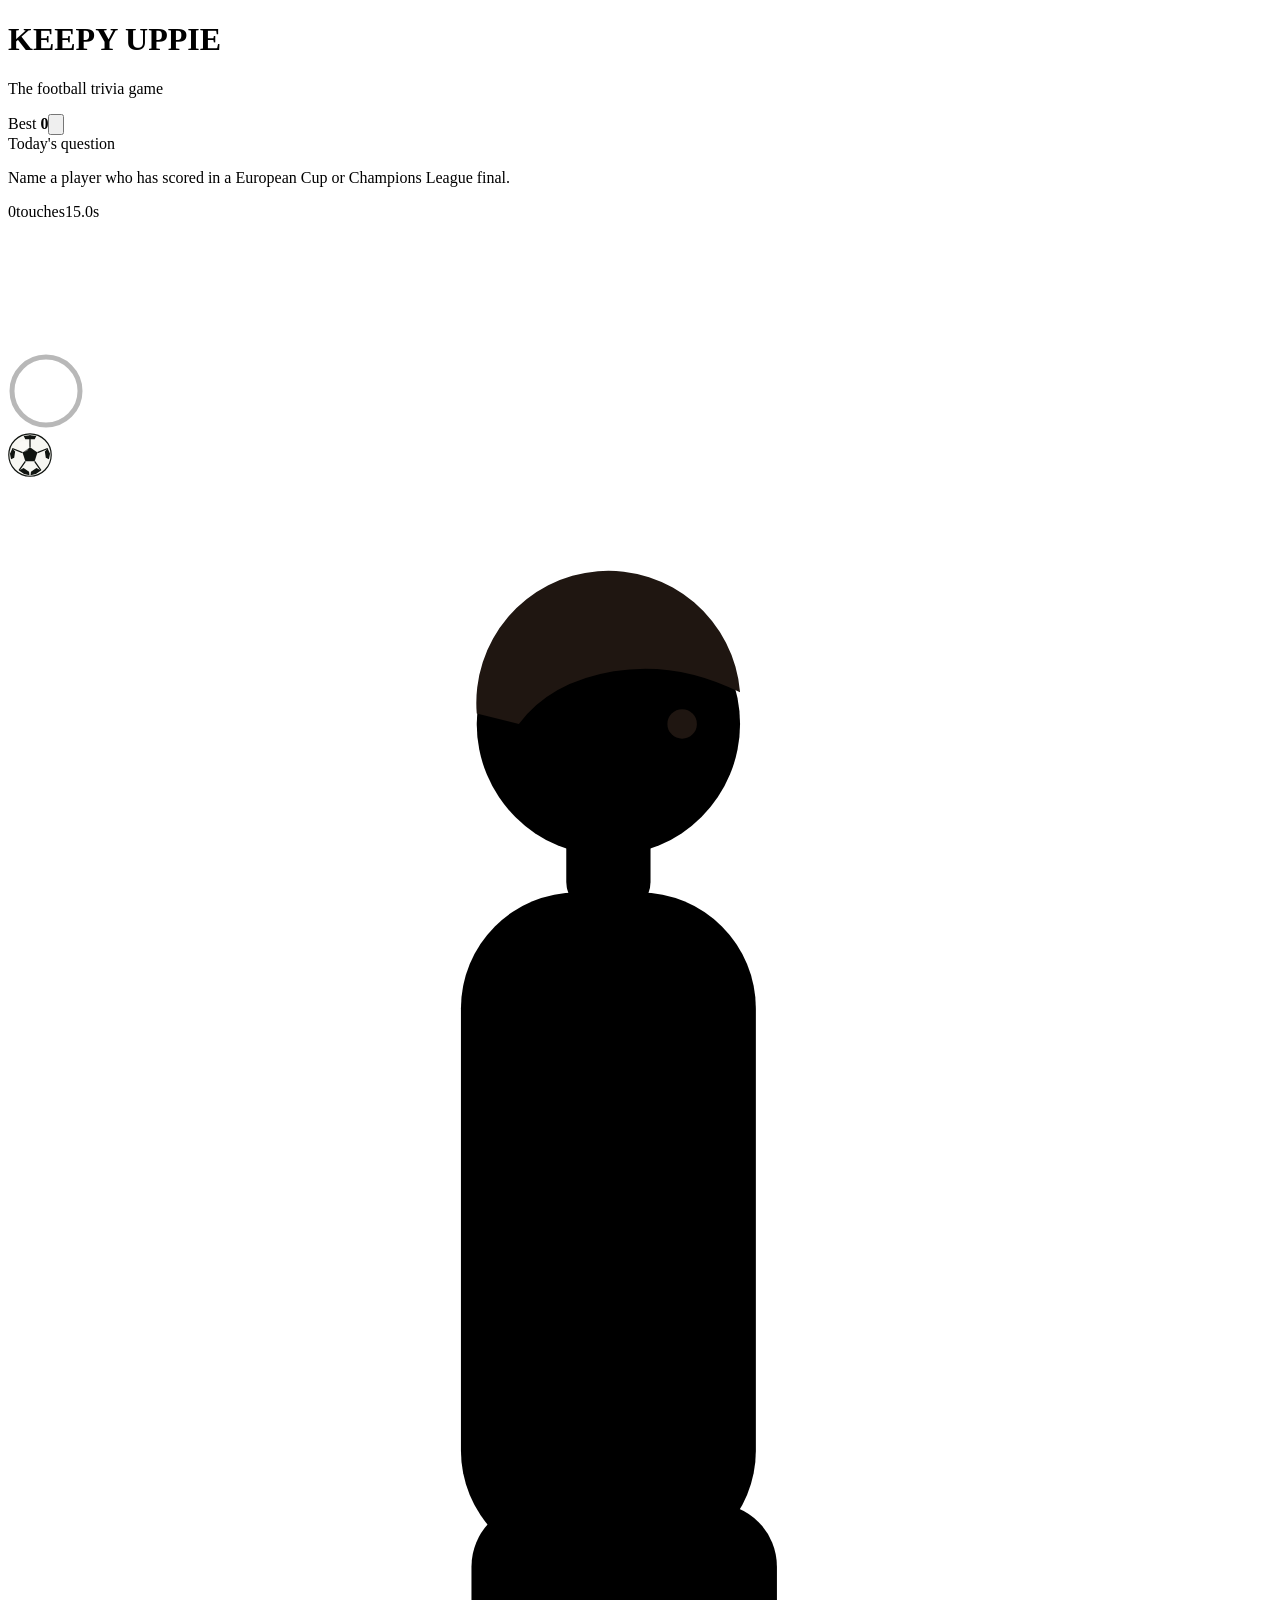
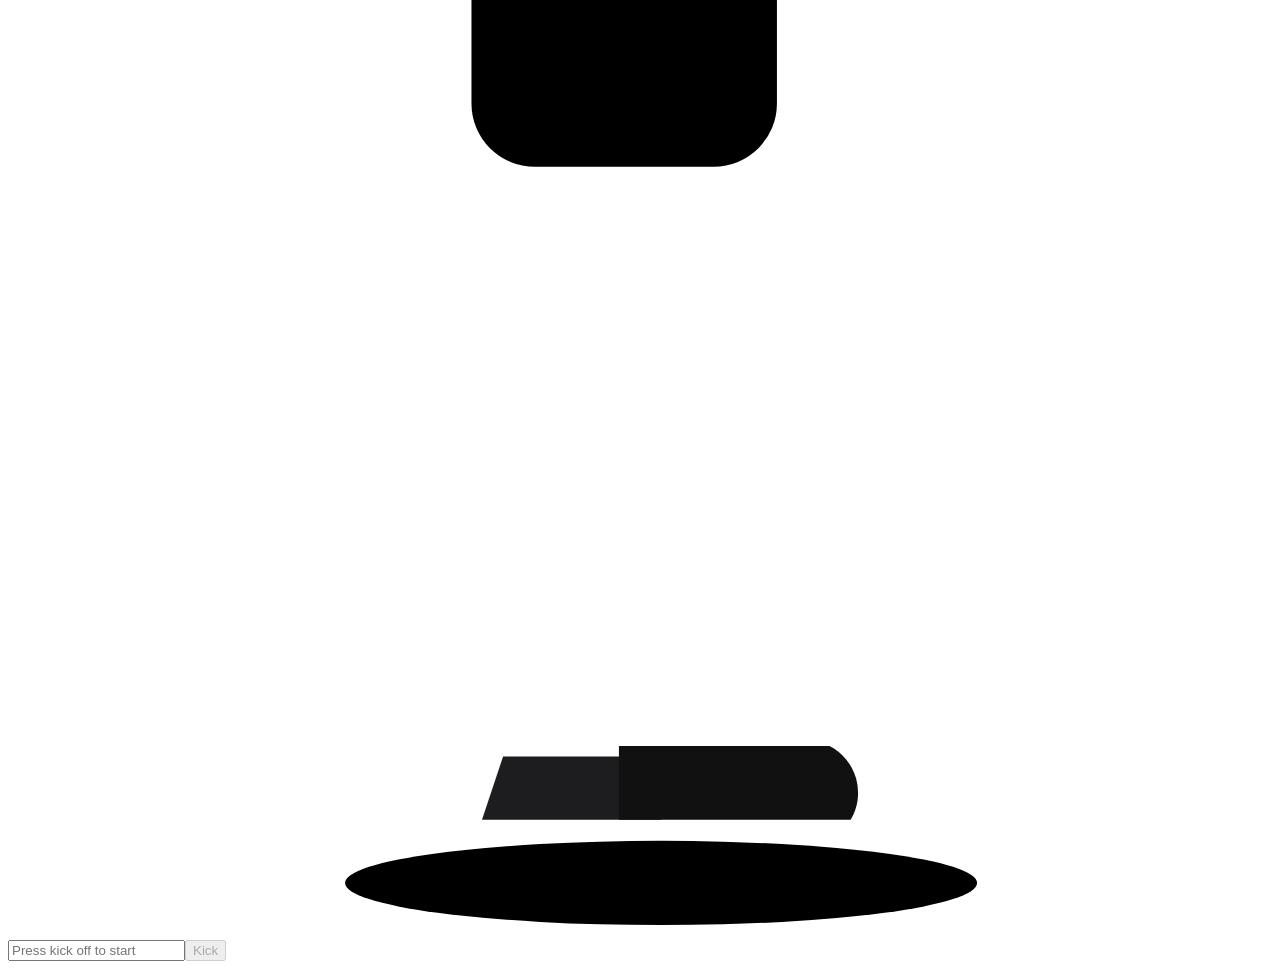
==== index.html @ 4d72c07d "Add files via upload" ====
<!DOCTYPE html><html lang="en-IE" class="DwZUPW_variable Nv0GJa_variable h-full antialiased"><head><meta charSet="utf-8"/><meta name="viewport" content="width=device-width, initial-scale=1, interactive-widget=resizes-content"/><link rel="preload" href="/_next/static/media/066ba92c8fc1c222-s.p.3lj349bs9hfu1.woff2" as="font" crossorigin="" type="font/woff2"/><link rel="preload" href="/_next/static/media/26cfda139e115385-s.p.2oeto2j5aaelm.woff2" as="font" crossorigin="" type="font/woff2"/><link rel="preload" href="/_next/static/media/2da4f60ed3b00b11-s.p.0xxdg0o7uh536.woff2" as="font" crossorigin="" type="font/woff2"/><link rel="preload" href="/_next/static/media/5016fbdfc634340b-s.p.2lpos000q_nzo.woff2" as="font" crossorigin="" type="font/woff2"/><link rel="preload" href="/_next/static/media/8d472e246568d62d-s.p.22ggkaf3lyu8c.woff2" as="font" crossorigin="" type="font/woff2"/><link rel="preload" href="/_next/static/media/b5363c3b0545cfa1-s.p.0s4utfvp8prsy.woff2" as="font" crossorigin="" type="font/woff2"/><link rel="preload" href="/_next/static/media/c52d0a8a47055bb1-s.p.2p4adm_386h58.woff2" as="font" crossorigin="" type="font/woff2"/><link rel="stylesheet" href="/_next/static/chunks/1-4ue0l3blc9r.css" data-precedence="next"/><link rel="stylesheet" href="/_next/static/chunks/1fkeg17909m8y.css" data-precedence="next"/><link rel="preload" as="script" fetchPriority="low" href="/_next/static/chunks/0j1we3cwg31qe.js"/><script src="/_next/static/chunks/1cuyxw6v18rxx.js" async=""></script><script src="/_next/static/chunks/23e6jep2anmtk.js" async=""></script><script src="/_next/static/chunks/turbopack-077hmtqrhcoji.js" async=""></script><script src="/_next/static/chunks/3qfy96eoyh-ek.js" async=""></script><script src="/_next/static/chunks/3ochzi6309q4i.js" async=""></script><meta name="theme-color" content="#0b2c1b"/><title>Keepy Uppie: the football trivia game</title><meta name="description" content="How long can you keep it up? A daily football trivia game: name correct answers before the ball drops. Rarer answers buy more time."/><meta property="og:title" content="Keepy Uppie: the football trivia game"/><meta property="og:description" content="How long can you keep it up?"/><meta property="og:url" content="https://keepyupp.ie"/><meta property="og:site_name" content="Keepy Uppie"/><meta property="og:image" content="https://keepyupp.ie/og.png"/><meta property="og:image:width" content="1200"/><meta property="og:image:height" content="630"/><meta property="og:image:alt" content="Keepy Uppie: the football trivia game"/><meta name="twitter:card" content="summary_large_image"/><meta name="twitter:title" content="Keepy Uppie: the football trivia game"/><meta name="twitter:description" content="How long can you keep it up?"/><meta name="twitter:image" content="https://keepyupp.ie/og.png"/><link rel="icon" href="/icon.svg?icon.07g7443lcfixs.svg" sizes="any" type="image/svg+xml"/><meta name="next-size-adjust" content=""/><script src="/_next/static/chunks/0cz1d0mv5g_q7.js" noModule=""></script></head><body class="kp-stripes min-h-full font-body text-chalk"><div hidden=""><!--$--><!--/$--></div><main class="relative mx-auto flex h-dvh w-full max-w-md flex-col overflow-hidden"><header class="flex items-center justify-between px-4 pt-[max(12px,env(safe-area-inset-top))]"><div><h1 class="font-display text-2xl font-extrabold leading-none tracking-wide text-volt">KEEPY UPPIE</h1><p class="mt-0.5 font-display text-[11px] font-semibold uppercase tracking-[0.2em] text-chalk/55">The football trivia game</p></div><div class="flex items-center gap-2"><span class="rounded-full border border-white/10 bg-black/20 px-3 py-1 text-xs text-chalk/70">Best <b class="ml-0.5 font-display text-sm text-chalk">0</b></span><button class="inline-flex items-center justify-center gap-2 whitespace-nowrap rounded-xl font-display font-bold uppercase tracking-wide transition-[transform,background-color,opacity] active:scale-[0.97] disabled:pointer-events-none disabled:opacity-40 focus-visible:outline-none focus-visible:ring-2 focus-visible:ring-volt focus-visible:ring-offset-2 focus-visible:ring-offset-pitch-900 bg-white/5 text-chalk hover:bg-white/10 border border-white/10 h-10 w-10" aria-label="Mute sound" aria-pressed="false"><svg viewBox="0 0 24 24" class="h-5 w-5" fill="none" stroke="currentColor" stroke-width="2" stroke-linecap="round" stroke-linejoin="round" aria-hidden="true"><path d="M11 5 6 9H2v6h4l5 4V5z" fill="currentColor"></path><path d="M15.5 8.5a5 5 0 0 1 0 7M19 5a10 10 0 0 1 0 14"></path></svg></button></div></header><section class="px-4 pt-3"><div class="rounded-2xl border border-white/10 bg-black/25 px-4 py-3 shadow-lg"><div class="font-display text-xs font-bold uppercase tracking-[0.25em] text-volt/80">Today&#x27;s question</div><p class="mt-0.5 text-[17px] font-semibold leading-snug text-chalk">Name a player who has scored in a European Cup or Champions League final.</p></div></section><div class="kp-stage relative isolate flex-1 overflow-hidden"><div class="pointer-events-none absolute inset-x-0 bottom-0 h-px bg-chalk/15"></div><div class="pointer-events-none absolute left-1/2 top-1/2 h-[min(80vw,340px)] w-[min(80vw,340px)] -translate-x-1/2 -translate-y-[30%] rounded-full border border-chalk/[0.07]"></div><div class="pointer-events-none absolute inset-x-0 top-3 flex flex-col items-center"><span class="kp-pop font-display text-[104px] font-extrabold leading-[0.85] tabular-nums text-chalk drop-shadow-[0_4px_0_rgba(0,0,0,0.25)]">0</span><span class="mt-1 font-display text-sm font-bold uppercase tracking-[0.3em] text-chalk/60">touches</span><span class="kp-seconds mt-2 rounded-full bg-black/25 px-3 py-0.5 font-display text-lg font-bold tabular-nums transition-opacity opacity-0" aria-hidden="true">15.0<!-- -->s</span></div><div class="pointer-events-none absolute bottom-0 left-1/2 rounded-full bg-volt/70 blur-[2px]" style="width:44px;height:44px;opacity:0"></div><div class="pointer-events-none absolute bottom-0 left-1/2 rounded-full bg-volt/70 blur-[2px]" style="width:44px;height:44px;opacity:0"></div><div class="pointer-events-none absolute bottom-0 left-1/2 rounded-full bg-volt/70 blur-[2px]" style="width:44px;height:44px;opacity:0"></div><div class="absolute bottom-0 left-1/2 z-10 will-change-transform" style="width:76px;height:76px"><svg viewBox="0 0 76 76" class="absolute inset-0 -rotate-90 transition-opacity" aria-hidden="true"><circle cx="38" cy="38" r="34" fill="none" stroke="rgba(0,0,0,0.28)" stroke-width="5"></circle><circle cx="38" cy="38" r="34" fill="none" stroke-width="5" stroke-linecap="round" stroke-dasharray="213.62830044410595" stroke-dashoffset="0"></circle></svg><svg viewBox="0 0 56 56" class="absolute drop-shadow-[0_6px_6px_rgba(0,0,0,0.35)]" style="width:44px;height:44px;left:16px;top:16px" aria-hidden="true"><circle cx="28" cy="28" r="27" fill="#f7f7f2" stroke="#101410" stroke-width="1.5"></circle><path d="M28 18 l9.5 6.9 -3.6 11.2 h-11.8 l-3.6 -11.2 z" fill="#101410"></path><path d="M28 18 V3 M37.5 24.9 l13 -5.2 M33.9 36.1 l8 11.6 M22.1 36.1 l-8 11.6 M18.5 24.9 l-13 -5.2" stroke="#101410" stroke-width="1.6"></path><path d="M20 3.8 l8 -0.8 8 0.8 -2 4 h-12z M50.5 19.7 l3 6.8 -1.4 7 -4 -2 -1.2 -8z M42 47.7 l-6.5 4.6 -6.8 1.4 0.5 -4.4 7 -4.6z M14 47.7 l6.5 4.6 6.8 1.4 -0.5 -4.4 -7 -4.6z M5.5 19.7 l-3 6.8 1.4 7 4 -2 1.2 -8z" fill="#101410"></path><circle cx="20" cy="17" r="7" fill="white" opacity="0.35"></circle></svg></div><div class="absolute bottom-0 left-1/2"><svg viewBox="0 0 120 200" class="kp-player block w-auto origin-bottom" aria-hidden="true"><ellipse cx="62" cy="195" rx="30" ry="4" class="fill-black/30"></ellipse><g stroke-linecap="round" fill="none"><line x1="54" y1="120" x2="52" y2="156" stroke="var(--kp-skin-shade)" stroke-width="11"></line><line x1="52" y1="156" x2="52" y2="184" stroke="var(--kp-sock-shade)" stroke-width="9"></line><path d="M45 189 h17 a4 4 0 0 0 0 -6 h-15 z" fill="#1d1d1f"></path></g><g data-part="upper" class="kp-upper" style="transform-box:view-box;transform-origin:58px 120px"><g class="kp-arm-back" style="transform-box:view-box;transform-origin:52px 52px"><line x1="52" y1="52" x2="44" y2="94" stroke="var(--kp-skin-shade)" stroke-width="7" stroke-linecap="round"></line></g><rect x="44" y="102" width="29" height="25" rx="6" fill="var(--kp-shorts)"></rect><rect x="43" y="44" width="28" height="64" rx="11" fill="var(--kp-shirt)"></rect><rect x="57" y="58" width="9" height="11" rx="2" class="fill-pitch-950/80"></rect><g class="kp-head" style="transform-box:view-box;transform-origin:57px 44px"><rect x="53" y="36" width="8" height="10" rx="3" fill="var(--kp-skin)"></rect><circle cx="57" cy="28" r="12.5" fill="var(--kp-skin)"></circle><path d="M44.5 27 a12.5 12.5 0 0 1 25 -2 q-6 -3 -12 -2 q-6 1 -9 5 z" fill="#1f1611"></path><circle cx="64" cy="28" r="1.4" fill="#1f1611"></circle></g><g class="kp-arm-front" style="transform-box:view-box;transform-origin:62px 52px"><line x1="62" y1="52" x2="72" y2="93" stroke="var(--kp-skin)" stroke-width="7" stroke-linecap="round"></line></g></g><g data-part="thigh" style="transform-box:view-box;transform-origin:62px 120px" stroke-linecap="round" fill="none"><line x1="62" y1="120" x2="64" y2="156" stroke="var(--kp-skin)" stroke-width="11"></line><g data-part="shin" style="transform-box:view-box;transform-origin:64px 156px"><line x1="64" y1="156" x2="65" y2="183" stroke="var(--kp-sock)" stroke-width="9"></line><path d="M58 189 h22 a5 5 0 0 0 -2 -7 h-20 z" fill="#111"></path><path d="M60 189 h20" stroke="var(--kp-shirt)" stroke-width="1.4"></path></g></g></svg></div></div><section class="relative z-10 px-4 pb-[max(12px,env(safe-area-inset-bottom))]"><div class="h-6 text-center text-sm font-semibold" aria-live="polite"></div><div class="kp-feed mb-2 flex h-8 items-center gap-1.5 overflow-x-auto" aria-label="Your touches"><span class="text-xs text-chalk/40"></span></div><form class="flex gap-2"><input class="h-14 min-w-0 flex-1 rounded-xl border-2 border-white/15 bg-black/30 px-4 text-[17px] font-medium text-chalk placeholder:text-chalk/35 focus:border-volt focus:outline-none" placeholder="Press kick off to start" autoComplete="off" autoCorrect="off" autoCapitalize="words" spellCheck="false" enterKeyHint="send" aria-label="Your answer" value=""/><button class="inline-flex items-center justify-center gap-2 whitespace-nowrap rounded-xl font-display font-bold uppercase tracking-wide transition-[transform,background-color,opacity] active:scale-[0.97] disabled:pointer-events-none disabled:opacity-40 focus-visible:outline-none focus-visible:ring-2 focus-visible:ring-volt focus-visible:ring-offset-2 focus-visible:ring-offset-pitch-900 bg-volt text-pitch-950 hover:bg-volt/90 shadow-[0_6px_0_0_rgba(0,0,0,0.35)] text-xl h-14 px-5" type="submit" disabled="">Kick</button></form></section></main><!--$--><!--/$--><script id="_R_">(globalThis["TURBOPACK"] || (globalThis["TURBOPACK"] = [])).push({"otherChunks":["static/chunks/0j1we3cwg31qe.js","static/chunks/1cuyxw6v18rxx.js","static/chunks/23e6jep2anmtk.js"],"runtimeModuleIds":[94553]});</script><script src="/_next/static/chunks/0j1we3cwg31qe.js" async=""></script><script>(self.__next_f=self.__next_f||[]).push([0])</script><script>self.__next_f.push([1,"1:\"$Sreact.fragment\"\n2:\"/_next/static/chunks/3qfy96eoyh-ek.js\"\n3:I[39756,[\"$2\"],\"default\"]\n4:I[37457,[\"$2\"],\"default\"]\n6:\"/_next/static/chunks/3ochzi6309q4i.js\"\n7:I[35043,[\"$2\",\"$6\"],\"Game\"]\na:\"ViewportBoundary\"\nb:I[97367,[\"$2\"],\"$a\"]\nd:\"MetadataBoundary\"\ne:I[97367,[\"$2\"],\"$d\"]\nf:\"$Sreact.suspense\"\n11:I[68027,[\"$2\"],\"default\",1]\n:HL[\"/_next/static/chunks/1-4ue0l3blc9r.css\",\"style\"]\n:HL[\"/_next/static/chunks/1fkeg17909m8y.css\",\"style\"]\n:HL[\"/_next/static/media/066ba92c8fc1c222-s.p.3lj349bs9hfu1.woff2\",\"font\",{\"crossOrigin\":\"\",\"type\":\"font/woff2\"}]\n:HL[\"/_next/static/media/26cfda139e115385-s.p.2oeto2j5aaelm.woff2\",\"font\",{\"crossOrigin\":\"\",\"type\":\"font/woff2\"}]\n:HL[\"/_next/static/media/2da4f60ed3b00b11-s.p.0xxdg0o7uh536.woff2\",\"font\",{\"crossOrigin\":\"\",\"type\":\"font/woff2\"}]\n:HL[\"/_next/static/media/5016fbdfc634340b-s.p.2lpos000q_nzo.woff2\",\"font\",{\"crossOrigin\":\"\",\"type\":\"font/woff2\"}]\n:HL[\"/_next/static/media/8d472e246568d62d-s.p.22ggkaf3lyu8c.woff2\",\"font\",{\"crossOrigin\":\"\",\"type\":\"font/woff2\"}]\n:HL[\"/_next/static/media/b5363c3b0545cfa1-s.p.0s4utfvp8prsy.woff2\",\"font\",{\"crossOrigin\":\"\",\"type\":\"font/woff2\"}]\n:HL[\"/_next/static/media/c52d0a8a47055bb1-s.p.2p4adm_386h58.woff2\",\"font\",{\"crossOrigin\":\"\",\"type\":\"font/woff2\"}]\n5:[[\"children\",{\"s\":\"__PAGE__\",\"h\":512,\"d\":{\"r\":[\"$\",\"$1\",\"c\",{\"children\":[[\"$\",\"$L7\",null,{\"prompt\":{\"id\":\"cl-final-scorers\",\"text\":\"Name a player who has scored in a European Cup or Champions League final.\",\"short\":\"European Cup / Champions League final scorers\",\"answers\":[{\"id\":\"alfredo-di-stefano\",\"canonical_name\":\"Alfredo Di Stéfano\",\"aliases\":[\"di stefano\",\"stefano\"],\"rarity_hint\":6,\"metadata\":{\"club\":\"Real Madrid\",\"finals\":[1956,1957,1958,1959,1960]}},{\"id\":\"hector-rial\",\"canonical_name\":\"Héctor Rial\",\"aliases\":[\"rial\"],\"rarity_hint\":0.5,\"metadata\":{\"club\":\"Real Madrid\",\"finals\":[1956,1958]}},{\"id\":\"jean-templin\",\"canonical_name\":\"Jean Templin\",\"aliases\":[\"templin\"],\"rarity_hint\":0.5,\"metadata\":{\"club\":\"Reims\",\"finals\":[1956]}},{\"id\":\"marquitos\",\"canonical_name\":\"Marquitos\",\"aliases\":[\"marcos alonso imaz\"],\"rarity_hint\":0.5,\"metadata\":{\"club\":\"Real Madrid\",\"finals\":[1956]}},{\"id\":\"michel-hidalgo\",\"canonical_name\":\"Michel Hidalgo\",\"aliases\":[\"hidalgo\"],\"rarity_hint\":1,\"metadata\":{\"club\":\"Reims\",\"finals\":[1956]}},{\"id\":\"michel-leblond\",\"canonical_name\":\"Michel Leblond\",\"aliases\":[\"leblond\"],\"rarity_hint\":0.5,\"metadata\":{\"club\":\"Reims\",\"finals\":[1956]}},{\"id\":\"paco-gento\",\"canonical_name\":\"Paco Gento\",\"aliases\":[\"francisco gento\",\"gento\"],\"rarity_hint\":2,\"metadata\":{\"club\":\"Real Madrid\",\"finals\":[1957,1958]}},{\"id\":\"ernesto-grillo\",\"canonical_name\":\"Ernesto Grillo\",\"aliases\":[\"grillo\"],\"rarity_hint\":0.5,\"metadata\":{\"club\":\"Milan\",\"finals\":[1958]}},{\"id\":\"juan-alberto-schiaffino\",\"canonical_name\":\"Juan Alberto Schiaffino\",\"aliases\":[\"schiaffino\"],\"rarity_hint\":1,\"metadata\":{\"club\":\"Milan\",\"finals\":[1958]}},{\"id\":\"enrique-mateos\",\"canonical_name\":\"Enrique Mateos\",\"aliases\":[\"mateos\"],\"rarity_hint\":0.5,\"metadata\":{\"club\":\"Real Madrid\",\"finals\":[1959]}},{\"id\":\"erwin-stein\",\"canonical_name\":\"Erwin Stein\",\"aliases\":[\"stein\"],\"rarity_hint\":0.5,\"metadata\":{\"club\":\"Eintracht Frankfurt\",\"finals\":[1960]}},{\"id\":\"ferenc-puskas\",\"canonical_name\":\"Ferenc Puskás\",\"aliases\":[\"puskas\"],\"rarity_hint\":6,\"metadata\":{\"club\":\"Real Madrid\",\"finals\":[1960,1962]}},{\"id\":\"richard-kress\",\"canonical_name\":\"Richard Kress\",\"aliases\":[\"kress\"],\"rarity_hint\":0.5,\"metadata\":{\"club\":\"Eintracht Frankfurt\",\"finals\":[1960]}},{\"id\":\"jose-aguas\",\"canonical_name\":\"José Águas\",\"aliases\":[\"aguas\"],\"rarity_hint\":0.5,\"metadata\":{\"club\":\"Benfica\",\"finals\":[1961,1962]}},{\"id\":\"mario-coluna\",\"canonical_name\":\"Mário Coluna\",\"aliases\":[\"coluna\"],\"rarity_hint\":0.5,\"metadata\":{\"club\":\"Benfica\",\"finals\":[1961,1962]}},{\"id\":\"sandor-kocsis\",\"canonical_name\":\"Sándor Kocsis\",\"aliases\":[\"kocsis\"],\"rarity_hint\":0.5,\"metadata\":{\"club\":\"Barcelona\",\"finals\":[1961]}},{\"id\":\"zoltan-czibor\",\"canonical_name\":\"Zoltán Czibor\",\"aliases\":[\"czibor\"],\"rarity_hint\":0.5,\"metadata\":{\"club\":\"Barcelona\",\"finals\":[1961]}},{\"id\":\"domiciano-cavem\",\"canonical_name\":\"Domiciano Cavém\",\"aliases\":[\"cavem\"],\"rarity_hint\":0.5,\"metadata\":{\"club\":\"Benfica\",\"finals\":[1962]}},{\"id\":\"eusebio\",\"canonical_name\":\"Eusébio\",\"aliases\":[\"eusebio da silva ferreira\"],\"rarity_hint\":6,\"metadata\":{\"club\":\"Benfica\",\"finals\":[1962,1963]}},{\"id\":\"jose-altafini\",\"canonical_name\":\"José Altafini\",\"aliases\":[\"altafini\"],\"rarity_hint\":1.5,\"metadata\":{\"club\":\"Milan\",\"finals\":[1963]}},{\"id\":\"aurelio-milani\",\"canonical_name\":\"Aurelio Milani\",\"aliases\":[\"milani\"],\"rarity_hint\":0.5,\"metadata\":{\"club\":\"Inter Milan\",\"finals\":[1964]}},{\"id\":\"felo\",\"canonical_name\":\"Felo\",\"aliases\":[],\"rarity_hint\":0.5,\"metadata\":{\"club\":\"Real Madrid\",\"finals\":[1964]}},{\"id\":\"sandro-mazzola\",\"canonical_name\":\"Sandro Mazzola\",\"aliases\":[\"mazzola\"],\"rarity_hint\":1.5,\"metadata\":{\"club\":\"Inter Milan\",\"finals\":[1964,1967]}},{\"id\":\"jair-da-costa\",\"canonical_name\":\"Jair da Costa\",\"aliases\":[\"costa\",\"jair\"],\"rarity_hint\":0.5,\"metadata\":{\"club\":\"Inter Milan\",\"finals\":[1965]}},{\"id\":\"amancio\",\"canonical_name\":\"Amancio\",\"aliases\":[\"amancio amaro\"],\"rarity_hint\":0.5,\"metadata\":{\"club\":\"Real Madrid\",\"finals\":[1966]}},{\"id\":\"fernando-serena\",\"canonical_name\":\"Fernando Serena\",\"aliases\":[\"serena\"],\"rarity_hint\":0.5,\"metadata\":{\"club\":\"Real Madrid\",\"finals\":[1966]}},{\"id\":\"velibor-vasovic\",\"canonical_name\":\"Velibor Vasović\",\"aliases\":[\"vasovic\"],\"rarity_hint\":0.5,\"metadata\":{\"club\":\"Partizan / Ajax\",\"finals\":[1966,1969]}},{\"id\":\"stevie-chalmers\",\"canonical_name\":\"Stevie Chalmers\",\"aliases\":[\"chalmers\"],\"rarity_hint\":1,\"metadata\":{\"club\":\"Celtic\",\"finals\":[1967]}},{\"id\":\"tommy-gemmell\",\"canonical_name\":\"Tommy Gemmell\",\"aliases\":[\"gemmell\"],\"rarity_hint\":2,\"metadata\":{\"club\":\"Celtic\",\"finals\":[1967,1970]}},{\"id\":\"bobby-charlton\",\"canonical_name\":\"Bobby Charlton\",\"aliases\":[\"charlton\"],\"rarity_hint\":7,\"metadata\":{\"club\":\"Manchester United\",\"finals\":[1968]}},{\"id\":\"brian-kidd\",\"canonical_name\":\"Brian Kidd\",\"aliases\":[\"kidd\"],\"rarity_hint\":2,\"metadata\":{\"club\":\"Manchester United\",\"finals\":[1968]}},{\"id\":\"george-best\",\"canonical_name\":\"George Best\",\"aliases\":[\"best\"],\"rarity_hint\":8,\"metadata\":{\"club\":\"Manchester United\",\"finals\":[1968]}},{\"id\":\"jaime-graca\",\"canonical_name\":\"Jaime Graça\",\"aliases\":[\"graca\"],\"rarity_hint\":0.5,\"metadata\":{\"club\":\"Benfica\",\"finals\":[1968]}},{\"id\":\"angelo-sormani\",\"canonical_name\":\"Angelo Sormani\",\"aliases\":[\"sormani\"],\"rarity_hint\":0.5,\"metadata\":{\"club\":\"Milan\",\"finals\":[1969]}},{\"id\":\"pierino-prati\",\"canonical_name\":\"Pierino Prati\",\"aliases\":[\"prati\"],\"rarity_hint\":0.5,\"metadata\":{\"club\":\"Milan\",\"finals\":[1969]}},{\"id\":\"ove-kindvall\",\"canonical_name\":\"Ove Kindvall\",\"aliases\":[\"kindvall\"],\"rarity_hint\":0.5,\"metadata\":{\"club\":\"Feyenoord\",\"finals\":[1970]}},{\"id\":\"rinus-israel\",\"canonical_name\":\"Rinus Israël\",\"aliases\":[\"israel\"],\"rarity_hint\":0.5,\"metadata\":{\"club\":\"Feyenoord\",\"finals\":[1970]}},{\"id\":\"arie-haan\",\"canonical_name\":\"Arie Haan\",\"aliases\":[\"haan\"],\"rarity_hint\":1,\"metadata\":{\"club\":\"Ajax\",\"finals\":[1971]}},{\"id\":\"dick-van-dijk\",\"canonical_name\":\"Dick van Dijk\",\"aliases\":[\"dijk\",\"van dijk\"],\"rarity_hint\":0.5,\"metadata\":{\"club\":\"Ajax\",\"finals\":[1971]}},{\"id\":\"johan-cruyff\",\"canonical_name\":\"Johan Cruyff\",\"aliases\":[\"cruijff\",\"cruyff\",\"johan cruijff\"],\"rarity_hint\":8,\"metadata\":{\"club\":\"Ajax\",\"finals\":[1972]}},{\"id\":\"johnny-rep\",\"canonical_name\":\"Johnny Rep\",\"aliases\":[\"rep\"],\"rarity_hint\":1.2,\"metadata\":{\"club\":\"Ajax\",\"finals\":[1973]}},{\"id\":\"gerd-muller\",\"canonical_name\":\"Gerd Müller\",\"aliases\":[\"gerd mueller\"],\"rarity_hint\":6,\"metadata\":{\"club\":\"Bayern Munich\",\"finals\":[1974,1975]}},{\"id\":\"hans-georg-schwarzenbeck\",\"canonical_name\":\"Hans-Georg Schwarzenbeck\",\"aliases\":[\"katsche schwarzenbeck\",\"schwarzenbeck\"],\"rarity_hint\":0.5,\"metadata\":{\"club\":\"Bayern Munich\",\"finals\":[1974]}},{\"id\":\"luis-aragones\",\"canonical_name\":\"Luis Aragonés\",\"aliases\":[\"aragones\"],\"rarity_hint\":1,\"metadata\":{\"club\":\"Atlético Madrid\",\"finals\":[1974]}},{\"id\":\"uli-hoene\",\"canonical_name\":\"Uli Hoeneß\",\"aliases\":[\"hoene\",\"uli hoeness\",\"ulrich hoeness\"],\"rarity_hint\":0.5,\"metadata\":{\"club\":\"Bayern Munich\",\"finals\":[1974]}},{\"id\":\"franz-roth\",\"canonical_name\":\"Franz Roth\",\"aliases\":[\"roth\"],\"rarity_hint\":0.5,\"metadata\":{\"club\":\"Bayern Munich\",\"finals\":[1975,1976]}},{\"id\":\"allan-simonsen\",\"canonical_name\":\"Allan Simonsen\",\"aliases\":[\"simonsen\"],\"rarity_hint\":1,\"metadata\":{\"club\":\"Borussia Mönchengladbach\",\"finals\":[1977]}},{\"id\":\"phil-neal\",\"canonical_name\":\"Phil Neal\",\"aliases\":[\"neal\"],\"rarity_hint\":2,\"metadata\":{\"club\":\"Liverpool\",\"finals\":[1977,1984]}},{\"id\":\"terry-mcdermott\",\"canonical_name\":\"Terry McDermott\",\"aliases\":[\"mcdermott\"],\"rarity_hint\":2,\"metadata\":{\"club\":\"Liverpool\",\"finals\":[1977]}},{\"id\":\"tommy-smith\",\"canonical_name\":\"Tommy Smith\",\"aliases\":[\"smith\"],\"rarity_hint\":1.5,\"metadata\":{\"club\":\"Liverpool\",\"finals\":[1977]}},{\"id\":\"kenny-dalglish\",\"canonical_name\":\"Kenny Dalglish\",\"aliases\":[\"dalglish\"],\"rarity_hint\":6,\"metadata\":{\"club\":\"Liverpool\",\"finals\":[1978]}},{\"id\":\"trevor-francis\",\"canonical_name\":\"Trevor Francis\",\"aliases\":[\"francis\"],\"rarity_hint\":4,\"metadata\":{\"club\":\"Nottingham Forest\",\"finals\":[1979]}},{\"id\":\"john-robertson\",\"canonical_name\":\"John Robertson\",\"aliases\":[\"robertson\"],\"rarity_hint\":2,\"metadata\":{\"club\":\"Nottingham Forest\",\"finals\":[1980]}},{\"id\":\"alan-kennedy\",\"canonical_name\":\"Alan Kennedy\",\"aliases\":[\"kennedy\"],\"rarity_hint\":3,\"metadata\":{\"club\":\"Liverpool\",\"finals\":[1981]}},{\"id\":\"peter-withe\",\"canonical_name\":\"Peter Withe\",\"aliases\":[\"withe\"],\"rarity_hint\":2,\"metadata\":{\"club\":\"Aston Villa\",\"finals\":[1982]}},{\"id\":\"felix-magath\",\"canonical_name\":\"Felix Magath\",\"aliases\":[\"magath\"],\"rarity_hint\":1.5,\"metadata\":{\"club\":\"Hamburger SV\",\"finals\":[1983]}},{\"id\":\"roberto-pruzzo\",\"canonical_name\":\"Roberto Pruzzo\",\"aliases\":[\"pruzzo\"],\"rarity_hint\":0.5,\"metadata\":{\"club\":\"Roma\",\"finals\":[1984]}},{\"id\":\"michel-platini\",\"canonical_name\":\"Michel Platini\",\"aliases\":[\"platini\"],\"rarity_hint\":5,\"metadata\":{\"club\":\"Juventus\",\"finals\":[1985]}},{\"id\":\"juary\",\"canonical_name\":\"Juary\",\"aliases\":[],\"rarity_hint\":0.5,\"metadata\":{\"club\":\"Porto\",\"finals\":[1987]}},{\"id\":\"ludwig-kogl\",\"canonical_name\":\"Ludwig Kögl\",\"aliases\":[\"kogl\"],\"rarity_hint\":0.5,\"metadata\":{\"club\":\"Bayern Munich\",\"finals\":[1987]}},{\"id\":\"rabah-madjer\",\"canonical_name\":\"Rabah Madjer\",\"aliases\":[\"madjer\"],\"rarity_hint\":1.5,\"metadata\":{\"club\":\"Porto\",\"finals\":[1987]}},{\"id\":\"marco-van-basten\",\"canonical_name\":\"Marco van Basten\",\"aliases\":[\"basten\",\"van basten\"],\"rarity_hint\":6,\"metadata\":{\"club\":\"Milan\",\"finals\":[1989]}},{\"id\":\"ruud-gullit\",\"canonical_name\":\"Ruud Gullit\",\"aliases\":[\"gullit\"],\"rarity_hint\":5,\"metadata\":{\"club\":\"Milan\",\"finals\":[1989]}},{\"id\":\"frank-rijkaard\",\"canonical_name\":\"Frank Rijkaard\",\"aliases\":[\"rijkaard\"],\"rarity_hint\":4,\"metadata\":{\"club\":\"Milan\",\"finals\":[1990]}},{\"id\":\"ronald-koeman\",\"canonical_name\":\"Ronald Koeman\",\"aliases\":[\"koeman\"],\"rarity_hint\":4,\"metadata\":{\"club\":\"Barcelona\",\"finals\":[1992]}},{\"id\":\"basile-boli\",\"canonical_name\":\"Basile Boli\",\"aliases\":[\"boli\"],\"rarity_hint\":1.5,\"metadata\":{\"club\":\"Marseille\",\"nationality\":\"France\",\"finals\":[1993]}},{\"id\":\"daniele-massaro\",\"canonical_name\":\"Daniele Massaro\",\"aliases\":[\"massaro\"],\"rarity_hint\":1.5,\"metadata\":{\"club\":\"Milan\",\"nationality\":\"Italy\",\"finals\":[1994]}},{\"id\":\"dejan-savicevic\",\"canonical_name\":\"Dejan Savićević\",\"aliases\":[\"savicevic\",\"savichevic\"],\"rarity_hint\":1.5,\"metadata\":{\"club\":\"Milan\",\"nationality\":\"FR Yugoslavia\",\"finals\":[1994]}},{\"id\":\"marcel-desailly\",\"canonical_name\":\"Marcel Desailly\",\"aliases\":[\"desailly\"],\"rarity_hint\":2.5,\"metadata\":{\"club\":\"Milan\",\"nationality\":\"France\",\"finals\":[1994]}},{\"id\":\"patrick-kluivert\",\"canonical_name\":\"Patrick Kluivert\",\"aliases\":[\"kluivert\"],\"rarity_hint\":4,\"metadata\":{\"club\":\"Ajax\",\"nationality\":\"Netherlands\",\"finals\":[1995]}},{\"id\":\"fabrizio-ravanelli\",\"canonical_name\":\"Fabrizio Ravanelli\",\"aliases\":[\"ravanelli\"],\"rarity_hint\":1.5,\"metadata\":{\"club\":\"Juventus\",\"nationality\":\"Italy\",\"finals\":[1996]}},{\"id\":\"jari-litmanen\",\"canonical_name\":\"Jari Litmanen\",\"aliases\":[\"litmanen\"],\"rarity_hint\":1.5,\"metadata\":{\"club\":\"Ajax\",\"nationality\":\"Finland\",\"finals\":[1996]}},{\"id\":\"alessandro-del-piero\",\"canonical_name\":\"Alessandro Del Piero\",\"aliases\":[\"alex del piero\",\"del piero\",\"delpiero\",\"piero\"],\"rarity_hint\":6,\"metadata\":{\"club\":\"Juventus\",\"nationality\":\"Italy\",\"finals\":[1997]}},{\"id\":\"karl-heinz-riedle\",\"canonical_name\":\"Karl-Heinz Riedle\",\"aliases\":[\"kalle riedle\",\"karlheinz riedle\",\"riedle\"],\"rarity_hint\":1.2,\"metadata\":{\"club\":\"Borussia Dortmund\",\"nationality\":\"Germany\",\"finals\":[1997]}},{\"id\":\"lars-ricken\",\"canonical_name\":\"Lars Ricken\",\"aliases\":[\"ricken\"],\"rarity_hint\":1,\"metadata\":{\"club\":\"Borussia Dortmund\",\"nationality\":\"Germany\",\"finals\":[1997]}},{\"id\":\"predrag-mijatovic\",\"canonical_name\":\"Predrag Mijatović\",\"aliases\":[\"mijatovic\"],\"rarity_hint\":1.5,\"metadata\":{\"club\":\"Real Madrid\",\"nationality\":\"FR Yugoslavia\",\"finals\":[1998]}},{\"id\":\"mario-basler\",\"canonical_name\":\"Mario Basler\",\"aliases\":[\"basler\"],\"rarity_hint\":1.5,\"metadata\":{\"club\":\"Bayern Munich\",\"nationality\":\"Germany\",\"finals\":[1999]}},{\"id\":\"ole-gunnar-solskjaer\",\"canonical_name\":\"Ole Gunnar Solskjær\",\"aliases\":[\"ole gunnar solskjar\",\"ole solskjaer\",\"solskjaer\",\"solskjar\",\"solskjer\",\"solskjr\"],\"rarity_hint\":20,\"metadata\":{\"club\":\"Manchester United\",\"nationality\":\"Norway\",\"finals\":[1999]}},{\"id\":\"teddy-sheringham\",\"canonical_name\":\"Teddy Sheringham\",\"aliases\":[\"edward sheringham\",\"sheringham\"],\"rarity_hint\":15,\"metadata\":{\"club\":\"Manchester United\",\"nationality\":\"England\",\"finals\":[1999]}},{\"id\":\"fernando-morientes\",\"canonical_name\":\"Fernando Morientes\",\"aliases\":[\"morientes\"],\"rarity_hint\":2.5,\"metadata\":{\"club\":\"Real Madrid\",\"nationality\":\"Spain\",\"finals\":[2000]}},{\"id\":\"raul\",\"canonical_name\":\"Raúl\",\"aliases\":[\"raul gonzalez\",\"raul gonzalez blanco\"],\"rarity_hint\":12,\"metadata\":{\"club\":\"Real Madrid\",\"nationality\":\"Spain\",\"finals\":[2000,2002]}},{\"id\":\"steve-mcmanaman\",\"canonical_name\":\"Steve McManaman\",\"aliases\":[\"macca\",\"mcmanaman\",\"steve macmanaman\"],\"rarity_hint\":3,\"metadata\":{\"club\":\"Real Madrid\",\"nationality\":\"England\",\"finals\":[2000]}},{\"id\":\"gaizka-mendieta\",\"canonical_name\":\"Gaizka Mendieta\",\"aliases\":[\"mendieta\"],\"rarity_hint\":1,\"metadata\":{\"club\":\"Valencia\",\"nationality\":\"Spain\",\"finals\":[2001]}},{\"id\":\"stefan-effenberg\",\"canonical_name\":\"Stefan Effenberg\",\"aliases\":[\"effenberg\"],\"rarity_hint\":1,\"metadata\":{\"club\":\"Bayern Munich\",\"nationality\":\"Germany\",\"finals\":[2001]}},{\"id\":\"lucio\",\"canonical_name\":\"Lúcio\",\"aliases\":[\"lucimar ferreira da silva\"],\"rarity_hint\":1,\"metadata\":{\"club\":\"Bayer Leverkusen\",\"nationality\":\"Brazil\",\"finals\":[2002]}},{\"id\":\"zinedine-zidane\",\"canonical_name\":\"Zinedine Zidane\",\"aliases\":[\"zidane\",\"zinadine zidane\",\"zizou\"],\"rarity_hint\":25,\"metadata\":{\"club\":\"Real Madrid\",\"nationality\":\"France\",\"finals\":[2002]}},{\"id\":\"carlos-alberto\",\"canonical_name\":\"Carlos Alberto\",\"aliases\":[\"alberto\",\"carlos alberto gomes de jesus\"],\"rarity_hint\":0,\"metadata\":{\"club\":\"Porto\",\"nationality\":\"Brazil\",\"finals\":[2004]}},{\"id\":\"deco\",\"canonical_name\":\"Deco\",\"aliases\":[\"anderson luis de souza\"],\"rarity_hint\":1.5,\"metadata\":{\"club\":\"Porto\",\"nationality\":\"Portugal\",\"finals\":[2004]}},{\"id\":\"dmitri-alenichev\",\"canonical_name\":\"Dmitri Alenichev\",\"aliases\":[\"alenichev\",\"dmitriy alenichev\",\"dmitry alenichev\"],\"rarity_hint\":0,\"metadata\":{\"club\":\"Porto\",\"nationality\":\"Russia\",\"finals\":[2004]}},{\"id\":\"hernan-crespo\",\"canonical_name\":\"Hernán Crespo\",\"aliases\":[\"crespo\"],\"rarity_hint\":6,\"metadata\":{\"club\":\"Milan\",\"nationality\":\"Argentina\",\"finals\":[2005]}},{\"id\":\"paolo-maldini\",\"canonical_name\":\"Paolo Maldini\",\"aliases\":[\"maldini\"],\"rarity_hint\":8,\"metadata\":{\"club\":\"Milan\",\"nationality\":\"Italy\",\"finals\":[2005]}},{\"id\":\"steven-gerrard\",\"canonical_name\":\"Steven Gerrard\",\"aliases\":[\"gerrard\",\"steve gerrard\",\"stevie g\",\"stevie gerrard\"],\"rarity_hint\":35,\"metadata\":{\"club\":\"Liverpool\",\"nationality\":\"England\",\"finals\":[2005]}},{\"id\":\"vladimir-smicer\",\"canonical_name\":\"Vladimír Šmicer\",\"aliases\":[\"smicer\",\"vladi smicer\"],\"rarity_hint\":4,\"metadata\":{\"club\":\"Liverpool\",\"nationality\":\"Czech Republic\",\"finals\":[2005]}},{\"id\":\"xabi-alonso\",\"canonical_name\":\"Xabi Alonso\",\"aliases\":[\"alonso\",\"xabi\",\"xabier alonso\"],\"rarity_hint\":8,\"metadata\":{\"club\":\"Liverpool\",\"nationality\":\"Spain\",\"finals\":[2005]}},{\"id\":\"juliano-belletti\",\"canonical_name\":\"Juliano Belletti\",\"aliases\":[\"beletti\",\"belletti\"],\"rarity_hint\":1,\"metadata\":{\"club\":\"Barcelona\",\"nationality\":\"Brazil\",\"finals\":[2006]}},{\"id\":\"samuel-etoo\",\"canonical_name\":\"Samuel Eto'o\",\"aliases\":[\"eto'o\",\"etoo\"],\"rarity_hint\":15,\"metadata\":{\"club\":\"Barcelona\",\"nationality\":\"Cameroon\",\"finals\":[2006,2009]}},{\"id\":\"sol-campbell\",\"canonical_name\":\"Sol Campbell\",\"aliases\":[\"campbell\",\"sulzeer campbell\"],\"rarity_hint\":3,\"metadata\":{\"club\":\"Arsenal\",\"nationality\":\"England\",\"finals\":[2006]}},{\"id\":\"dirk-kuyt\",\"canonical_name\":\"Dirk Kuyt\",\"aliases\":[\"kuyt\"],\"rarity_hint\":5,\"metadata\":{\"club\":\"Liverpool\",\"nationality\":\"Netherlands\",\"finals\":[2007]}},{\"id\":\"filippo-inzaghi\",\"canonical_name\":\"Filippo Inzaghi\",\"aliases\":[\"inzaghi\",\"pippo inzaghi\",\"super pippo\"],\"rarity_hint\":10,\"metadata\":{\"club\":\"Milan\",\"nationality\":\"Italy\",\"finals\":[2007]}},{\"id\":\"cristiano-ronaldo\",\"canonical_name\":\"Cristiano Ronaldo\",\"aliases\":[\"c ronaldo\",\"cr7\",\"cristiano\",\"ronaldo\"],\"rarity_hint\":60,\"metadata\":{\"club\":\"Manchester United / Real Madrid\",\"nationality\":\"Portugal\",\"finals\":[2008,2014,2017]}},{\"id\":\"frank-lampard\",\"canonical_name\":\"Frank Lampard\",\"aliases\":[\"lampard\",\"lamps\"],\"rarity_hint\":15,\"metadata\":{\"club\":\"Chelsea\",\"nationality\":\"England\",\"finals\":[2008]}},{\"id\":\"lionel-messi\",\"canonical_name\":\"Lionel Messi\",\"aliases\":[\"leo messi\",\"messi\"],\"rarity_hint\":55,\"metadata\":{\"club\":\"Barcelona\",\"nationality\":\"Argentina\",\"finals\":[2009,2011]}},{\"id\":\"diego-milito\",\"canonical_name\":\"Diego Milito\",\"aliases\":[\"milito\"],\"rarity_hint\":3,\"metadata\":{\"club\":\"Inter Milan\",\"nationality\":\"Argentina\",\"finals\":[2010]}},{\"id\":\"david-villa\",\"canonical_name\":\"David Villa\",\"aliases\":[\"villa\"],\"rarity_hint\":6,\"metadata\":{\"club\":\"Barcelona\",\"nationality\":\"Spain\",\"finals\":[2011]}},{\"id\":\"pedro\",\"canonical_name\":\"Pedro\",\"aliases\":[\"pedrito\",\"pedro rodriguez\"],\"rarity_hint\":5,\"metadata\":{\"club\":\"Barcelona\",\"nationality\":\"Spain\",\"finals\":[2011]}},{\"id\":\"wayne-rooney\",\"canonical_name\":\"Wayne Rooney\",\"aliases\":[\"rooney\"],\"rarity_hint\":12,\"metadata\":{\"club\":\"Manchester United\",\"nationality\":\"England\",\"finals\":[2011]}},{\"id\":\"didier-drogba\",\"canonical_name\":\"Didier Drogba\",\"aliases\":[\"drogba\"],\"rarity_hint\":30,\"metadata\":{\"club\":\"Chelsea\",\"nationality\":\"Ivory Coast\",\"finals\":[2012]}},{\"id\":\"thomas-muller\",\"canonical_name\":\"Thomas Müller\",\"aliases\":[\"thomas mueller\"],\"rarity_hint\":12,\"metadata\":{\"club\":\"Bayern Munich\",\"nationality\":\"Germany\",\"finals\":[2012]}},{\"id\":\"arjen-robben\",\"canonical_name\":\"Arjen Robben\",\"aliases\":[\"robben\"],\"rarity_hint\":12,\"metadata\":{\"club\":\"Bayern Munich\",\"nationality\":\"Netherlands\",\"finals\":[2013]}},{\"id\":\"mario-mandzukic\",\"canonical_name\":\"Mario Mandžukić\",\"aliases\":[\"mandzukic\",\"mandzukich\"],\"rarity_hint\":5,\"metadata\":{\"club\":\"Bayern Munich / Juventus\",\"nationality\":\"Croatia\",\"finals\":[2013,2017]}},{\"id\":\"ilkay-gundogan\",\"canonical_name\":\"İlkay Gündoğan\",\"aliases\":[\"guendogan\",\"gundogan\"],\"rarity_hint\":4,\"metadata\":{\"club\":\"Borussia Dortmund\",\"nationality\":\"Germany\",\"finals\":[2013]}},{\"id\":\"diego-godin\",\"canonical_name\":\"Diego Godín\",\"aliases\":[\"godin\"],\"rarity_hint\":3,\"metadata\":{\"club\":\"Atlético Madrid\",\"nationality\":\"Uruguay\",\"finals\":[2014]}},{\"id\":\"gareth-bale\",\"canonical_name\":\"Gareth Bale\",\"aliases\":[\"bale\"],\"rarity_hint\":30,\"metadata\":{\"club\":\"Real Madrid\",\"nationality\":\"Wales\",\"finals\":[2014,2018]}},{\"id\":\"marcelo\",\"canonical_name\":\"Marcelo\",\"aliases\":[\"marcelo vieira\"],\"rarity_hint\":5,\"metadata\":{\"club\":\"Real Madrid\",\"nationality\":\"Brazil\",\"finals\":[2014]}},{\"id\":\"sergio-ramos\",\"canonical_name\":\"Sergio Ramos\",\"aliases\":[\"ramos\"],\"rarity_hint\":30,\"metadata\":{\"club\":\"Real Madrid\",\"nationality\":\"Spain\",\"finals\":[2014,2016]}},{\"id\":\"ivan-rakitic\",\"canonical_name\":\"Ivan Rakitić\",\"aliases\":[\"rakitic\"],\"rarity_hint\":3,\"metadata\":{\"club\":\"Barcelona\",\"nationality\":\"Croatia\",\"finals\":[2015]}},{\"id\":\"luis-suarez\",\"canonical_name\":\"Luis Suárez\",\"aliases\":[\"suarez\"],\"rarity_hint\":12,\"metadata\":{\"club\":\"Barcelona\",\"nationality\":\"Uruguay\",\"finals\":[2015]}},{\"id\":\"neymar\",\"canonical_name\":\"Neymar\",\"aliases\":[\"neymar jr\",\"neymar junior\"],\"rarity_hint\":12,\"metadata\":{\"club\":\"Barcelona\",\"nationality\":\"Brazil\",\"finals\":[2015]}},{\"id\":\"alvaro-morata\",\"canonical_name\":\"Álvaro Morata\",\"aliases\":[\"morata\"],\"rarity_hint\":3,\"metadata\":{\"club\":\"Juventus\",\"nationality\":\"Spain\",\"finals\":[2015]}},{\"id\":\"yannick-carrasco\",\"canonical_name\":\"Yannick Carrasco\",\"aliases\":[\"carrasco\",\"yannick ferreira carrasco\"],\"rarity_hint\":2.5,\"metadata\":{\"club\":\"Atlético Madrid\",\"nationality\":\"Belgium\",\"finals\":[2016]}},{\"id\":\"casemiro\",\"canonical_name\":\"Casemiro\",\"aliases\":[\"carlos casemiro\"],\"rarity_hint\":4,\"metadata\":{\"club\":\"Real Madrid\",\"nationality\":\"Brazil\",\"finals\":[2017]}},{\"id\":\"marco-asensio\",\"canonical_name\":\"Marco Asensio\",\"aliases\":[\"asensio\"],\"rarity_hint\":3,\"metadata\":{\"club\":\"Real Madrid\",\"nationality\":\"Spain\",\"finals\":[2017]}},{\"id\":\"karim-benzema\",\"canonical_name\":\"Karim Benzema\",\"aliases\":[\"benzema\"],\"rarity_hint\":20,\"metadata\":{\"club\":\"Real Madrid\",\"nationality\":\"France\",\"finals\":[2018]}},{\"id\":\"sadio-mane\",\"canonical_name\":\"Sadio Mané\",\"aliases\":[\"mane\"],\"rarity_hint\":10,\"metadata\":{\"club\":\"Liverpool\",\"nationality\":\"Senegal\",\"finals\":[2018]}},{\"id\":\"divock-origi\",\"canonical_name\":\"Divock Origi\",\"aliases\":[\"origi\"],\"rarity_hint\":8,\"metadata\":{\"club\":\"Liverpool\",\"nationality\":\"Belgium\",\"finals\":[2019]}},{\"id\":\"mohamed-salah\",\"canonical_name\":\"Mohamed Salah\",\"aliases\":[\"mo salah\",\"mohamed salah ghaly\",\"mohammed salah\",\"salah\"],\"rarity_hint\":25,\"metadata\":{\"club\":\"Liverpool\",\"nationality\":\"Egypt\",\"finals\":[2019]}},{\"id\":\"kingsley-coman\",\"canonical_name\":\"Kingsley Coman\",\"aliases\":[\"coman\"],\"rarity_hint\":4,\"metadata\":{\"club\":\"Bayern Munich\",\"nationality\":\"France\",\"finals\":[2020]}},{\"id\":\"kai-havertz\",\"canonical_name\":\"Kai Havertz\",\"aliases\":[\"havertz\"],\"rarity_hint\":10,\"metadata\":{\"club\":\"Chelsea / Arsenal\",\"nationality\":\"Germany\",\"finals\":[2021,2026]}},{\"id\":\"vinicius-junior\",\"canonical_name\":\"Vinícius Júnior\",\"aliases\":[\"junior\",\"vini\",\"vini jr\",\"vinicius\",\"vinicius jr\"],\"rarity_hint\":20,\"metadata\":{\"club\":\"Real Madrid\",\"nationality\":\"Brazil\",\"finals\":[2022,2024]}},{\"id\":\"rodri\",\"canonical_name\":\"Rodri\",\"aliases\":[\"rodrigo hernandez\",\"rodrigo hernandez cascante\"],\"rarity_hint\":10,\"metadata\":{\"club\":\"Manchester City\",\"nationality\":\"Spain\",\"finals\":[2023]}},{\"id\":\"dani-carvajal\",\"canonical_name\":\"Dani Carvajal\",\"aliases\":[\"carvajal\",\"daniel carvajal\"],\"rarity_hint\":4,\"metadata\":{\"club\":\"Real Madrid\",\"nationality\":\"Spain\",\"finals\":[2024]}},{\"id\":\"achraf-hakimi\",\"canonical_name\":\"Achraf Hakimi\",\"aliases\":[\"hakimi\"],\"rarity_hint\":4,\"metadata\":{\"club\":\"Paris Saint-Germain\",\"nationality\":\"Morocco\",\"finals\":[2025]}},{\"id\":\"desire-doue\",\"canonical_name\":\"Désiré Doué\",\"aliases\":[\"doue\"],\"rarity_hint\":5,\"metadata\":{\"club\":\"Paris Saint-Germain\",\"nationality\":\"France\",\"finals\":[2025]}},{\"id\":\"khvicha-kvaratskhelia\",\"canonical_name\":\"Khvicha Kvaratskhelia\",\"aliases\":[\"kvara\",\"kvaradona\",\"kvaratskhelia\"],\"rarity_hint\":4,\"metadata\":{\"club\":\"Paris Saint-Germain\",\"nationality\":\"Georgia\",\"finals\":[2025]}},{\"id\":\"senny-mayulu\",\"canonical_name\":\"Senny Mayulu\",\"aliases\":[\"mayulu\"],\"rarity_hint\":0,\"metadata\":{\"club\":\"Paris Saint-Germain\",\"nationality\":\"France\",\"finals\":[2025]}},{\"id\":\"ousmane-dembele\",\"canonical_name\":\"Ousmane Dembélé\",\"aliases\":[\"dembele\"],\"rarity_hint\":12,\"metadata\":{\"club\":\"Paris Saint-Germain\",\"finals\":[2026]}}],\"ambiguous\":[\"mueller\",\"muller\"]},\"fonts\":{\"display\":\"'Barlow Condensed', 'Barlow Condensed Fallback'\",\"body\":\"'Barlow', 'Barlow Fallback'\"}}],[\"$L8\"],\"$L9\"]}],\"p\":false,\"v\":null}}]]\n0:{\"P\":null,\"c\":[\"\",\"\"],\"q\":\"\",\"i\":false,\"t\":{\"t\":{\"s\":\"\",\"h\":528,\"d\":{\"r\":[\"$\",\"$1\",\"c\",{\"children\":[[[\"$\",\"link\",\"0\",{\"rel\":\"stylesheet\",\"href\":\"/_next/static/chunks/1-4ue0l3blc9r.css\",\"precedence\":\"next\",\"crossOrigin\":\"$undefined\",\"nonce\":\"$undefined\"}],[\"$\",\"link\",\"1\",{\"rel\":\"stylesheet\",\"href\":\"/_next/static/chunks/1fkeg17909m8y.css\",\"precedence\":\"next\",\"crossOrigin\":\"$undefined\",\"nonce\":\"$undefined\"}],[\"$\",\"script\",\"script-0\",{\"src\":\"/_next/static/chunks/3qfy96eoyh-ek.js\",\"async\":true,\"nonce\":\"$undefined\"}]],[\"$\",\"html\",null,{\"lang\":\"en-IE\",\"className\":\"DwZUPW_variable Nv0GJa_variable h-full antialiased\",\"children\":[\"$\",\"body\",null,{\"className\":\"kp-stripes min-h-full font-body text-chalk\",\"children\":[\"$\",\"$L3\",null,{\"parallelRouterKey\":\"children\",\"error\":\"$undefined\",\"errorStyles\":\"$undefined\",\"errorScripts\":\"$undefined\",\"template\":[\"$\",\"$L4\",null,{}],\"templateStyles\":\"$undefined\",\"templateScripts\":\"$undefined\",\"notFound\":[[[\"$\",\"title\",null,{\"children\":\"404: This page could not be found.\"}],[\"$\",\"div\",null,{\"style\":{\"fontFamily\":\"system-ui,\\\"Segoe UI\\\",Roboto,Helvetica,Arial,sans-serif,\\\"Apple Color Emoji\\\",\\\"Segoe UI Emoji\\\"\",\"height\":\"100vh\",\"textAlign\":\"center\",\"display\":\"flex\",\"flexDirection\":\"column\",\"alignItems\":\"center\",\"justifyContent\":\"center\"},\"children\":[\"$\",\"div\",null,{\"children\":[[\"$\",\"style\",null,{\"dangerouslySetInnerHTML\":{\"__html\":\"body{color:#000;background:#fff;margin:0}.next-error-h1{border-right:1px solid rgba(0,0,0,.3)}@media (prefers-color-scheme:dark){body{color:#fff;background:#000}.next-error-h1{border-right:1px solid rgba(255,255,255,.3)}}\"}}],[\"$\",\"h1\",null,{\"className\":\"next-error-h1\",\"style\":{\"display\":\"inline-block\",\"margin\":\"0 20px 0 0\",\"padding\":\"0 23px 0 0\",\"fontSize\":24,\"fontWeight\":500,\"verticalAlign\":\"top\",\"lineHeight\":\"49px\"},\"children\":404}],[\"$\",\"div\",null,{\"style\":{\"display\":\"inline-block\"},\"children\":[\"$\",\"h2\",null,{\"style\":{\"fontSize\":14,\"fontWeight\":400,\"lineHeight\":\"49px\",\"margin\":0},\"children\":\"This page could not be found.\"}]}]]}]}]],[]],\"forbidden\":\"$undefined\",\"unauthorized\":\"$undefined\"}]}]}]]}],\"p\":false,\"v\":null},\"c\":\"$Q5\"},\"h\":{\"r\":[\"$\",\"$1\",\"h\",{\"children\":[null,[\"$\",\"$Lb\",null,{\"children\":\"$Lc\"}],[\"$\",\"$Le\",null,{\"children\":[[\"$\",\"div\",null,{\"hidden\":true,\"children\":[\"$\",\"$f\",null,{\"name\":\"Next.Metadata\",\"children\":\"$L10\"}]}],null]}],[\"$\",\"meta\",null,{\"name\":\"next-size-adjust\",\"content\":\"\"}]]}],\"p\":false,\"v\":null}},\"m\":\"$undefined\",\"G\":[\"$11\",[[\"$\",\"link\",\"0\",{\"rel\":\"stylesheet\",\"href\":\"/_next/static/chunks/1-4ue0l3blc9r.css\",\"precedence\":\"next\",\"crossOrigin\":\"$undefined\",\"nonce\":\"$undefined\"}],[\"$\",\"link\",\"1\",{\"rel\":\"stylesheet\",\"href\":\"/_next/static/chunks/1fkeg17909m8y.css\",\"precedence\":\"next\",\"crossOrigin\":\"$undefined\",\"nonce\":\"$undefined\"}]]],\"S\":true,\"r\":\"$undefined\",\"s\":\"$undefined\",\"a\":\"$undefined\",\"l\":\"$undefined\",\"p\":\"$undefined\",\"d\":\"$undefined\",\"b\":\"OBMIUvaWhfE79p0eaLVuu\"}\n12:I[97367,[\"$2\"],\"OutletBoundary\"]\n8:[\"$\",\"script\",\"script-0\",{\"src\":\"/_next/static/chunks/3ochzi6309q4i.js\",\"async\":true,\"nonce\":\"$undefined\"}]\n9:[\"$\",\"$L12\",null,{\"children\":[\"$\",\"$f\",null,{\"name\":\"Next.MetadataOutlet\",\"children\":\"$@13\"}]}]\nc:[[\"$\",\"meta\",\"0\",{\"charSet\":\"utf-8\"}],[\"$\",\"meta\",\"1\",{\"name\":\"viewport\",\"content\":\"width=device-width, initial-scale=1, interactive-widget=resizes-content\"}],[\"$\",\"meta\",\"2\",{\"name\":\"theme-color\",\"content\":\"#0b2c1b\"}]]\n14:I[27201,[\"$2\"],\"IconMark\"]\n10:[[\"$\",\"title\",\"0\",{\"children\":\"Keepy Uppie: the football trivia game\"}],[\"$\",\"meta\",\"1\",{\"name\":\"description\",\"content\":\"How long can you keep it up? A daily football trivia game: name correct answers before the ball drops. Rarer answers buy more time.\"}],[\"$\",\"meta\",\"2\",{\"property\":\"og:title\",\"content\":\"Keepy Uppie: the football trivia game\"}],[\"$\",\"meta\",\"3\",{\"property\":\"og:description\",\"content\":\"How long can you keep it up?\"}],[\"$\",\"meta\",\"4\",{\"property\":\"og:url\",\"content\":\"https://keepyupp.ie\"}],[\"$\",\"meta\",\"5\",{\"property\":\"og:site_name\",\"content\":\"Keepy Uppie\"}],[\"$\",\"meta\",\"6\",{\"property\":\"og:image\",\"content\":\"https://keepyupp.ie/og.png\"}],[\"$\",\"meta\",\"7\",{\"property\":\"og:image:width\",\"content\":\"1200\"}],[\"$\",\"meta\",\"8\",{\"property\":\"og:image:height\",\"content\":\"630\"}],[\"$\",\"meta\",\"9\",{\"property\":\"og:image:alt\",\"content\":\"Keepy Uppie: the football trivia game\"}],[\"$\",\"meta\",\"10\",{\"name\":\"twitter:card\",\"content\":\"summary_large_image\"}],[\"$\",\"meta\",\"11\",{\"name\":\"twitter:title\",\"content\":\"Keepy Uppie: the football trivia game\"}],[\"$\",\"meta\",\"12\",{\"name\":\"twitter:description\",\"content\":\"How long can you keep it up?\"}],[\"$\",\"meta\",\"13\",{\"name\":\"twitter:image\",\"content\":\"https://keepyupp.ie/og.png\"}],[\"$\",\"link\",\"14\",{\"rel\":\"icon\",\"href\":\"/icon.svg?icon.07g7443lcfixs.svg\",\"sizes\":\"any\",\"type\":\"image/svg+xml\"}],[\"$\",\"$L14\",\"15\",{}]]\n13:null\n"])</script></body></html>
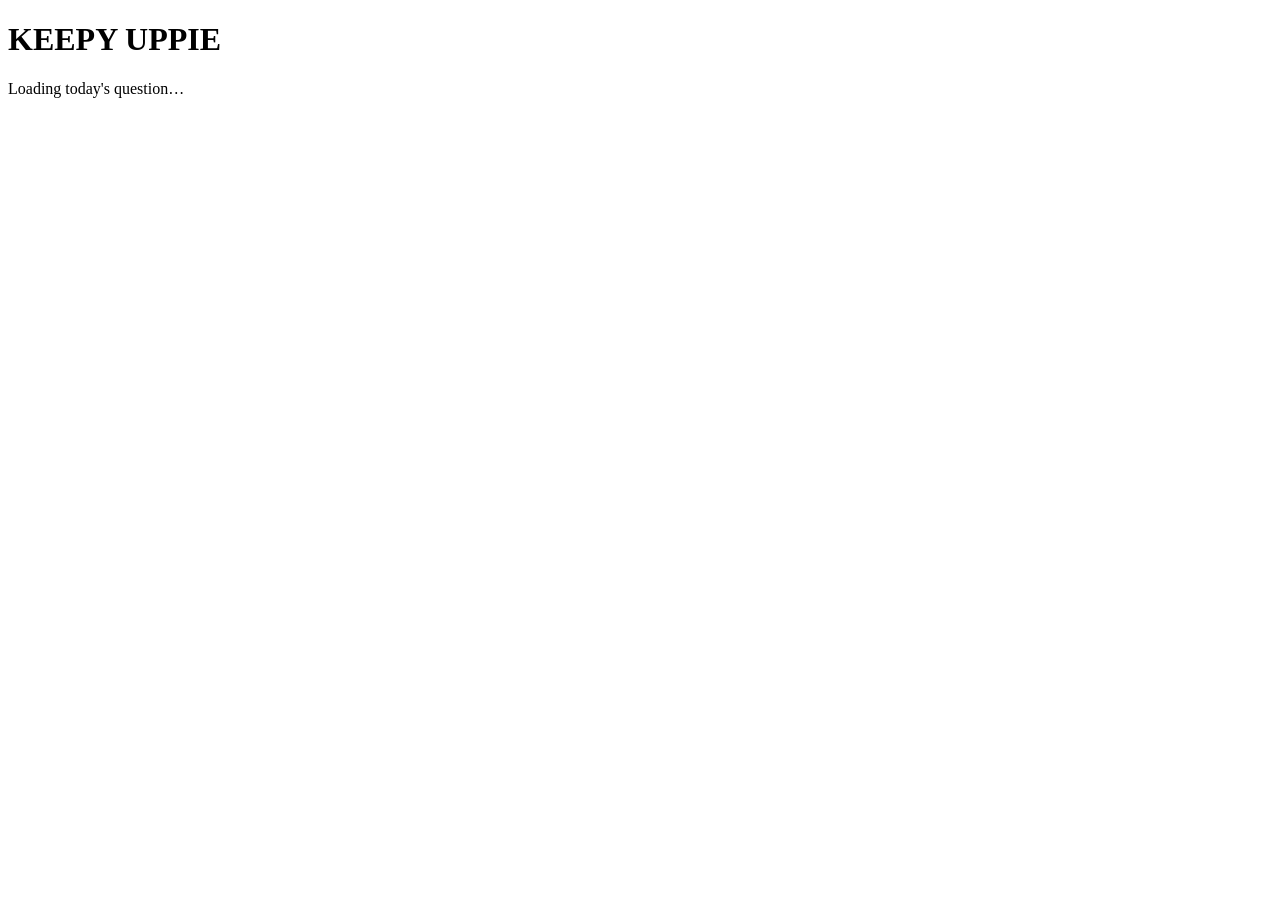
==== commit 923f0dc1: "Add files via upload" ====
--- a/index.html
+++ b/index.html
@@ -1 +1 @@
-<!DOCTYPE html><html lang="en-IE" class="DwZUPW_variable Nv0GJa_variable h-full antialiased"><head><meta charSet="utf-8"/><meta name="viewport" content="width=device-width, initial-scale=1, interactive-widget=resizes-content"/><link rel="preload" href="/_next/static/media/066ba92c8fc1c222-s.p.3lj349bs9hfu1.woff2" as="font" crossorigin="" type="font/woff2"/><link rel="preload" href="/_next/static/media/26cfda139e115385-s.p.2oeto2j5aaelm.woff2" as="font" crossorigin="" type="font/woff2"/><link rel="preload" href="/_next/static/media/2da4f60ed3b00b11-s.p.0xxdg0o7uh536.woff2" as="font" crossorigin="" type="font/woff2"/><link rel="preload" href="/_next/static/media/5016fbdfc634340b-s.p.2lpos000q_nzo.woff2" as="font" crossorigin="" type="font/woff2"/><link rel="preload" href="/_next/static/media/8d472e246568d62d-s.p.22ggkaf3lyu8c.woff2" as="font" crossorigin="" type="font/woff2"/><link rel="preload" href="/_next/static/media/b5363c3b0545cfa1-s.p.0s4utfvp8prsy.woff2" as="font" crossorigin="" type="font/woff2"/><link rel="preload" href="/_next/static/media/c52d0a8a47055bb1-s.p.2p4adm_386h58.woff2" as="font" crossorigin="" type="font/woff2"/><link rel="stylesheet" href="/_next/static/chunks/1-4ue0l3blc9r.css" data-precedence="next"/><link rel="stylesheet" href="/_next/static/chunks/1fkeg17909m8y.css" data-precedence="next"/><link rel="preload" as="script" fetchPriority="low" href="/_next/static/chunks/0j1we3cwg31qe.js"/><script src="/_next/static/chunks/1cuyxw6v18rxx.js" async=""></script><script src="/_next/static/chunks/23e6jep2anmtk.js" async=""></script><script src="/_next/static/chunks/turbopack-077hmtqrhcoji.js" async=""></script><script src="/_next/static/chunks/3qfy96eoyh-ek.js" async=""></script><script src="/_next/static/chunks/3ochzi6309q4i.js" async=""></script><meta name="theme-color" content="#0b2c1b"/><title>Keepy Uppie: the football trivia game</title><meta name="description" content="How long can you keep it up? A daily football trivia game: name correct answers before the ball drops. Rarer answers buy more time."/><meta property="og:title" content="Keepy Uppie: the football trivia game"/><meta property="og:description" content="How long can you keep it up?"/><meta property="og:url" content="https://keepyupp.ie"/><meta property="og:site_name" content="Keepy Uppie"/><meta property="og:image" content="https://keepyupp.ie/og.png"/><meta property="og:image:width" content="1200"/><meta property="og:image:height" content="630"/><meta property="og:image:alt" content="Keepy Uppie: the football trivia game"/><meta name="twitter:card" content="summary_large_image"/><meta name="twitter:title" content="Keepy Uppie: the football trivia game"/><meta name="twitter:description" content="How long can you keep it up?"/><meta name="twitter:image" content="https://keepyupp.ie/og.png"/><link rel="icon" href="/icon.svg?icon.07g7443lcfixs.svg" sizes="any" type="image/svg+xml"/><meta name="next-size-adjust" content=""/><script src="/_next/static/chunks/0cz1d0mv5g_q7.js" noModule=""></script></head><body class="kp-stripes min-h-full font-body text-chalk"><div hidden=""><!--$--><!--/$--></div><main class="relative mx-auto flex h-dvh w-full max-w-md flex-col overflow-hidden"><header class="flex items-center justify-between px-4 pt-[max(12px,env(safe-area-inset-top))]"><div><h1 class="font-display text-2xl font-extrabold leading-none tracking-wide text-volt">KEEPY UPPIE</h1><p class="mt-0.5 font-display text-[11px] font-semibold uppercase tracking-[0.2em] text-chalk/55">The football trivia game</p></div><div class="flex items-center gap-2"><span class="rounded-full border border-white/10 bg-black/20 px-3 py-1 text-xs text-chalk/70">Best <b class="ml-0.5 font-display text-sm text-chalk">0</b></span><button class="inline-flex items-center justify-center gap-2 whitespace-nowrap rounded-xl font-display font-bold uppercase tracking-wide transition-[transform,background-color,opacity] active:scale-[0.97] disabled:pointer-events-none disabled:opacity-40 focus-visible:outline-none focus-visible:ring-2 focus-visible:ring-volt focus-visible:ring-offset-2 focus-visible:ring-offset-pitch-900 bg-white/5 text-chalk hover:bg-white/10 border border-white/10 h-10 w-10" aria-label="Mute sound" aria-pressed="false"><svg viewBox="0 0 24 24" class="h-5 w-5" fill="none" stroke="currentColor" stroke-width="2" stroke-linecap="round" stroke-linejoin="round" aria-hidden="true"><path d="M11 5 6 9H2v6h4l5 4V5z" fill="currentColor"></path><path d="M15.5 8.5a5 5 0 0 1 0 7M19 5a10 10 0 0 1 0 14"></path></svg></button></div></header><section class="px-4 pt-3"><div class="rounded-2xl border border-white/10 bg-black/25 px-4 py-3 shadow-lg"><div class="font-display text-xs font-bold uppercase tracking-[0.25em] text-volt/80">Today&#x27;s question</div><p class="mt-0.5 text-[17px] font-semibold leading-snug text-chalk">Name a player who has scored in a European Cup or Champions League final.</p></div></section><div class="kp-stage relative isolate flex-1 overflow-hidden"><div class="pointer-events-none absolute inset-x-0 bottom-0 h-px bg-chalk/15"></div><div class="pointer-events-none absolute left-1/2 top-1/2 h-[min(80vw,340px)] w-[min(80vw,340px)] -translate-x-1/2 -translate-y-[30%] rounded-full border border-chalk/[0.07]"></div><div class="pointer-events-none absolute inset-x-0 top-3 flex flex-col items-center"><span class="kp-pop font-display text-[104px] font-extrabold leading-[0.85] tabular-nums text-chalk drop-shadow-[0_4px_0_rgba(0,0,0,0.25)]">0</span><span class="mt-1 font-display text-sm font-bold uppercase tracking-[0.3em] text-chalk/60">touches</span><span class="kp-seconds mt-2 rounded-full bg-black/25 px-3 py-0.5 font-display text-lg font-bold tabular-nums transition-opacity opacity-0" aria-hidden="true">15.0<!-- -->s</span></div><div class="pointer-events-none absolute bottom-0 left-1/2 rounded-full bg-volt/70 blur-[2px]" style="width:44px;height:44px;opacity:0"></div><div class="pointer-events-none absolute bottom-0 left-1/2 rounded-full bg-volt/70 blur-[2px]" style="width:44px;height:44px;opacity:0"></div><div class="pointer-events-none absolute bottom-0 left-1/2 rounded-full bg-volt/70 blur-[2px]" style="width:44px;height:44px;opacity:0"></div><div class="absolute bottom-0 left-1/2 z-10 will-change-transform" style="width:76px;height:76px"><svg viewBox="0 0 76 76" class="absolute inset-0 -rotate-90 transition-opacity" aria-hidden="true"><circle cx="38" cy="38" r="34" fill="none" stroke="rgba(0,0,0,0.28)" stroke-width="5"></circle><circle cx="38" cy="38" r="34" fill="none" stroke-width="5" stroke-linecap="round" stroke-dasharray="213.62830044410595" stroke-dashoffset="0"></circle></svg><svg viewBox="0 0 56 56" class="absolute drop-shadow-[0_6px_6px_rgba(0,0,0,0.35)]" style="width:44px;height:44px;left:16px;top:16px" aria-hidden="true"><circle cx="28" cy="28" r="27" fill="#f7f7f2" stroke="#101410" stroke-width="1.5"></circle><path d="M28 18 l9.5 6.9 -3.6 11.2 h-11.8 l-3.6 -11.2 z" fill="#101410"></path><path d="M28 18 V3 M37.5 24.9 l13 -5.2 M33.9 36.1 l8 11.6 M22.1 36.1 l-8 11.6 M18.5 24.9 l-13 -5.2" stroke="#101410" stroke-width="1.6"></path><path d="M20 3.8 l8 -0.8 8 0.8 -2 4 h-12z M50.5 19.7 l3 6.8 -1.4 7 -4 -2 -1.2 -8z M42 47.7 l-6.5 4.6 -6.8 1.4 0.5 -4.4 7 -4.6z M14 47.7 l6.5 4.6 6.8 1.4 -0.5 -4.4 -7 -4.6z M5.5 19.7 l-3 6.8 1.4 7 4 -2 1.2 -8z" fill="#101410"></path><circle cx="20" cy="17" r="7" fill="white" opacity="0.35"></circle></svg></div><div class="absolute bottom-0 left-1/2"><svg viewBox="0 0 120 200" class="kp-player block w-auto origin-bottom" aria-hidden="true"><ellipse cx="62" cy="195" rx="30" ry="4" class="fill-black/30"></ellipse><g stroke-linecap="round" fill="none"><line x1="54" y1="120" x2="52" y2="156" stroke="var(--kp-skin-shade)" stroke-width="11"></line><line x1="52" y1="156" x2="52" y2="184" stroke="var(--kp-sock-shade)" stroke-width="9"></line><path d="M45 189 h17 a4 4 0 0 0 0 -6 h-15 z" fill="#1d1d1f"></path></g><g data-part="upper" class="kp-upper" style="transform-box:view-box;transform-origin:58px 120px"><g class="kp-arm-back" style="transform-box:view-box;transform-origin:52px 52px"><line x1="52" y1="52" x2="44" y2="94" stroke="var(--kp-skin-shade)" stroke-width="7" stroke-linecap="round"></line></g><rect x="44" y="102" width="29" height="25" rx="6" fill="var(--kp-shorts)"></rect><rect x="43" y="44" width="28" height="64" rx="11" fill="var(--kp-shirt)"></rect><rect x="57" y="58" width="9" height="11" rx="2" class="fill-pitch-950/80"></rect><g class="kp-head" style="transform-box:view-box;transform-origin:57px 44px"><rect x="53" y="36" width="8" height="10" rx="3" fill="var(--kp-skin)"></rect><circle cx="57" cy="28" r="12.5" fill="var(--kp-skin)"></circle><path d="M44.5 27 a12.5 12.5 0 0 1 25 -2 q-6 -3 -12 -2 q-6 1 -9 5 z" fill="#1f1611"></path><circle cx="64" cy="28" r="1.4" fill="#1f1611"></circle></g><g class="kp-arm-front" style="transform-box:view-box;transform-origin:62px 52px"><line x1="62" y1="52" x2="72" y2="93" stroke="var(--kp-skin)" stroke-width="7" stroke-linecap="round"></line></g></g><g data-part="thigh" style="transform-box:view-box;transform-origin:62px 120px" stroke-linecap="round" fill="none"><line x1="62" y1="120" x2="64" y2="156" stroke="var(--kp-skin)" stroke-width="11"></line><g data-part="shin" style="transform-box:view-box;transform-origin:64px 156px"><line x1="64" y1="156" x2="65" y2="183" stroke="var(--kp-sock)" stroke-width="9"></line><path d="M58 189 h22 a5 5 0 0 0 -2 -7 h-20 z" fill="#111"></path><path d="M60 189 h20" stroke="var(--kp-shirt)" stroke-width="1.4"></path></g></g></svg></div></div><section class="relative z-10 px-4 pb-[max(12px,env(safe-area-inset-bottom))]"><div class="h-6 text-center text-sm font-semibold" aria-live="polite"></div><div class="kp-feed mb-2 flex h-8 items-center gap-1.5 overflow-x-auto" aria-label="Your touches"><span class="text-xs text-chalk/40"></span></div><form class="flex gap-2"><input class="h-14 min-w-0 flex-1 rounded-xl border-2 border-white/15 bg-black/30 px-4 text-[17px] font-medium text-chalk placeholder:text-chalk/35 focus:border-volt focus:outline-none" placeholder="Press kick off to start" autoComplete="off" autoCorrect="off" autoCapitalize="words" spellCheck="false" enterKeyHint="send" aria-label="Your answer" value=""/><button class="inline-flex items-center justify-center gap-2 whitespace-nowrap rounded-xl font-display font-bold uppercase tracking-wide transition-[transform,background-color,opacity] active:scale-[0.97] disabled:pointer-events-none disabled:opacity-40 focus-visible:outline-none focus-visible:ring-2 focus-visible:ring-volt focus-visible:ring-offset-2 focus-visible:ring-offset-pitch-900 bg-volt text-pitch-950 hover:bg-volt/90 shadow-[0_6px_0_0_rgba(0,0,0,0.35)] text-xl h-14 px-5" type="submit" disabled="">Kick</button></form></section></main><!--$--><!--/$--><script id="_R_">(globalThis["TURBOPACK"] || (globalThis["TURBOPACK"] = [])).push({"otherChunks":["static/chunks/0j1we3cwg31qe.js","static/chunks/1cuyxw6v18rxx.js","static/chunks/23e6jep2anmtk.js"],"runtimeModuleIds":[94553]});</script><script src="/_next/static/chunks/0j1we3cwg31qe.js" async=""></script><script>(self.__next_f=self.__next_f||[]).push([0])</script><script>self.__next_f.push([1,"1:\"$Sreact.fragment\"\n2:\"/_next/static/chunks/3qfy96eoyh-ek.js\"\n3:I[39756,[\"$2\"],\"default\"]\n4:I[37457,[\"$2\"],\"default\"]\n6:\"/_next/static/chunks/3ochzi6309q4i.js\"\n7:I[35043,[\"$2\",\"$6\"],\"Game\"]\na:\"ViewportBoundary\"\nb:I[97367,[\"$2\"],\"$a\"]\nd:\"MetadataBoundary\"\ne:I[97367,[\"$2\"],\"$d\"]\nf:\"$Sreact.suspense\"\n11:I[68027,[\"$2\"],\"default\",1]\n:HL[\"/_next/static/chunks/1-4ue0l3blc9r.css\",\"style\"]\n:HL[\"/_next/static/chunks/1fkeg17909m8y.css\",\"style\"]\n:HL[\"/_next/static/media/066ba92c8fc1c222-s.p.3lj349bs9hfu1.woff2\",\"font\",{\"crossOrigin\":\"\",\"type\":\"font/woff2\"}]\n:HL[\"/_next/static/media/26cfda139e115385-s.p.2oeto2j5aaelm.woff2\",\"font\",{\"crossOrigin\":\"\",\"type\":\"font/woff2\"}]\n:HL[\"/_next/static/media/2da4f60ed3b00b11-s.p.0xxdg0o7uh536.woff2\",\"font\",{\"crossOrigin\":\"\",\"type\":\"font/woff2\"}]\n:HL[\"/_next/static/media/5016fbdfc634340b-s.p.2lpos000q_nzo.woff2\",\"font\",{\"crossOrigin\":\"\",\"type\":\"font/woff2\"}]\n:HL[\"/_next/static/media/8d472e246568d62d-s.p.22ggkaf3lyu8c.woff2\",\"font\",{\"crossOrigin\":\"\",\"type\":\"font/woff2\"}]\n:HL[\"/_next/static/media/b5363c3b0545cfa1-s.p.0s4utfvp8prsy.woff2\",\"font\",{\"crossOrigin\":\"\",\"type\":\"font/woff2\"}]\n:HL[\"/_next/static/media/c52d0a8a47055bb1-s.p.2p4adm_386h58.woff2\",\"font\",{\"crossOrigin\":\"\",\"type\":\"font/woff2\"}]\n5:[[\"children\",{\"s\":\"__PAGE__\",\"h\":512,\"d\":{\"r\":[\"$\",\"$1\",\"c\",{\"children\":[[\"$\",\"$L7\",null,{\"prompt\":{\"id\":\"cl-final-scorers\",\"text\":\"Name a player who has scored in a European Cup or Champions League final.\",\"short\":\"European Cup / Champions League final scorers\",\"answers\":[{\"id\":\"alfredo-di-stefano\",\"canonical_name\":\"Alfredo Di Stéfano\",\"aliases\":[\"di stefano\",\"stefano\"],\"rarity_hint\":6,\"metadata\":{\"club\":\"Real Madrid\",\"finals\":[1956,1957,1958,1959,1960]}},{\"id\":\"hector-rial\",\"canonical_name\":\"Héctor Rial\",\"aliases\":[\"rial\"],\"rarity_hint\":0.5,\"metadata\":{\"club\":\"Real Madrid\",\"finals\":[1956,1958]}},{\"id\":\"jean-templin\",\"canonical_name\":\"Jean Templin\",\"aliases\":[\"templin\"],\"rarity_hint\":0.5,\"metadata\":{\"club\":\"Reims\",\"finals\":[1956]}},{\"id\":\"marquitos\",\"canonical_name\":\"Marquitos\",\"aliases\":[\"marcos alonso imaz\"],\"rarity_hint\":0.5,\"metadata\":{\"club\":\"Real Madrid\",\"finals\":[1956]}},{\"id\":\"michel-hidalgo\",\"canonical_name\":\"Michel Hidalgo\",\"aliases\":[\"hidalgo\"],\"rarity_hint\":1,\"metadata\":{\"club\":\"Reims\",\"finals\":[1956]}},{\"id\":\"michel-leblond\",\"canonical_name\":\"Michel Leblond\",\"aliases\":[\"leblond\"],\"rarity_hint\":0.5,\"metadata\":{\"club\":\"Reims\",\"finals\":[1956]}},{\"id\":\"paco-gento\",\"canonical_name\":\"Paco Gento\",\"aliases\":[\"francisco gento\",\"gento\"],\"rarity_hint\":2,\"metadata\":{\"club\":\"Real Madrid\",\"finals\":[1957,1958]}},{\"id\":\"ernesto-grillo\",\"canonical_name\":\"Ernesto Grillo\",\"aliases\":[\"grillo\"],\"rarity_hint\":0.5,\"metadata\":{\"club\":\"Milan\",\"finals\":[1958]}},{\"id\":\"juan-alberto-schiaffino\",\"canonical_name\":\"Juan Alberto Schiaffino\",\"aliases\":[\"schiaffino\"],\"rarity_hint\":1,\"metadata\":{\"club\":\"Milan\",\"finals\":[1958]}},{\"id\":\"enrique-mateos\",\"canonical_name\":\"Enrique Mateos\",\"aliases\":[\"mateos\"],\"rarity_hint\":0.5,\"metadata\":{\"club\":\"Real Madrid\",\"finals\":[1959]}},{\"id\":\"erwin-stein\",\"canonical_name\":\"Erwin Stein\",\"aliases\":[\"stein\"],\"rarity_hint\":0.5,\"metadata\":{\"club\":\"Eintracht Frankfurt\",\"finals\":[1960]}},{\"id\":\"ferenc-puskas\",\"canonical_name\":\"Ferenc Puskás\",\"aliases\":[\"puskas\"],\"rarity_hint\":6,\"metadata\":{\"club\":\"Real Madrid\",\"finals\":[1960,1962]}},{\"id\":\"richard-kress\",\"canonical_name\":\"Richard Kress\",\"aliases\":[\"kress\"],\"rarity_hint\":0.5,\"metadata\":{\"club\":\"Eintracht Frankfurt\",\"finals\":[1960]}},{\"id\":\"jose-aguas\",\"canonical_name\":\"José Águas\",\"aliases\":[\"aguas\"],\"rarity_hint\":0.5,\"metadata\":{\"club\":\"Benfica\",\"finals\":[1961,1962]}},{\"id\":\"mario-coluna\",\"canonical_name\":\"Mário Coluna\",\"aliases\":[\"coluna\"],\"rarity_hint\":0.5,\"metadata\":{\"club\":\"Benfica\",\"finals\":[1961,1962]}},{\"id\":\"sandor-kocsis\",\"canonical_name\":\"Sándor Kocsis\",\"aliases\":[\"kocsis\"],\"rarity_hint\":0.5,\"metadata\":{\"club\":\"Barcelona\",\"finals\":[1961]}},{\"id\":\"zoltan-czibor\",\"canonical_name\":\"Zoltán Czibor\",\"aliases\":[\"czibor\"],\"rarity_hint\":0.5,\"metadata\":{\"club\":\"Barcelona\",\"finals\":[1961]}},{\"id\":\"domiciano-cavem\",\"canonical_name\":\"Domiciano Cavém\",\"aliases\":[\"cavem\"],\"rarity_hint\":0.5,\"metadata\":{\"club\":\"Benfica\",\"finals\":[1962]}},{\"id\":\"eusebio\",\"canonical_name\":\"Eusébio\",\"aliases\":[\"eusebio da silva ferreira\"],\"rarity_hint\":6,\"metadata\":{\"club\":\"Benfica\",\"finals\":[1962,1963]}},{\"id\":\"jose-altafini\",\"canonical_name\":\"José Altafini\",\"aliases\":[\"altafini\"],\"rarity_hint\":1.5,\"metadata\":{\"club\":\"Milan\",\"finals\":[1963]}},{\"id\":\"aurelio-milani\",\"canonical_name\":\"Aurelio Milani\",\"aliases\":[\"milani\"],\"rarity_hint\":0.5,\"metadata\":{\"club\":\"Inter Milan\",\"finals\":[1964]}},{\"id\":\"felo\",\"canonical_name\":\"Felo\",\"aliases\":[],\"rarity_hint\":0.5,\"metadata\":{\"club\":\"Real Madrid\",\"finals\":[1964]}},{\"id\":\"sandro-mazzola\",\"canonical_name\":\"Sandro Mazzola\",\"aliases\":[\"mazzola\"],\"rarity_hint\":1.5,\"metadata\":{\"club\":\"Inter Milan\",\"finals\":[1964,1967]}},{\"id\":\"jair-da-costa\",\"canonical_name\":\"Jair da Costa\",\"aliases\":[\"costa\",\"jair\"],\"rarity_hint\":0.5,\"metadata\":{\"club\":\"Inter Milan\",\"finals\":[1965]}},{\"id\":\"amancio\",\"canonical_name\":\"Amancio\",\"aliases\":[\"amancio amaro\"],\"rarity_hint\":0.5,\"metadata\":{\"club\":\"Real Madrid\",\"finals\":[1966]}},{\"id\":\"fernando-serena\",\"canonical_name\":\"Fernando Serena\",\"aliases\":[\"serena\"],\"rarity_hint\":0.5,\"metadata\":{\"club\":\"Real Madrid\",\"finals\":[1966]}},{\"id\":\"velibor-vasovic\",\"canonical_name\":\"Velibor Vasović\",\"aliases\":[\"vasovic\"],\"rarity_hint\":0.5,\"metadata\":{\"club\":\"Partizan / Ajax\",\"finals\":[1966,1969]}},{\"id\":\"stevie-chalmers\",\"canonical_name\":\"Stevie Chalmers\",\"aliases\":[\"chalmers\"],\"rarity_hint\":1,\"metadata\":{\"club\":\"Celtic\",\"finals\":[1967]}},{\"id\":\"tommy-gemmell\",\"canonical_name\":\"Tommy Gemmell\",\"aliases\":[\"gemmell\"],\"rarity_hint\":2,\"metadata\":{\"club\":\"Celtic\",\"finals\":[1967,1970]}},{\"id\":\"bobby-charlton\",\"canonical_name\":\"Bobby Charlton\",\"aliases\":[\"charlton\"],\"rarity_hint\":7,\"metadata\":{\"club\":\"Manchester United\",\"finals\":[1968]}},{\"id\":\"brian-kidd\",\"canonical_name\":\"Brian Kidd\",\"aliases\":[\"kidd\"],\"rarity_hint\":2,\"metadata\":{\"club\":\"Manchester United\",\"finals\":[1968]}},{\"id\":\"george-best\",\"canonical_name\":\"George Best\",\"aliases\":[\"best\"],\"rarity_hint\":8,\"metadata\":{\"club\":\"Manchester United\",\"finals\":[1968]}},{\"id\":\"jaime-graca\",\"canonical_name\":\"Jaime Graça\",\"aliases\":[\"graca\"],\"rarity_hint\":0.5,\"metadata\":{\"club\":\"Benfica\",\"finals\":[1968]}},{\"id\":\"angelo-sormani\",\"canonical_name\":\"Angelo Sormani\",\"aliases\":[\"sormani\"],\"rarity_hint\":0.5,\"metadata\":{\"club\":\"Milan\",\"finals\":[1969]}},{\"id\":\"pierino-prati\",\"canonical_name\":\"Pierino Prati\",\"aliases\":[\"prati\"],\"rarity_hint\":0.5,\"metadata\":{\"club\":\"Milan\",\"finals\":[1969]}},{\"id\":\"ove-kindvall\",\"canonical_name\":\"Ove Kindvall\",\"aliases\":[\"kindvall\"],\"rarity_hint\":0.5,\"metadata\":{\"club\":\"Feyenoord\",\"finals\":[1970]}},{\"id\":\"rinus-israel\",\"canonical_name\":\"Rinus Israël\",\"aliases\":[\"israel\"],\"rarity_hint\":0.5,\"metadata\":{\"club\":\"Feyenoord\",\"finals\":[1970]}},{\"id\":\"arie-haan\",\"canonical_name\":\"Arie Haan\",\"aliases\":[\"haan\"],\"rarity_hint\":1,\"metadata\":{\"club\":\"Ajax\",\"finals\":[1971]}},{\"id\":\"dick-van-dijk\",\"canonical_name\":\"Dick van Dijk\",\"aliases\":[\"dijk\",\"van dijk\"],\"rarity_hint\":0.5,\"metadata\":{\"club\":\"Ajax\",\"finals\":[1971]}},{\"id\":\"johan-cruyff\",\"canonical_name\":\"Johan Cruyff\",\"aliases\":[\"cruijff\",\"cruyff\",\"johan cruijff\"],\"rarity_hint\":8,\"metadata\":{\"club\":\"Ajax\",\"finals\":[1972]}},{\"id\":\"johnny-rep\",\"canonical_name\":\"Johnny Rep\",\"aliases\":[\"rep\"],\"rarity_hint\":1.2,\"metadata\":{\"club\":\"Ajax\",\"finals\":[1973]}},{\"id\":\"gerd-muller\",\"canonical_name\":\"Gerd Müller\",\"aliases\":[\"gerd mueller\"],\"rarity_hint\":6,\"metadata\":{\"club\":\"Bayern Munich\",\"finals\":[1974,1975]}},{\"id\":\"hans-georg-schwarzenbeck\",\"canonical_name\":\"Hans-Georg Schwarzenbeck\",\"aliases\":[\"katsche schwarzenbeck\",\"schwarzenbeck\"],\"rarity_hint\":0.5,\"metadata\":{\"club\":\"Bayern Munich\",\"finals\":[1974]}},{\"id\":\"luis-aragones\",\"canonical_name\":\"Luis Aragonés\",\"aliases\":[\"aragones\"],\"rarity_hint\":1,\"metadata\":{\"club\":\"Atlético Madrid\",\"finals\":[1974]}},{\"id\":\"uli-hoene\",\"canonical_name\":\"Uli Hoeneß\",\"aliases\":[\"hoene\",\"uli hoeness\",\"ulrich hoeness\"],\"rarity_hint\":0.5,\"metadata\":{\"club\":\"Bayern Munich\",\"finals\":[1974]}},{\"id\":\"franz-roth\",\"canonical_name\":\"Franz Roth\",\"aliases\":[\"roth\"],\"rarity_hint\":0.5,\"metadata\":{\"club\":\"Bayern Munich\",\"finals\":[1975,1976]}},{\"id\":\"allan-simonsen\",\"canonical_name\":\"Allan Simonsen\",\"aliases\":[\"simonsen\"],\"rarity_hint\":1,\"metadata\":{\"club\":\"Borussia Mönchengladbach\",\"finals\":[1977]}},{\"id\":\"phil-neal\",\"canonical_name\":\"Phil Neal\",\"aliases\":[\"neal\"],\"rarity_hint\":2,\"metadata\":{\"club\":\"Liverpool\",\"finals\":[1977,1984]}},{\"id\":\"terry-mcdermott\",\"canonical_name\":\"Terry McDermott\",\"aliases\":[\"mcdermott\"],\"rarity_hint\":2,\"metadata\":{\"club\":\"Liverpool\",\"finals\":[1977]}},{\"id\":\"tommy-smith\",\"canonical_name\":\"Tommy Smith\",\"aliases\":[\"smith\"],\"rarity_hint\":1.5,\"metadata\":{\"club\":\"Liverpool\",\"finals\":[1977]}},{\"id\":\"kenny-dalglish\",\"canonical_name\":\"Kenny Dalglish\",\"aliases\":[\"dalglish\"],\"rarity_hint\":6,\"metadata\":{\"club\":\"Liverpool\",\"finals\":[1978]}},{\"id\":\"trevor-francis\",\"canonical_name\":\"Trevor Francis\",\"aliases\":[\"francis\"],\"rarity_hint\":4,\"metadata\":{\"club\":\"Nottingham Forest\",\"finals\":[1979]}},{\"id\":\"john-robertson\",\"canonical_name\":\"John Robertson\",\"aliases\":[\"robertson\"],\"rarity_hint\":2,\"metadata\":{\"club\":\"Nottingham Forest\",\"finals\":[1980]}},{\"id\":\"alan-kennedy\",\"canonical_name\":\"Alan Kennedy\",\"aliases\":[\"kennedy\"],\"rarity_hint\":3,\"metadata\":{\"club\":\"Liverpool\",\"finals\":[1981]}},{\"id\":\"peter-withe\",\"canonical_name\":\"Peter Withe\",\"aliases\":[\"withe\"],\"rarity_hint\":2,\"metadata\":{\"club\":\"Aston Villa\",\"finals\":[1982]}},{\"id\":\"felix-magath\",\"canonical_name\":\"Felix Magath\",\"aliases\":[\"magath\"],\"rarity_hint\":1.5,\"metadata\":{\"club\":\"Hamburger SV\",\"finals\":[1983]}},{\"id\":\"roberto-pruzzo\",\"canonical_name\":\"Roberto Pruzzo\",\"aliases\":[\"pruzzo\"],\"rarity_hint\":0.5,\"metadata\":{\"club\":\"Roma\",\"finals\":[1984]}},{\"id\":\"michel-platini\",\"canonical_name\":\"Michel Platini\",\"aliases\":[\"platini\"],\"rarity_hint\":5,\"metadata\":{\"club\":\"Juventus\",\"finals\":[1985]}},{\"id\":\"juary\",\"canonical_name\":\"Juary\",\"aliases\":[],\"rarity_hint\":0.5,\"metadata\":{\"club\":\"Porto\",\"finals\":[1987]}},{\"id\":\"ludwig-kogl\",\"canonical_name\":\"Ludwig Kögl\",\"aliases\":[\"kogl\"],\"rarity_hint\":0.5,\"metadata\":{\"club\":\"Bayern Munich\",\"finals\":[1987]}},{\"id\":\"rabah-madjer\",\"canonical_name\":\"Rabah Madjer\",\"aliases\":[\"madjer\"],\"rarity_hint\":1.5,\"metadata\":{\"club\":\"Porto\",\"finals\":[1987]}},{\"id\":\"marco-van-basten\",\"canonical_name\":\"Marco van Basten\",\"aliases\":[\"basten\",\"van basten\"],\"rarity_hint\":6,\"metadata\":{\"club\":\"Milan\",\"finals\":[1989]}},{\"id\":\"ruud-gullit\",\"canonical_name\":\"Ruud Gullit\",\"aliases\":[\"gullit\"],\"rarity_hint\":5,\"metadata\":{\"club\":\"Milan\",\"finals\":[1989]}},{\"id\":\"frank-rijkaard\",\"canonical_name\":\"Frank Rijkaard\",\"aliases\":[\"rijkaard\"],\"rarity_hint\":4,\"metadata\":{\"club\":\"Milan\",\"finals\":[1990]}},{\"id\":\"ronald-koeman\",\"canonical_name\":\"Ronald Koeman\",\"aliases\":[\"koeman\"],\"rarity_hint\":4,\"metadata\":{\"club\":\"Barcelona\",\"finals\":[1992]}},{\"id\":\"basile-boli\",\"canonical_name\":\"Basile Boli\",\"aliases\":[\"boli\"],\"rarity_hint\":1.5,\"metadata\":{\"club\":\"Marseille\",\"nationality\":\"France\",\"finals\":[1993]}},{\"id\":\"daniele-massaro\",\"canonical_name\":\"Daniele Massaro\",\"aliases\":[\"massaro\"],\"rarity_hint\":1.5,\"metadata\":{\"club\":\"Milan\",\"nationality\":\"Italy\",\"finals\":[1994]}},{\"id\":\"dejan-savicevic\",\"canonical_name\":\"Dejan Savićević\",\"aliases\":[\"savicevic\",\"savichevic\"],\"rarity_hint\":1.5,\"metadata\":{\"club\":\"Milan\",\"nationality\":\"FR Yugoslavia\",\"finals\":[1994]}},{\"id\":\"marcel-desailly\",\"canonical_name\":\"Marcel Desailly\",\"aliases\":[\"desailly\"],\"rarity_hint\":2.5,\"metadata\":{\"club\":\"Milan\",\"nationality\":\"France\",\"finals\":[1994]}},{\"id\":\"patrick-kluivert\",\"canonical_name\":\"Patrick Kluivert\",\"aliases\":[\"kluivert\"],\"rarity_hint\":4,\"metadata\":{\"club\":\"Ajax\",\"nationality\":\"Netherlands\",\"finals\":[1995]}},{\"id\":\"fabrizio-ravanelli\",\"canonical_name\":\"Fabrizio Ravanelli\",\"aliases\":[\"ravanelli\"],\"rarity_hint\":1.5,\"metadata\":{\"club\":\"Juventus\",\"nationality\":\"Italy\",\"finals\":[1996]}},{\"id\":\"jari-litmanen\",\"canonical_name\":\"Jari Litmanen\",\"aliases\":[\"litmanen\"],\"rarity_hint\":1.5,\"metadata\":{\"club\":\"Ajax\",\"nationality\":\"Finland\",\"finals\":[1996]}},{\"id\":\"alessandro-del-piero\",\"canonical_name\":\"Alessandro Del Piero\",\"aliases\":[\"alex del piero\",\"del piero\",\"delpiero\",\"piero\"],\"rarity_hint\":6,\"metadata\":{\"club\":\"Juventus\",\"nationality\":\"Italy\",\"finals\":[1997]}},{\"id\":\"karl-heinz-riedle\",\"canonical_name\":\"Karl-Heinz Riedle\",\"aliases\":[\"kalle riedle\",\"karlheinz riedle\",\"riedle\"],\"rarity_hint\":1.2,\"metadata\":{\"club\":\"Borussia Dortmund\",\"nationality\":\"Germany\",\"finals\":[1997]}},{\"id\":\"lars-ricken\",\"canonical_name\":\"Lars Ricken\",\"aliases\":[\"ricken\"],\"rarity_hint\":1,\"metadata\":{\"club\":\"Borussia Dortmund\",\"nationality\":\"Germany\",\"finals\":[1997]}},{\"id\":\"predrag-mijatovic\",\"canonical_name\":\"Predrag Mijatović\",\"aliases\":[\"mijatovic\"],\"rarity_hint\":1.5,\"metadata\":{\"club\":\"Real Madrid\",\"nationality\":\"FR Yugoslavia\",\"finals\":[1998]}},{\"id\":\"mario-basler\",\"canonical_name\":\"Mario Basler\",\"aliases\":[\"basler\"],\"rarity_hint\":1.5,\"metadata\":{\"club\":\"Bayern Munich\",\"nationality\":\"Germany\",\"finals\":[1999]}},{\"id\":\"ole-gunnar-solskjaer\",\"canonical_name\":\"Ole Gunnar Solskjær\",\"aliases\":[\"ole gunnar solskjar\",\"ole solskjaer\",\"solskjaer\",\"solskjar\",\"solskjer\",\"solskjr\"],\"rarity_hint\":20,\"metadata\":{\"club\":\"Manchester United\",\"nationality\":\"Norway\",\"finals\":[1999]}},{\"id\":\"teddy-sheringham\",\"canonical_name\":\"Teddy Sheringham\",\"aliases\":[\"edward sheringham\",\"sheringham\"],\"rarity_hint\":15,\"metadata\":{\"club\":\"Manchester United\",\"nationality\":\"England\",\"finals\":[1999]}},{\"id\":\"fernando-morientes\",\"canonical_name\":\"Fernando Morientes\",\"aliases\":[\"morientes\"],\"rarity_hint\":2.5,\"metadata\":{\"club\":\"Real Madrid\",\"nationality\":\"Spain\",\"finals\":[2000]}},{\"id\":\"raul\",\"canonical_name\":\"Raúl\",\"aliases\":[\"raul gonzalez\",\"raul gonzalez blanco\"],\"rarity_hint\":12,\"metadata\":{\"club\":\"Real Madrid\",\"nationality\":\"Spain\",\"finals\":[2000,2002]}},{\"id\":\"steve-mcmanaman\",\"canonical_name\":\"Steve McManaman\",\"aliases\":[\"macca\",\"mcmanaman\",\"steve macmanaman\"],\"rarity_hint\":3,\"metadata\":{\"club\":\"Real Madrid\",\"nationality\":\"England\",\"finals\":[2000]}},{\"id\":\"gaizka-mendieta\",\"canonical_name\":\"Gaizka Mendieta\",\"aliases\":[\"mendieta\"],\"rarity_hint\":1,\"metadata\":{\"club\":\"Valencia\",\"nationality\":\"Spain\",\"finals\":[2001]}},{\"id\":\"stefan-effenberg\",\"canonical_name\":\"Stefan Effenberg\",\"aliases\":[\"effenberg\"],\"rarity_hint\":1,\"metadata\":{\"club\":\"Bayern Munich\",\"nationality\":\"Germany\",\"finals\":[2001]}},{\"id\":\"lucio\",\"canonical_name\":\"Lúcio\",\"aliases\":[\"lucimar ferreira da silva\"],\"rarity_hint\":1,\"metadata\":{\"club\":\"Bayer Leverkusen\",\"nationality\":\"Brazil\",\"finals\":[2002]}},{\"id\":\"zinedine-zidane\",\"canonical_name\":\"Zinedine Zidane\",\"aliases\":[\"zidane\",\"zinadine zidane\",\"zizou\"],\"rarity_hint\":25,\"metadata\":{\"club\":\"Real Madrid\",\"nationality\":\"France\",\"finals\":[2002]}},{\"id\":\"carlos-alberto\",\"canonical_name\":\"Carlos Alberto\",\"aliases\":[\"alberto\",\"carlos alberto gomes de jesus\"],\"rarity_hint\":0,\"metadata\":{\"club\":\"Porto\",\"nationality\":\"Brazil\",\"finals\":[2004]}},{\"id\":\"deco\",\"canonical_name\":\"Deco\",\"aliases\":[\"anderson luis de souza\"],\"rarity_hint\":1.5,\"metadata\":{\"club\":\"Porto\",\"nationality\":\"Portugal\",\"finals\":[2004]}},{\"id\":\"dmitri-alenichev\",\"canonical_name\":\"Dmitri Alenichev\",\"aliases\":[\"alenichev\",\"dmitriy alenichev\",\"dmitry alenichev\"],\"rarity_hint\":0,\"metadata\":{\"club\":\"Porto\",\"nationality\":\"Russia\",\"finals\":[2004]}},{\"id\":\"hernan-crespo\",\"canonical_name\":\"Hernán Crespo\",\"aliases\":[\"crespo\"],\"rarity_hint\":6,\"metadata\":{\"club\":\"Milan\",\"nationality\":\"Argentina\",\"finals\":[2005]}},{\"id\":\"paolo-maldini\",\"canonical_name\":\"Paolo Maldini\",\"aliases\":[\"maldini\"],\"rarity_hint\":8,\"metadata\":{\"club\":\"Milan\",\"nationality\":\"Italy\",\"finals\":[2005]}},{\"id\":\"steven-gerrard\",\"canonical_name\":\"Steven Gerrard\",\"aliases\":[\"gerrard\",\"steve gerrard\",\"stevie g\",\"stevie gerrard\"],\"rarity_hint\":35,\"metadata\":{\"club\":\"Liverpool\",\"nationality\":\"England\",\"finals\":[2005]}},{\"id\":\"vladimir-smicer\",\"canonical_name\":\"Vladimír Šmicer\",\"aliases\":[\"smicer\",\"vladi smicer\"],\"rarity_hint\":4,\"metadata\":{\"club\":\"Liverpool\",\"nationality\":\"Czech Republic\",\"finals\":[2005]}},{\"id\":\"xabi-alonso\",\"canonical_name\":\"Xabi Alonso\",\"aliases\":[\"alonso\",\"xabi\",\"xabier alonso\"],\"rarity_hint\":8,\"metadata\":{\"club\":\"Liverpool\",\"nationality\":\"Spain\",\"finals\":[2005]}},{\"id\":\"juliano-belletti\",\"canonical_name\":\"Juliano Belletti\",\"aliases\":[\"beletti\",\"belletti\"],\"rarity_hint\":1,\"metadata\":{\"club\":\"Barcelona\",\"nationality\":\"Brazil\",\"finals\":[2006]}},{\"id\":\"samuel-etoo\",\"canonical_name\":\"Samuel Eto'o\",\"aliases\":[\"eto'o\",\"etoo\"],\"rarity_hint\":15,\"metadata\":{\"club\":\"Barcelona\",\"nationality\":\"Cameroon\",\"finals\":[2006,2009]}},{\"id\":\"sol-campbell\",\"canonical_name\":\"Sol Campbell\",\"aliases\":[\"campbell\",\"sulzeer campbell\"],\"rarity_hint\":3,\"metadata\":{\"club\":\"Arsenal\",\"nationality\":\"England\",\"finals\":[2006]}},{\"id\":\"dirk-kuyt\",\"canonical_name\":\"Dirk Kuyt\",\"aliases\":[\"kuyt\"],\"rarity_hint\":5,\"metadata\":{\"club\":\"Liverpool\",\"nationality\":\"Netherlands\",\"finals\":[2007]}},{\"id\":\"filippo-inzaghi\",\"canonical_name\":\"Filippo Inzaghi\",\"aliases\":[\"inzaghi\",\"pippo inzaghi\",\"super pippo\"],\"rarity_hint\":10,\"metadata\":{\"club\":\"Milan\",\"nationality\":\"Italy\",\"finals\":[2007]}},{\"id\":\"cristiano-ronaldo\",\"canonical_name\":\"Cristiano Ronaldo\",\"aliases\":[\"c ronaldo\",\"cr7\",\"cristiano\",\"ronaldo\"],\"rarity_hint\":60,\"metadata\":{\"club\":\"Manchester United / Real Madrid\",\"nationality\":\"Portugal\",\"finals\":[2008,2014,2017]}},{\"id\":\"frank-lampard\",\"canonical_name\":\"Frank Lampard\",\"aliases\":[\"lampard\",\"lamps\"],\"rarity_hint\":15,\"metadata\":{\"club\":\"Chelsea\",\"nationality\":\"England\",\"finals\":[2008]}},{\"id\":\"lionel-messi\",\"canonical_name\":\"Lionel Messi\",\"aliases\":[\"leo messi\",\"messi\"],\"rarity_hint\":55,\"metadata\":{\"club\":\"Barcelona\",\"nationality\":\"Argentina\",\"finals\":[2009,2011]}},{\"id\":\"diego-milito\",\"canonical_name\":\"Diego Milito\",\"aliases\":[\"milito\"],\"rarity_hint\":3,\"metadata\":{\"club\":\"Inter Milan\",\"nationality\":\"Argentina\",\"finals\":[2010]}},{\"id\":\"david-villa\",\"canonical_name\":\"David Villa\",\"aliases\":[\"villa\"],\"rarity_hint\":6,\"metadata\":{\"club\":\"Barcelona\",\"nationality\":\"Spain\",\"finals\":[2011]}},{\"id\":\"pedro\",\"canonical_name\":\"Pedro\",\"aliases\":[\"pedrito\",\"pedro rodriguez\"],\"rarity_hint\":5,\"metadata\":{\"club\":\"Barcelona\",\"nationality\":\"Spain\",\"finals\":[2011]}},{\"id\":\"wayne-rooney\",\"canonical_name\":\"Wayne Rooney\",\"aliases\":[\"rooney\"],\"rarity_hint\":12,\"metadata\":{\"club\":\"Manchester United\",\"nationality\":\"England\",\"finals\":[2011]}},{\"id\":\"didier-drogba\",\"canonical_name\":\"Didier Drogba\",\"aliases\":[\"drogba\"],\"rarity_hint\":30,\"metadata\":{\"club\":\"Chelsea\",\"nationality\":\"Ivory Coast\",\"finals\":[2012]}},{\"id\":\"thomas-muller\",\"canonical_name\":\"Thomas Müller\",\"aliases\":[\"thomas mueller\"],\"rarity_hint\":12,\"metadata\":{\"club\":\"Bayern Munich\",\"nationality\":\"Germany\",\"finals\":[2012]}},{\"id\":\"arjen-robben\",\"canonical_name\":\"Arjen Robben\",\"aliases\":[\"robben\"],\"rarity_hint\":12,\"metadata\":{\"club\":\"Bayern Munich\",\"nationality\":\"Netherlands\",\"finals\":[2013]}},{\"id\":\"mario-mandzukic\",\"canonical_name\":\"Mario Mandžukić\",\"aliases\":[\"mandzukic\",\"mandzukich\"],\"rarity_hint\":5,\"metadata\":{\"club\":\"Bayern Munich / Juventus\",\"nationality\":\"Croatia\",\"finals\":[2013,2017]}},{\"id\":\"ilkay-gundogan\",\"canonical_name\":\"İlkay Gündoğan\",\"aliases\":[\"guendogan\",\"gundogan\"],\"rarity_hint\":4,\"metadata\":{\"club\":\"Borussia Dortmund\",\"nationality\":\"Germany\",\"finals\":[2013]}},{\"id\":\"diego-godin\",\"canonical_name\":\"Diego Godín\",\"aliases\":[\"godin\"],\"rarity_hint\":3,\"metadata\":{\"club\":\"Atlético Madrid\",\"nationality\":\"Uruguay\",\"finals\":[2014]}},{\"id\":\"gareth-bale\",\"canonical_name\":\"Gareth Bale\",\"aliases\":[\"bale\"],\"rarity_hint\":30,\"metadata\":{\"club\":\"Real Madrid\",\"nationality\":\"Wales\",\"finals\":[2014,2018]}},{\"id\":\"marcelo\",\"canonical_name\":\"Marcelo\",\"aliases\":[\"marcelo vieira\"],\"rarity_hint\":5,\"metadata\":{\"club\":\"Real Madrid\",\"nationality\":\"Brazil\",\"finals\":[2014]}},{\"id\":\"sergio-ramos\",\"canonical_name\":\"Sergio Ramos\",\"aliases\":[\"ramos\"],\"rarity_hint\":30,\"metadata\":{\"club\":\"Real Madrid\",\"nationality\":\"Spain\",\"finals\":[2014,2016]}},{\"id\":\"ivan-rakitic\",\"canonical_name\":\"Ivan Rakitić\",\"aliases\":[\"rakitic\"],\"rarity_hint\":3,\"metadata\":{\"club\":\"Barcelona\",\"nationality\":\"Croatia\",\"finals\":[2015]}},{\"id\":\"luis-suarez\",\"canonical_name\":\"Luis Suárez\",\"aliases\":[\"suarez\"],\"rarity_hint\":12,\"metadata\":{\"club\":\"Barcelona\",\"nationality\":\"Uruguay\",\"finals\":[2015]}},{\"id\":\"neymar\",\"canonical_name\":\"Neymar\",\"aliases\":[\"neymar jr\",\"neymar junior\"],\"rarity_hint\":12,\"metadata\":{\"club\":\"Barcelona\",\"nationality\":\"Brazil\",\"finals\":[2015]}},{\"id\":\"alvaro-morata\",\"canonical_name\":\"Álvaro Morata\",\"aliases\":[\"morata\"],\"rarity_hint\":3,\"metadata\":{\"club\":\"Juventus\",\"nationality\":\"Spain\",\"finals\":[2015]}},{\"id\":\"yannick-carrasco\",\"canonical_name\":\"Yannick Carrasco\",\"aliases\":[\"carrasco\",\"yannick ferreira carrasco\"],\"rarity_hint\":2.5,\"metadata\":{\"club\":\"Atlético Madrid\",\"nationality\":\"Belgium\",\"finals\":[2016]}},{\"id\":\"casemiro\",\"canonical_name\":\"Casemiro\",\"aliases\":[\"carlos casemiro\"],\"rarity_hint\":4,\"metadata\":{\"club\":\"Real Madrid\",\"nationality\":\"Brazil\",\"finals\":[2017]}},{\"id\":\"marco-asensio\",\"canonical_name\":\"Marco Asensio\",\"aliases\":[\"asensio\"],\"rarity_hint\":3,\"metadata\":{\"club\":\"Real Madrid\",\"nationality\":\"Spain\",\"finals\":[2017]}},{\"id\":\"karim-benzema\",\"canonical_name\":\"Karim Benzema\",\"aliases\":[\"benzema\"],\"rarity_hint\":20,\"metadata\":{\"club\":\"Real Madrid\",\"nationality\":\"France\",\"finals\":[2018]}},{\"id\":\"sadio-mane\",\"canonical_name\":\"Sadio Mané\",\"aliases\":[\"mane\"],\"rarity_hint\":10,\"metadata\":{\"club\":\"Liverpool\",\"nationality\":\"Senegal\",\"finals\":[2018]}},{\"id\":\"divock-origi\",\"canonical_name\":\"Divock Origi\",\"aliases\":[\"origi\"],\"rarity_hint\":8,\"metadata\":{\"club\":\"Liverpool\",\"nationality\":\"Belgium\",\"finals\":[2019]}},{\"id\":\"mohamed-salah\",\"canonical_name\":\"Mohamed Salah\",\"aliases\":[\"mo salah\",\"mohamed salah ghaly\",\"mohammed salah\",\"salah\"],\"rarity_hint\":25,\"metadata\":{\"club\":\"Liverpool\",\"nationality\":\"Egypt\",\"finals\":[2019]}},{\"id\":\"kingsley-coman\",\"canonical_name\":\"Kingsley Coman\",\"aliases\":[\"coman\"],\"rarity_hint\":4,\"metadata\":{\"club\":\"Bayern Munich\",\"nationality\":\"France\",\"finals\":[2020]}},{\"id\":\"kai-havertz\",\"canonical_name\":\"Kai Havertz\",\"aliases\":[\"havertz\"],\"rarity_hint\":10,\"metadata\":{\"club\":\"Chelsea / Arsenal\",\"nationality\":\"Germany\",\"finals\":[2021,2026]}},{\"id\":\"vinicius-junior\",\"canonical_name\":\"Vinícius Júnior\",\"aliases\":[\"junior\",\"vini\",\"vini jr\",\"vinicius\",\"vinicius jr\"],\"rarity_hint\":20,\"metadata\":{\"club\":\"Real Madrid\",\"nationality\":\"Brazil\",\"finals\":[2022,2024]}},{\"id\":\"rodri\",\"canonical_name\":\"Rodri\",\"aliases\":[\"rodrigo hernandez\",\"rodrigo hernandez cascante\"],\"rarity_hint\":10,\"metadata\":{\"club\":\"Manchester City\",\"nationality\":\"Spain\",\"finals\":[2023]}},{\"id\":\"dani-carvajal\",\"canonical_name\":\"Dani Carvajal\",\"aliases\":[\"carvajal\",\"daniel carvajal\"],\"rarity_hint\":4,\"metadata\":{\"club\":\"Real Madrid\",\"nationality\":\"Spain\",\"finals\":[2024]}},{\"id\":\"achraf-hakimi\",\"canonical_name\":\"Achraf Hakimi\",\"aliases\":[\"hakimi\"],\"rarity_hint\":4,\"metadata\":{\"club\":\"Paris Saint-Germain\",\"nationality\":\"Morocco\",\"finals\":[2025]}},{\"id\":\"desire-doue\",\"canonical_name\":\"Désiré Doué\",\"aliases\":[\"doue\"],\"rarity_hint\":5,\"metadata\":{\"club\":\"Paris Saint-Germain\",\"nationality\":\"France\",\"finals\":[2025]}},{\"id\":\"khvicha-kvaratskhelia\",\"canonical_name\":\"Khvicha Kvaratskhelia\",\"aliases\":[\"kvara\",\"kvaradona\",\"kvaratskhelia\"],\"rarity_hint\":4,\"metadata\":{\"club\":\"Paris Saint-Germain\",\"nationality\":\"Georgia\",\"finals\":[2025]}},{\"id\":\"senny-mayulu\",\"canonical_name\":\"Senny Mayulu\",\"aliases\":[\"mayulu\"],\"rarity_hint\":0,\"metadata\":{\"club\":\"Paris Saint-Germain\",\"nationality\":\"France\",\"finals\":[2025]}},{\"id\":\"ousmane-dembele\",\"canonical_name\":\"Ousmane Dembélé\",\"aliases\":[\"dembele\"],\"rarity_hint\":12,\"metadata\":{\"club\":\"Paris Saint-Germain\",\"finals\":[2026]}}],\"ambiguous\":[\"mueller\",\"muller\"]},\"fonts\":{\"display\":\"'Barlow Condensed', 'Barlow Condensed Fallback'\",\"body\":\"'Barlow', 'Barlow Fallback'\"}}],[\"$L8\"],\"$L9\"]}],\"p\":false,\"v\":null}}]]\n0:{\"P\":null,\"c\":[\"\",\"\"],\"q\":\"\",\"i\":false,\"t\":{\"t\":{\"s\":\"\",\"h\":528,\"d\":{\"r\":[\"$\",\"$1\",\"c\",{\"children\":[[[\"$\",\"link\",\"0\",{\"rel\":\"stylesheet\",\"href\":\"/_next/static/chunks/1-4ue0l3blc9r.css\",\"precedence\":\"next\",\"crossOrigin\":\"$undefined\",\"nonce\":\"$undefined\"}],[\"$\",\"link\",\"1\",{\"rel\":\"stylesheet\",\"href\":\"/_next/static/chunks/1fkeg17909m8y.css\",\"precedence\":\"next\",\"crossOrigin\":\"$undefined\",\"nonce\":\"$undefined\"}],[\"$\",\"script\",\"script-0\",{\"src\":\"/_next/static/chunks/3qfy96eoyh-ek.js\",\"async\":true,\"nonce\":\"$undefined\"}]],[\"$\",\"html\",null,{\"lang\":\"en-IE\",\"className\":\"DwZUPW_variable Nv0GJa_variable h-full antialiased\",\"children\":[\"$\",\"body\",null,{\"className\":\"kp-stripes min-h-full font-body text-chalk\",\"children\":[\"$\",\"$L3\",null,{\"parallelRouterKey\":\"children\",\"error\":\"$undefined\",\"errorStyles\":\"$undefined\",\"errorScripts\":\"$undefined\",\"template\":[\"$\",\"$L4\",null,{}],\"templateStyles\":\"$undefined\",\"templateScripts\":\"$undefined\",\"notFound\":[[[\"$\",\"title\",null,{\"children\":\"404: This page could not be found.\"}],[\"$\",\"div\",null,{\"style\":{\"fontFamily\":\"system-ui,\\\"Segoe UI\\\",Roboto,Helvetica,Arial,sans-serif,\\\"Apple Color Emoji\\\",\\\"Segoe UI Emoji\\\"\",\"height\":\"100vh\",\"textAlign\":\"center\",\"display\":\"flex\",\"flexDirection\":\"column\",\"alignItems\":\"center\",\"justifyContent\":\"center\"},\"children\":[\"$\",\"div\",null,{\"children\":[[\"$\",\"style\",null,{\"dangerouslySetInnerHTML\":{\"__html\":\"body{color:#000;background:#fff;margin:0}.next-error-h1{border-right:1px solid rgba(0,0,0,.3)}@media (prefers-color-scheme:dark){body{color:#fff;background:#000}.next-error-h1{border-right:1px solid rgba(255,255,255,.3)}}\"}}],[\"$\",\"h1\",null,{\"className\":\"next-error-h1\",\"style\":{\"display\":\"inline-block\",\"margin\":\"0 20px 0 0\",\"padding\":\"0 23px 0 0\",\"fontSize\":24,\"fontWeight\":500,\"verticalAlign\":\"top\",\"lineHeight\":\"49px\"},\"children\":404}],[\"$\",\"div\",null,{\"style\":{\"display\":\"inline-block\"},\"children\":[\"$\",\"h2\",null,{\"style\":{\"fontSize\":14,\"fontWeight\":400,\"lineHeight\":\"49px\",\"margin\":0},\"children\":\"This page could not be found.\"}]}]]}]}]],[]],\"forbidden\":\"$undefined\",\"unauthorized\":\"$undefined\"}]}]}]]}],\"p\":false,\"v\":null},\"c\":\"$Q5\"},\"h\":{\"r\":[\"$\",\"$1\",\"h\",{\"children\":[null,[\"$\",\"$Lb\",null,{\"children\":\"$Lc\"}],[\"$\",\"$Le\",null,{\"children\":[[\"$\",\"div\",null,{\"hidden\":true,\"children\":[\"$\",\"$f\",null,{\"name\":\"Next.Metadata\",\"children\":\"$L10\"}]}],null]}],[\"$\",\"meta\",null,{\"name\":\"next-size-adjust\",\"content\":\"\"}]]}],\"p\":false,\"v\":null}},\"m\":\"$undefined\",\"G\":[\"$11\",[[\"$\",\"link\",\"0\",{\"rel\":\"stylesheet\",\"href\":\"/_next/static/chunks/1-4ue0l3blc9r.css\",\"precedence\":\"next\",\"crossOrigin\":\"$undefined\",\"nonce\":\"$undefined\"}],[\"$\",\"link\",\"1\",{\"rel\":\"stylesheet\",\"href\":\"/_next/static/chunks/1fkeg17909m8y.css\",\"precedence\":\"next\",\"crossOrigin\":\"$undefined\",\"nonce\":\"$undefined\"}]]],\"S\":true,\"r\":\"$undefined\",\"s\":\"$undefined\",\"a\":\"$undefined\",\"l\":\"$undefined\",\"p\":\"$undefined\",\"d\":\"$undefined\",\"b\":\"OBMIUvaWhfE79p0eaLVuu\"}\n12:I[97367,[\"$2\"],\"OutletBoundary\"]\n8:[\"$\",\"script\",\"script-0\",{\"src\":\"/_next/static/chunks/3ochzi6309q4i.js\",\"async\":true,\"nonce\":\"$undefined\"}]\n9:[\"$\",\"$L12\",null,{\"children\":[\"$\",\"$f\",null,{\"name\":\"Next.MetadataOutlet\",\"children\":\"$@13\"}]}]\nc:[[\"$\",\"meta\",\"0\",{\"charSet\":\"utf-8\"}],[\"$\",\"meta\",\"1\",{\"name\":\"viewport\",\"content\":\"width=device-width, initial-scale=1, interactive-widget=resizes-content\"}],[\"$\",\"meta\",\"2\",{\"name\":\"theme-color\",\"content\":\"#0b2c1b\"}]]\n14:I[27201,[\"$2\"],\"IconMark\"]\n10:[[\"$\",\"title\",\"0\",{\"children\":\"Keepy Uppie: the football trivia game\"}],[\"$\",\"meta\",\"1\",{\"name\":\"description\",\"content\":\"How long can you keep it up? A daily football trivia game: name correct answers before the ball drops. Rarer answers buy more time.\"}],[\"$\",\"meta\",\"2\",{\"property\":\"og:title\",\"content\":\"Keepy Uppie: the football trivia game\"}],[\"$\",\"meta\",\"3\",{\"property\":\"og:description\",\"content\":\"How long can you keep it up?\"}],[\"$\",\"meta\",\"4\",{\"property\":\"og:url\",\"content\":\"https://keepyupp.ie\"}],[\"$\",\"meta\",\"5\",{\"property\":\"og:site_name\",\"content\":\"Keepy Uppie\"}],[\"$\",\"meta\",\"6\",{\"property\":\"og:image\",\"content\":\"https://keepyupp.ie/og.png\"}],[\"$\",\"meta\",\"7\",{\"property\":\"og:image:width\",\"content\":\"1200\"}],[\"$\",\"meta\",\"8\",{\"property\":\"og:image:height\",\"content\":\"630\"}],[\"$\",\"meta\",\"9\",{\"property\":\"og:image:alt\",\"content\":\"Keepy Uppie: the football trivia game\"}],[\"$\",\"meta\",\"10\",{\"name\":\"twitter:card\",\"content\":\"summary_large_image\"}],[\"$\",\"meta\",\"11\",{\"name\":\"twitter:title\",\"content\":\"Keepy Uppie: the football trivia game\"}],[\"$\",\"meta\",\"12\",{\"name\":\"twitter:description\",\"content\":\"How long can you keep it up?\"}],[\"$\",\"meta\",\"13\",{\"name\":\"twitter:image\",\"content\":\"https://keepyupp.ie/og.png\"}],[\"$\",\"link\",\"14\",{\"rel\":\"icon\",\"href\":\"/icon.svg?icon.07g7443lcfixs.svg\",\"sizes\":\"any\",\"type\":\"image/svg+xml\"}],[\"$\",\"$L14\",\"15\",{}]]\n13:null\n"])</script></body></html>+<!DOCTYPE html><html lang="en-IE" class="DwZUPW_variable Nv0GJa_variable h-full antialiased"><head><meta charSet="utf-8"/><meta name="viewport" content="width=device-width, initial-scale=1, interactive-widget=resizes-content"/><link rel="preload" href="/_next/static/media/066ba92c8fc1c222-s.p.3lj349bs9hfu1.woff2" as="font" crossorigin="" type="font/woff2"/><link rel="preload" href="/_next/static/media/26cfda139e115385-s.p.2oeto2j5aaelm.woff2" as="font" crossorigin="" type="font/woff2"/><link rel="preload" href="/_next/static/media/2da4f60ed3b00b11-s.p.0xxdg0o7uh536.woff2" as="font" crossorigin="" type="font/woff2"/><link rel="preload" href="/_next/static/media/5016fbdfc634340b-s.p.2lpos000q_nzo.woff2" as="font" crossorigin="" type="font/woff2"/><link rel="preload" href="/_next/static/media/8d472e246568d62d-s.p.22ggkaf3lyu8c.woff2" as="font" crossorigin="" type="font/woff2"/><link rel="preload" href="/_next/static/media/b5363c3b0545cfa1-s.p.0s4utfvp8prsy.woff2" as="font" crossorigin="" type="font/woff2"/><link rel="preload" href="/_next/static/media/c52d0a8a47055bb1-s.p.2p4adm_386h58.woff2" as="font" crossorigin="" type="font/woff2"/><link rel="stylesheet" href="/_next/static/chunks/1-4ue0l3blc9r.css" data-precedence="next"/><link rel="stylesheet" href="/_next/static/chunks/3fa-fc4zgms73.css" data-precedence="next"/><link rel="preload" as="script" fetchPriority="low" href="/_next/static/chunks/0j1we3cwg31qe.js"/><script src="/_next/static/chunks/1cuyxw6v18rxx.js" async=""></script><script src="/_next/static/chunks/23e6jep2anmtk.js" async=""></script><script src="/_next/static/chunks/turbopack-077hmtqrhcoji.js" async=""></script><script src="/_next/static/chunks/3qfy96eoyh-ek.js" async=""></script><script src="/_next/static/chunks/2_xou7t510d6j.js" async=""></script><meta name="theme-color" content="#0b2c1b"/><title>Keepy Uppie: the football trivia game</title><meta name="description" content="How long can you keep it up? A daily football trivia game: name correct answers before the ball drops. Rarer answers buy more time."/><meta property="og:title" content="Keepy Uppie: the football trivia game"/><meta property="og:description" content="How long can you keep it up?"/><meta property="og:url" content="https://keepyupp.ie"/><meta property="og:site_name" content="Keepy Uppie"/><meta property="og:image" content="https://keepyupp.ie/og.png"/><meta property="og:image:width" content="1200"/><meta property="og:image:height" content="630"/><meta property="og:image:alt" content="Keepy Uppie: the football trivia game"/><meta name="twitter:card" content="summary_large_image"/><meta name="twitter:title" content="Keepy Uppie: the football trivia game"/><meta name="twitter:description" content="How long can you keep it up?"/><meta name="twitter:image" content="https://keepyupp.ie/og.png"/><link rel="icon" href="/icon.svg?icon.07g7443lcfixs.svg" sizes="any" type="image/svg+xml"/><meta name="next-size-adjust" content=""/><script src="/_next/static/chunks/0cz1d0mv5g_q7.js" noModule=""></script></head><body class="kp-stripes min-h-full font-body text-chalk"><div hidden=""><!--$--><!--/$--></div><main class="mx-auto flex h-dvh w-full max-w-md flex-col items-center justify-center gap-4 px-4 text-center"><h1 class="font-display text-3xl font-extrabold tracking-wide text-volt">KEEPY UPPIE</h1><p class="text-sm text-chalk/50">Loading today&#x27;s question…</p></main><!--$--><!--/$--><script id="_R_">(globalThis["TURBOPACK"] || (globalThis["TURBOPACK"] = [])).push({"otherChunks":["static/chunks/0j1we3cwg31qe.js","static/chunks/1cuyxw6v18rxx.js","static/chunks/23e6jep2anmtk.js"],"runtimeModuleIds":[94553]});</script><script src="/_next/static/chunks/0j1we3cwg31qe.js" async=""></script><script>(self.__next_f=self.__next_f||[]).push([0])</script><script>self.__next_f.push([1,"1:\"$Sreact.fragment\"\n2:\"/_next/static/chunks/3qfy96eoyh-ek.js\"\n3:I[39756,[\"$2\"],\"default\"]\n4:I[37457,[\"$2\"],\"default\"]\n6:\"/_next/static/chunks/2_xou7t510d6j.js\"\n7:I[99617,[\"$2\",\"$6\"],\"App\"]\n8:I[97367,[\"$2\"],\"OutletBoundary\"]\n9:\"$Sreact.suspense\"\nb:\"ViewportBoundary\"\nc:I[97367,[\"$2\"],\"$b\"]\ne:\"MetadataBoundary\"\nf:I[97367,[\"$2\"],\"$e\"]\n11:I[68027,[\"$2\"],\"default\",1]\n:HL[\"/_next/static/chunks/1-4ue0l3blc9r.css\",\"style\"]\n:HL[\"/_next/static/chunks/3fa-fc4zgms73.css\",\"style\"]\n:HL[\"/_next/static/media/066ba92c8fc1c222-s.p.3lj349bs9hfu1.woff2\",\"font\",{\"crossOrigin\":\"\",\"type\":\"font/woff2\"}]\n:HL[\"/_next/static/media/26cfda139e115385-s.p.2oeto2j5aaelm.woff2\",\"font\",{\"crossOrigin\":\"\",\"type\":\"font/woff2\"}]\n:HL[\"/_next/static/media/2da4f60ed3b00b11-s.p.0xxdg0o7uh536.woff2\",\"font\",{\"crossOrigin\":\"\",\"type\":\"font/woff2\"}]\n:HL[\"/_next/static/media/5016fbdfc634340b-s.p.2lpos000q_nzo.woff2\",\"font\",{\"crossOrigin\":\"\",\"type\":\"font/woff2\"}]\n:HL[\"/_next/static/media/8d472e246568d62d-s.p.22ggkaf3lyu8c.woff2\",\"font\",{\"crossOrigin\":\"\",\"type\":\"font/woff2\"}]\n:HL[\"/_next/static/media/b5363c3b0545cfa1-s.p.0s4utfvp8prsy.woff2\",\"font\",{\"crossOrigin\":\"\",\"type\":\"font/woff2\"}]\n:HL[\"/_next/static/media/c52d0a8a47055bb1-s.p.2p4adm_386h58.woff2\",\"font\",{\"crossOrigin\":\"\",\"type\":\"font/woff2\"}]\n5:[[\"children\",{\"s\":\"__PAGE__\",\"h\":512,\"d\":{\"r\":[\"$\",\"$1\",\"c\",{\"children\":[[\"$\",\"$L7\",null,{\"fonts\":{\"display\":\"'Barlow Condensed', 'Barlow Condensed Fallback'\",\"body\":\"'Barlow', 'Barlow Fallback'\"}}],[[\"$\",\"script\",\"script-0\",{\"src\":\"/_next/static/chunks/2_xou7t510d6j.js\",\"async\":true,\"nonce\":\"$undefined\"}]],[\"$\",\"$L8\",null,{\"children\":[\"$\",\"$9\",null,{\"name\":\"Next.MetadataOutlet\",\"children\":\"$@a\"}]}]]}],\"p\":false,\"v\":null}}]]\n0:{\"P\":null,\"c\":[\"\",\"\"],\"q\":\"\",\"i\":false,\"t\":{\"t\":{\"s\":\"\",\"h\":528,\"d\":{\"r\":[\"$\",\"$1\",\"c\",{\"children\":[[[\"$\",\"link\",\"0\",{\"rel\":\"stylesheet\",\"href\":\"/_next/static/chunks/1-4ue0l3blc9r.css\",\"precedence\":\"next\",\"crossOrigin\":\"$undefined\",\"nonce\":\"$undefined\"}],[\"$\",\"link\",\"1\",{\"rel\":\"stylesheet\",\"href\":\"/_next/static/chunks/3fa-fc4zgms73.css\",\"precedence\":\"next\",\"crossOrigin\":\"$undefined\",\"nonce\":\"$undefined\"}],[\"$\",\"script\",\"script-0\",{\"src\":\"/_next/static/chunks/3qfy96eoyh-ek.js\",\"async\":true,\"nonce\":\"$undefined\"}]],[\"$\",\"html\",null,{\"lang\":\"en-IE\",\"className\":\"DwZUPW_variable Nv0GJa_variable h-full antialiased\",\"children\":[\"$\",\"body\",null,{\"className\":\"kp-stripes min-h-full font-body text-chalk\",\"children\":[\"$\",\"$L3\",null,{\"parallelRouterKey\":\"children\",\"error\":\"$undefined\",\"errorStyles\":\"$undefined\",\"errorScripts\":\"$undefined\",\"template\":[\"$\",\"$L4\",null,{}],\"templateStyles\":\"$undefined\",\"templateScripts\":\"$undefined\",\"notFound\":[[[\"$\",\"title\",null,{\"children\":\"404: This page could not be found.\"}],[\"$\",\"div\",null,{\"style\":{\"fontFamily\":\"system-ui,\\\"Segoe UI\\\",Roboto,Helvetica,Arial,sans-serif,\\\"Apple Color Emoji\\\",\\\"Segoe UI Emoji\\\"\",\"height\":\"100vh\",\"textAlign\":\"center\",\"display\":\"flex\",\"flexDirection\":\"column\",\"alignItems\":\"center\",\"justifyContent\":\"center\"},\"children\":[\"$\",\"div\",null,{\"children\":[[\"$\",\"style\",null,{\"dangerouslySetInnerHTML\":{\"__html\":\"body{color:#000;background:#fff;margin:0}.next-error-h1{border-right:1px solid rgba(0,0,0,.3)}@media (prefers-color-scheme:dark){body{color:#fff;background:#000}.next-error-h1{border-right:1px solid rgba(255,255,255,.3)}}\"}}],[\"$\",\"h1\",null,{\"className\":\"next-error-h1\",\"style\":{\"display\":\"inline-block\",\"margin\":\"0 20px 0 0\",\"padding\":\"0 23px 0 0\",\"fontSize\":24,\"fontWeight\":500,\"verticalAlign\":\"top\",\"lineHeight\":\"49px\"},\"children\":404}],[\"$\",\"div\",null,{\"style\":{\"display\":\"inline-block\"},\"children\":[\"$\",\"h2\",null,{\"style\":{\"fontSize\":14,\"fontWeight\":400,\"lineHeight\":\"49px\",\"margin\":0},\"children\":\"This page could not be found.\"}]}]]}]}]],[]],\"forbidden\":\"$undefined\",\"unauthorized\":\"$undefined\"}]}]}]]}],\"p\":false,\"v\":null},\"c\":\"$Q5\"},\"h\":{\"r\":[\"$\",\"$1\",\"h\",{\"children\":[null,[\"$\",\"$Lc\",null,{\"children\":\"$Ld\"}],[\"$\",\"$Lf\",null,{\"children\":[[\"$\",\"div\",null,{\"hidden\":true,\"children\":[\"$\",\"$9\",null,{\"name\":\"Next.Metadata\",\"children\":\"$L10\"}]}],null]}],[\"$\",\"meta\",null,{\"name\":\"next-size-adjust\",\"content\":\"\"}]]}],\"p\":false,\"v\":null}},\"m\":\"$undefined\",\"G\":[\"$11\",[[\"$\",\"link\",\"0\",{\"rel\":\"stylesheet\",\"href\":\"/_next/static/chunks/1-4ue0l3blc9r.css\",\"precedence\":\"next\",\"crossOrigin\":\"$undefined\",\"nonce\":\"$undefined\"}],[\"$\",\"link\",\"1\",{\"rel\":\"stylesheet\",\"href\":\"/_next/static/chunks/3fa-fc4zgms73.css\",\"precedence\":\"next\",\"crossOrigin\":\"$undefined\",\"nonce\":\"$undefined\"}]]],\"S\":true,\"r\":\"$undefined\",\"s\":\"$undefined\",\"a\":\"$undefined\",\"l\":\"$undefined\",\"p\":\"$undefined\",\"d\":\"$undefined\",\"b\":\"fU5yTOdIBhTBGu8nYaUhx\"}\nd:[[\"$\",\"meta\",\"0\",{\"charSet\":\"utf-8\"}],[\"$\",\"meta\",\"1\",{\"name\":\"viewport\",\"content\":\"width=device-width, initial-scale=1, interactive-widget=resizes-content\"}],[\"$\",\"meta\",\"2\",{\"name\":\"theme-color\",\"content\":\"#0b2c1b\"}]]\n12:I[27201,[\"$2\"],\"IconMark\"]\na:null\n10:[[\"$\",\"title\",\"0\",{\"children\":\"Keepy Uppie: the football trivia game\"}],[\"$\",\"meta\",\"1\",{\"name\":\"description\",\"content\":\"How long can you keep it up? A daily football trivia game: name correct answers before the ball drops. Rarer answers buy more time.\"}],[\"$\",\"meta\",\"2\",{\"property\":\"og:title\",\"content\":\"Keepy Uppie: the football trivia game\"}],[\"$\",\"meta\",\"3\",{\"property\":\"og:description\",\"content\":\"How long can you keep it up?\"}],[\"$\",\"meta\",\"4\",{\"property\":\"og:url\",\"content\":\"https://keepyupp.ie\"}],[\"$\",\"meta\",\"5\",{\"property\":\"og:site_name\",\"content\":\"Keepy Uppie\"}],[\"$\",\"meta\",\"6\",{\"property\":\"og:image\",\"content\":\"https://keepyupp.ie/og.png\"}],[\"$\",\"meta\",\"7\",{\"property\":\"og:image:width\",\"content\":\"1200\"}],[\"$\",\"meta\",\"8\",{\"property\":\"og:image:height\",\"content\":\"630\"}],[\"$\",\"meta\",\"9\",{\"property\":\"og:image:alt\",\"content\":\"Keepy Uppie: the football trivia game\"}],[\"$\",\"meta\",\"10\",{\"name\":\"twitter:card\",\"content\":\"summary_large_image\"}],[\"$\",\"meta\",\"11\",{\"name\":\"twitter:title\",\"content\":\"Keepy Uppie: the football trivia game\"}],[\"$\",\"meta\",\"12\",{\"name\":\"twitter:description\",\"content\":\"How long can you keep it up?\"}],[\"$\",\"meta\",\"13\",{\"name\":\"twitter:image\",\"content\":\"https://keepyupp.ie/og.png\"}],[\"$\",\"link\",\"14\",{\"rel\":\"icon\",\"href\":\"/icon.svg?icon.07g7443lcfixs.svg\",\"sizes\":\"any\",\"type\":\"image/svg+xml\"}],[\"$\",\"$L12\",\"15\",{}]]\n"])</script></body></html>
--- a/_next/static/chunks/1-4ue0l3blc9r.css
+++ b/_next/static/chunks/1-4ue0l3blc9r.css
@@ -0,0 +1,2 @@
+@font-face{font-family:Barlow Condensed;font-style:normal;font-weight:600;font-display:swap;src:url(../media/39bdd36e1450d69d-s.38t85nkp60tez.woff2)format("woff2");unicode-range:U+102-103,U+110-111,U+128-129,U+168-169,U+1A0-1A1,U+1AF-1B0,U+300-301,U+303-304,U+308-309,U+323,U+329,U+1EA0-1EF9,U+20AB}@font-face{font-family:Barlow Condensed;font-style:normal;font-weight:600;font-display:swap;src:url(../media/f88683b112f86fce-s.2omtmoo94goav.woff2)format("woff2");unicode-range:U+100-2BA,U+2BD-2C5,U+2C7-2CC,U+2CE-2D7,U+2DD-2FF,U+304,U+308,U+329,U+1D00-1DBF,U+1E00-1E9F,U+1EF2-1EFF,U+2020,U+20A0-20AB,U+20AD-20C4,U+2113,U+2C60-2C7F,U+A720-A7FF}@font-face{font-family:Barlow Condensed;font-style:normal;font-weight:600;font-display:swap;src:url(../media/066ba92c8fc1c222-s.p.3lj349bs9hfu1.woff2)format("woff2");unicode-range:U+??,U+131,U+152-153,U+2BB-2BC,U+2C6,U+2DA,U+2DC,U+304,U+308,U+329,U+2000-206F,U+20AC,U+2122,U+2191,U+2193,U+2212,U+2215,U+FEFF,U+FFFD}@font-face{font-family:Barlow Condensed;font-style:normal;font-weight:700;font-display:swap;src:url(../media/31d568f801a64fa3-s.2dbbbbabmw4n4.woff2)format("woff2");unicode-range:U+102-103,U+110-111,U+128-129,U+168-169,U+1A0-1A1,U+1AF-1B0,U+300-301,U+303-304,U+308-309,U+323,U+329,U+1EA0-1EF9,U+20AB}@font-face{font-family:Barlow Condensed;font-style:normal;font-weight:700;font-display:swap;src:url(../media/c0a0872b54d5f580-s.1oqo1buse5xew.woff2)format("woff2");unicode-range:U+100-2BA,U+2BD-2C5,U+2C7-2CC,U+2CE-2D7,U+2DD-2FF,U+304,U+308,U+329,U+1D00-1DBF,U+1E00-1E9F,U+1EF2-1EFF,U+2020,U+20A0-20AB,U+20AD-20C4,U+2113,U+2C60-2C7F,U+A720-A7FF}@font-face{font-family:Barlow Condensed;font-style:normal;font-weight:700;font-display:swap;src:url(../media/2da4f60ed3b00b11-s.p.0xxdg0o7uh536.woff2)format("woff2");unicode-range:U+??,U+131,U+152-153,U+2BB-2BC,U+2C6,U+2DA,U+2DC,U+304,U+308,U+329,U+2000-206F,U+20AC,U+2122,U+2191,U+2193,U+2212,U+2215,U+FEFF,U+FFFD}@font-face{font-family:Barlow Condensed;font-style:normal;font-weight:800;font-display:swap;src:url(../media/3653761fae724bb1-s.0i8had3keju7i.woff2)format("woff2");unicode-range:U+102-103,U+110-111,U+128-129,U+168-169,U+1A0-1A1,U+1AF-1B0,U+300-301,U+303-304,U+308-309,U+323,U+329,U+1EA0-1EF9,U+20AB}@font-face{font-family:Barlow Condensed;font-style:normal;font-weight:800;font-display:swap;src:url(../media/7fe56aac9cb73d5c-s.24oj26lcm6-u8.woff2)format("woff2");unicode-range:U+100-2BA,U+2BD-2C5,U+2C7-2CC,U+2CE-2D7,U+2DD-2FF,U+304,U+308,U+329,U+1D00-1DBF,U+1E00-1E9F,U+1EF2-1EFF,U+2020,U+20A0-20AB,U+20AD-20C4,U+2113,U+2C60-2C7F,U+A720-A7FF}@font-face{font-family:Barlow Condensed;font-style:normal;font-weight:800;font-display:swap;src:url(../media/26cfda139e115385-s.p.2oeto2j5aaelm.woff2)format("woff2");unicode-range:U+??,U+131,U+152-153,U+2BB-2BC,U+2C6,U+2DA,U+2DC,U+304,U+308,U+329,U+2000-206F,U+20AC,U+2122,U+2191,U+2193,U+2212,U+2215,U+FEFF,U+FFFD}@font-face{font-family:Barlow Condensed Fallback;src:local(Arial);ascent-override:130.73%;descent-override:26.15%;line-gap-override:0.0%;size-adjust:76.49%}.DwZUPW_className{font-family:Barlow Condensed,Barlow Condensed Fallback;font-style:normal}.DwZUPW_variable{--font-barlow-condensed:"Barlow Condensed", "Barlow Condensed Fallback"}
+@font-face{font-family:Barlow;font-style:normal;font-weight:400;font-display:swap;src:url(../media/0a8efbe73793fcdf-s.3_otmf38u2y4x.woff2)format("woff2");unicode-range:U+102-103,U+110-111,U+128-129,U+168-169,U+1A0-1A1,U+1AF-1B0,U+300-301,U+303-304,U+308-309,U+323,U+329,U+1EA0-1EF9,U+20AB}@font-face{font-family:Barlow;font-style:normal;font-weight:400;font-display:swap;src:url(../media/be73ba277ecdcba3-s.00hyb-x0mjr9g.woff2)format("woff2");unicode-range:U+100-2BA,U+2BD-2C5,U+2C7-2CC,U+2CE-2D7,U+2DD-2FF,U+304,U+308,U+329,U+1D00-1DBF,U+1E00-1E9F,U+1EF2-1EFF,U+2020,U+20A0-20AB,U+20AD-20C4,U+2113,U+2C60-2C7F,U+A720-A7FF}@font-face{font-family:Barlow;font-style:normal;font-weight:400;font-display:swap;src:url(../media/c52d0a8a47055bb1-s.p.2p4adm_386h58.woff2)format("woff2");unicode-range:U+??,U+131,U+152-153,U+2BB-2BC,U+2C6,U+2DA,U+2DC,U+304,U+308,U+329,U+2000-206F,U+20AC,U+2122,U+2191,U+2193,U+2212,U+2215,U+FEFF,U+FFFD}@font-face{font-family:Barlow;font-style:normal;font-weight:500;font-display:swap;src:url(../media/32e2c39004b5fbd8-s.1x39li9dshdhc.woff2)format("woff2");unicode-range:U+102-103,U+110-111,U+128-129,U+168-169,U+1A0-1A1,U+1AF-1B0,U+300-301,U+303-304,U+308-309,U+323,U+329,U+1EA0-1EF9,U+20AB}@font-face{font-family:Barlow;font-style:normal;font-weight:500;font-display:swap;src:url(../media/bc9aeb10d4e2aad9-s.1qsgyx-tuq4mu.woff2)format("woff2");unicode-range:U+100-2BA,U+2BD-2C5,U+2C7-2CC,U+2CE-2D7,U+2DD-2FF,U+304,U+308,U+329,U+1D00-1DBF,U+1E00-1E9F,U+1EF2-1EFF,U+2020,U+20A0-20AB,U+20AD-20C4,U+2113,U+2C60-2C7F,U+A720-A7FF}@font-face{font-family:Barlow;font-style:normal;font-weight:500;font-display:swap;src:url(../media/b5363c3b0545cfa1-s.p.0s4utfvp8prsy.woff2)format("woff2");unicode-range:U+??,U+131,U+152-153,U+2BB-2BC,U+2C6,U+2DA,U+2DC,U+304,U+308,U+329,U+2000-206F,U+20AC,U+2122,U+2191,U+2193,U+2212,U+2215,U+FEFF,U+FFFD}@font-face{font-family:Barlow;font-style:normal;font-weight:600;font-display:swap;src:url(../media/10dc39481d8b0f5c-s.3f7g1nki62hoj.woff2)format("woff2");unicode-range:U+102-103,U+110-111,U+128-129,U+168-169,U+1A0-1A1,U+1AF-1B0,U+300-301,U+303-304,U+308-309,U+323,U+329,U+1EA0-1EF9,U+20AB}@font-face{font-family:Barlow;font-style:normal;font-weight:600;font-display:swap;src:url(../media/31dd1d13888dfd30-s.3sup9rdq9grs5.woff2)format("woff2");unicode-range:U+100-2BA,U+2BD-2C5,U+2C7-2CC,U+2CE-2D7,U+2DD-2FF,U+304,U+308,U+329,U+1D00-1DBF,U+1E00-1E9F,U+1EF2-1EFF,U+2020,U+20A0-20AB,U+20AD-20C4,U+2113,U+2C60-2C7F,U+A720-A7FF}@font-face{font-family:Barlow;font-style:normal;font-weight:600;font-display:swap;src:url(../media/8d472e246568d62d-s.p.22ggkaf3lyu8c.woff2)format("woff2");unicode-range:U+??,U+131,U+152-153,U+2BB-2BC,U+2C6,U+2DA,U+2DC,U+304,U+308,U+329,U+2000-206F,U+20AC,U+2122,U+2191,U+2193,U+2212,U+2215,U+FEFF,U+FFFD}@font-face{font-family:Barlow;font-style:normal;font-weight:700;font-display:swap;src:url(../media/65cd4c6cc3039b94-s.22gtx64q2ss2-.woff2)format("woff2");unicode-range:U+102-103,U+110-111,U+128-129,U+168-169,U+1A0-1A1,U+1AF-1B0,U+300-301,U+303-304,U+308-309,U+323,U+329,U+1EA0-1EF9,U+20AB}@font-face{font-family:Barlow;font-style:normal;font-weight:700;font-display:swap;src:url(../media/a351e9f47a978e9b-s.3os00td4x4cmq.woff2)format("woff2");unicode-range:U+100-2BA,U+2BD-2C5,U+2C7-2CC,U+2CE-2D7,U+2DD-2FF,U+304,U+308,U+329,U+1D00-1DBF,U+1E00-1E9F,U+1EF2-1EFF,U+2020,U+20A0-20AB,U+20AD-20C4,U+2113,U+2C60-2C7F,U+A720-A7FF}@font-face{font-family:Barlow;font-style:normal;font-weight:700;font-display:swap;src:url(../media/5016fbdfc634340b-s.p.2lpos000q_nzo.woff2)format("woff2");unicode-range:U+??,U+131,U+152-153,U+2BB-2BC,U+2C6,U+2DA,U+2DC,U+304,U+308,U+329,U+2000-206F,U+20AC,U+2122,U+2191,U+2193,U+2212,U+2215,U+FEFF,U+FFFD}@font-face{font-family:Barlow Fallback;src:local(Arial);ascent-override:103.43%;descent-override:20.69%;line-gap-override:0.0%;size-adjust:96.68%}.Nv0GJa_className{font-family:Barlow,Barlow Fallback;font-style:normal}.Nv0GJa_variable{--font-barlow:"Barlow", "Barlow Fallback"}
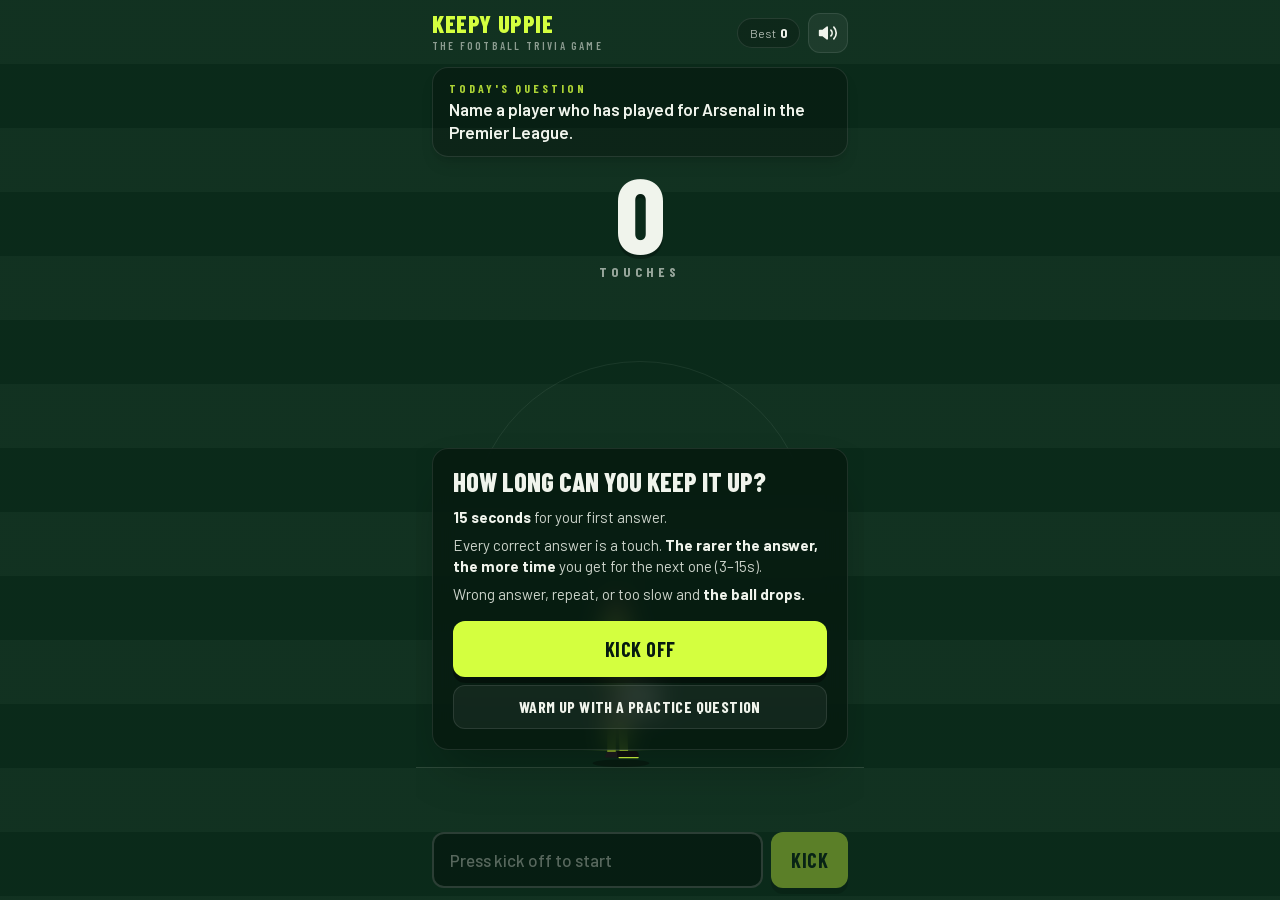
==== commit 0906f0fb: "Update index.html" ====
--- a/index.html
+++ b/index.html
@@ -1 +1,12 @@
-<!DOCTYPE html><html lang="en-IE" class="DwZUPW_variable Nv0GJa_variable h-full antialiased"><head><meta charSet="utf-8"/><meta name="viewport" content="width=device-width, initial-scale=1, interactive-widget=resizes-content"/><link rel="preload" href="/_next/static/media/066ba92c8fc1c222-s.p.3lj349bs9hfu1.woff2" as="font" crossorigin="" type="font/woff2"/><link rel="preload" href="/_next/static/media/26cfda139e115385-s.p.2oeto2j5aaelm.woff2" as="font" crossorigin="" type="font/woff2"/><link rel="preload" href="/_next/static/media/2da4f60ed3b00b11-s.p.0xxdg0o7uh536.woff2" as="font" crossorigin="" type="font/woff2"/><link rel="preload" href="/_next/static/media/5016fbdfc634340b-s.p.2lpos000q_nzo.woff2" as="font" crossorigin="" type="font/woff2"/><link rel="preload" href="/_next/static/media/8d472e246568d62d-s.p.22ggkaf3lyu8c.woff2" as="font" crossorigin="" type="font/woff2"/><link rel="preload" href="/_next/static/media/b5363c3b0545cfa1-s.p.0s4utfvp8prsy.woff2" as="font" crossorigin="" type="font/woff2"/><link rel="preload" href="/_next/static/media/c52d0a8a47055bb1-s.p.2p4adm_386h58.woff2" as="font" crossorigin="" type="font/woff2"/><link rel="stylesheet" href="/_next/static/chunks/1-4ue0l3blc9r.css" data-precedence="next"/><link rel="stylesheet" href="/_next/static/chunks/3fa-fc4zgms73.css" data-precedence="next"/><link rel="preload" as="script" fetchPriority="low" href="/_next/static/chunks/0j1we3cwg31qe.js"/><script src="/_next/static/chunks/1cuyxw6v18rxx.js" async=""></script><script src="/_next/static/chunks/23e6jep2anmtk.js" async=""></script><script src="/_next/static/chunks/turbopack-077hmtqrhcoji.js" async=""></script><script src="/_next/static/chunks/3qfy96eoyh-ek.js" async=""></script><script src="/_next/static/chunks/2_xou7t510d6j.js" async=""></script><meta name="theme-color" content="#0b2c1b"/><title>Keepy Uppie: the football trivia game</title><meta name="description" content="How long can you keep it up? A daily football trivia game: name correct answers before the ball drops. Rarer answers buy more time."/><meta property="og:title" content="Keepy Uppie: the football trivia game"/><meta property="og:description" content="How long can you keep it up?"/><meta property="og:url" content="https://keepyupp.ie"/><meta property="og:site_name" content="Keepy Uppie"/><meta property="og:image" content="https://keepyupp.ie/og.png"/><meta property="og:image:width" content="1200"/><meta property="og:image:height" content="630"/><meta property="og:image:alt" content="Keepy Uppie: the football trivia game"/><meta name="twitter:card" content="summary_large_image"/><meta name="twitter:title" content="Keepy Uppie: the football trivia game"/><meta name="twitter:description" content="How long can you keep it up?"/><meta name="twitter:image" content="https://keepyupp.ie/og.png"/><link rel="icon" href="/icon.svg?icon.07g7443lcfixs.svg" sizes="any" type="image/svg+xml"/><meta name="next-size-adjust" content=""/><script src="/_next/static/chunks/0cz1d0mv5g_q7.js" noModule=""></script></head><body class="kp-stripes min-h-full font-body text-chalk"><div hidden=""><!--$--><!--/$--></div><main class="mx-auto flex h-dvh w-full max-w-md flex-col items-center justify-center gap-4 px-4 text-center"><h1 class="font-display text-3xl font-extrabold tracking-wide text-volt">KEEPY UPPIE</h1><p class="text-sm text-chalk/50">Loading today&#x27;s question…</p></main><!--$--><!--/$--><script id="_R_">(globalThis["TURBOPACK"] || (globalThis["TURBOPACK"] = [])).push({"otherChunks":["static/chunks/0j1we3cwg31qe.js","static/chunks/1cuyxw6v18rxx.js","static/chunks/23e6jep2anmtk.js"],"runtimeModuleIds":[94553]});</script><script src="/_next/static/chunks/0j1we3cwg31qe.js" async=""></script><script>(self.__next_f=self.__next_f||[]).push([0])</script><script>self.__next_f.push([1,"1:\"$Sreact.fragment\"\n2:\"/_next/static/chunks/3qfy96eoyh-ek.js\"\n3:I[39756,[\"$2\"],\"default\"]\n4:I[37457,[\"$2\"],\"default\"]\n6:\"/_next/static/chunks/2_xou7t510d6j.js\"\n7:I[99617,[\"$2\",\"$6\"],\"App\"]\n8:I[97367,[\"$2\"],\"OutletBoundary\"]\n9:\"$Sreact.suspense\"\nb:\"ViewportBoundary\"\nc:I[97367,[\"$2\"],\"$b\"]\ne:\"MetadataBoundary\"\nf:I[97367,[\"$2\"],\"$e\"]\n11:I[68027,[\"$2\"],\"default\",1]\n:HL[\"/_next/static/chunks/1-4ue0l3blc9r.css\",\"style\"]\n:HL[\"/_next/static/chunks/3fa-fc4zgms73.css\",\"style\"]\n:HL[\"/_next/static/media/066ba92c8fc1c222-s.p.3lj349bs9hfu1.woff2\",\"font\",{\"crossOrigin\":\"\",\"type\":\"font/woff2\"}]\n:HL[\"/_next/static/media/26cfda139e115385-s.p.2oeto2j5aaelm.woff2\",\"font\",{\"crossOrigin\":\"\",\"type\":\"font/woff2\"}]\n:HL[\"/_next/static/media/2da4f60ed3b00b11-s.p.0xxdg0o7uh536.woff2\",\"font\",{\"crossOrigin\":\"\",\"type\":\"font/woff2\"}]\n:HL[\"/_next/static/media/5016fbdfc634340b-s.p.2lpos000q_nzo.woff2\",\"font\",{\"crossOrigin\":\"\",\"type\":\"font/woff2\"}]\n:HL[\"/_next/static/media/8d472e246568d62d-s.p.22ggkaf3lyu8c.woff2\",\"font\",{\"crossOrigin\":\"\",\"type\":\"font/woff2\"}]\n:HL[\"/_next/static/media/b5363c3b0545cfa1-s.p.0s4utfvp8prsy.woff2\",\"font\",{\"crossOrigin\":\"\",\"type\":\"font/woff2\"}]\n:HL[\"/_next/static/media/c52d0a8a47055bb1-s.p.2p4adm_386h58.woff2\",\"font\",{\"crossOrigin\":\"\",\"type\":\"font/woff2\"}]\n5:[[\"children\",{\"s\":\"__PAGE__\",\"h\":512,\"d\":{\"r\":[\"$\",\"$1\",\"c\",{\"children\":[[\"$\",\"$L7\",null,{\"fonts\":{\"display\":\"'Barlow Condensed', 'Barlow Condensed Fallback'\",\"body\":\"'Barlow', 'Barlow Fallback'\"}}],[[\"$\",\"script\",\"script-0\",{\"src\":\"/_next/static/chunks/2_xou7t510d6j.js\",\"async\":true,\"nonce\":\"$undefined\"}]],[\"$\",\"$L8\",null,{\"children\":[\"$\",\"$9\",null,{\"name\":\"Next.MetadataOutlet\",\"children\":\"$@a\"}]}]]}],\"p\":false,\"v\":null}}]]\n0:{\"P\":null,\"c\":[\"\",\"\"],\"q\":\"\",\"i\":false,\"t\":{\"t\":{\"s\":\"\",\"h\":528,\"d\":{\"r\":[\"$\",\"$1\",\"c\",{\"children\":[[[\"$\",\"link\",\"0\",{\"rel\":\"stylesheet\",\"href\":\"/_next/static/chunks/1-4ue0l3blc9r.css\",\"precedence\":\"next\",\"crossOrigin\":\"$undefined\",\"nonce\":\"$undefined\"}],[\"$\",\"link\",\"1\",{\"rel\":\"stylesheet\",\"href\":\"/_next/static/chunks/3fa-fc4zgms73.css\",\"precedence\":\"next\",\"crossOrigin\":\"$undefined\",\"nonce\":\"$undefined\"}],[\"$\",\"script\",\"script-0\",{\"src\":\"/_next/static/chunks/3qfy96eoyh-ek.js\",\"async\":true,\"nonce\":\"$undefined\"}]],[\"$\",\"html\",null,{\"lang\":\"en-IE\",\"className\":\"DwZUPW_variable Nv0GJa_variable h-full antialiased\",\"children\":[\"$\",\"body\",null,{\"className\":\"kp-stripes min-h-full font-body text-chalk\",\"children\":[\"$\",\"$L3\",null,{\"parallelRouterKey\":\"children\",\"error\":\"$undefined\",\"errorStyles\":\"$undefined\",\"errorScripts\":\"$undefined\",\"template\":[\"$\",\"$L4\",null,{}],\"templateStyles\":\"$undefined\",\"templateScripts\":\"$undefined\",\"notFound\":[[[\"$\",\"title\",null,{\"children\":\"404: This page could not be found.\"}],[\"$\",\"div\",null,{\"style\":{\"fontFamily\":\"system-ui,\\\"Segoe UI\\\",Roboto,Helvetica,Arial,sans-serif,\\\"Apple Color Emoji\\\",\\\"Segoe UI Emoji\\\"\",\"height\":\"100vh\",\"textAlign\":\"center\",\"display\":\"flex\",\"flexDirection\":\"column\",\"alignItems\":\"center\",\"justifyContent\":\"center\"},\"children\":[\"$\",\"div\",null,{\"children\":[[\"$\",\"style\",null,{\"dangerouslySetInnerHTML\":{\"__html\":\"body{color:#000;background:#fff;margin:0}.next-error-h1{border-right:1px solid rgba(0,0,0,.3)}@media (prefers-color-scheme:dark){body{color:#fff;background:#000}.next-error-h1{border-right:1px solid rgba(255,255,255,.3)}}\"}}],[\"$\",\"h1\",null,{\"className\":\"next-error-h1\",\"style\":{\"display\":\"inline-block\",\"margin\":\"0 20px 0 0\",\"padding\":\"0 23px 0 0\",\"fontSize\":24,\"fontWeight\":500,\"verticalAlign\":\"top\",\"lineHeight\":\"49px\"},\"children\":404}],[\"$\",\"div\",null,{\"style\":{\"display\":\"inline-block\"},\"children\":[\"$\",\"h2\",null,{\"style\":{\"fontSize\":14,\"fontWeight\":400,\"lineHeight\":\"49px\",\"margin\":0},\"children\":\"This page could not be found.\"}]}]]}]}]],[]],\"forbidden\":\"$undefined\",\"unauthorized\":\"$undefined\"}]}]}]]}],\"p\":false,\"v\":null},\"c\":\"$Q5\"},\"h\":{\"r\":[\"$\",\"$1\",\"h\",{\"children\":[null,[\"$\",\"$Lc\",null,{\"children\":\"$Ld\"}],[\"$\",\"$Lf\",null,{\"children\":[[\"$\",\"div\",null,{\"hidden\":true,\"children\":[\"$\",\"$9\",null,{\"name\":\"Next.Metadata\",\"children\":\"$L10\"}]}],null]}],[\"$\",\"meta\",null,{\"name\":\"next-size-adjust\",\"content\":\"\"}]]}],\"p\":false,\"v\":null}},\"m\":\"$undefined\",\"G\":[\"$11\",[[\"$\",\"link\",\"0\",{\"rel\":\"stylesheet\",\"href\":\"/_next/static/chunks/1-4ue0l3blc9r.css\",\"precedence\":\"next\",\"crossOrigin\":\"$undefined\",\"nonce\":\"$undefined\"}],[\"$\",\"link\",\"1\",{\"rel\":\"stylesheet\",\"href\":\"/_next/static/chunks/3fa-fc4zgms73.css\",\"precedence\":\"next\",\"crossOrigin\":\"$undefined\",\"nonce\":\"$undefined\"}]]],\"S\":true,\"r\":\"$undefined\",\"s\":\"$undefined\",\"a\":\"$undefined\",\"l\":\"$undefined\",\"p\":\"$undefined\",\"d\":\"$undefined\",\"b\":\"fU5yTOdIBhTBGu8nYaUhx\"}\nd:[[\"$\",\"meta\",\"0\",{\"charSet\":\"utf-8\"}],[\"$\",\"meta\",\"1\",{\"name\":\"viewport\",\"content\":\"width=device-width, initial-scale=1, interactive-widget=resizes-content\"}],[\"$\",\"meta\",\"2\",{\"name\":\"theme-color\",\"content\":\"#0b2c1b\"}]]\n12:I[27201,[\"$2\"],\"IconMark\"]\na:null\n10:[[\"$\",\"title\",\"0\",{\"children\":\"Keepy Uppie: the football trivia game\"}],[\"$\",\"meta\",\"1\",{\"name\":\"description\",\"content\":\"How long can you keep it up? A daily football trivia game: name correct answers before the ball drops. Rarer answers buy more time.\"}],[\"$\",\"meta\",\"2\",{\"property\":\"og:title\",\"content\":\"Keepy Uppie: the football trivia game\"}],[\"$\",\"meta\",\"3\",{\"property\":\"og:description\",\"content\":\"How long can you keep it up?\"}],[\"$\",\"meta\",\"4\",{\"property\":\"og:url\",\"content\":\"https://keepyupp.ie\"}],[\"$\",\"meta\",\"5\",{\"property\":\"og:site_name\",\"content\":\"Keepy Uppie\"}],[\"$\",\"meta\",\"6\",{\"property\":\"og:image\",\"content\":\"https://keepyupp.ie/og.png\"}],[\"$\",\"meta\",\"7\",{\"property\":\"og:image:width\",\"content\":\"1200\"}],[\"$\",\"meta\",\"8\",{\"property\":\"og:image:height\",\"content\":\"630\"}],[\"$\",\"meta\",\"9\",{\"property\":\"og:image:alt\",\"content\":\"Keepy Uppie: the football trivia game\"}],[\"$\",\"meta\",\"10\",{\"name\":\"twitter:card\",\"content\":\"summary_large_image\"}],[\"$\",\"meta\",\"11\",{\"name\":\"twitter:title\",\"content\":\"Keepy Uppie: the football trivia game\"}],[\"$\",\"meta\",\"12\",{\"name\":\"twitter:description\",\"content\":\"How long can you keep it up?\"}],[\"$\",\"meta\",\"13\",{\"name\":\"twitter:image\",\"content\":\"https://keepyupp.ie/og.png\"}],[\"$\",\"link\",\"14\",{\"rel\":\"icon\",\"href\":\"/icon.svg?icon.07g7443lcfixs.svg\",\"sizes\":\"any\",\"type\":\"image/svg+xml\"}],[\"$\",\"$L12\",\"15\",{}]]\n"])</script></body></html>+<!DOCTYPE html><html lang="en-IE" class="DwZUPW_variable Nv0GJa_variable h-full antialiased">
+	<head>
+<meta charSet="utf-8"/><meta name="viewport" content="width=device-width, initial-scale=1, interactive-widget=resizes-content"/><link rel="preload" href="/_next/static/media/066ba92c8fc1c222-s.p.3lj349bs9hfu1.woff2" as="font" crossorigin="" type="font/woff2"/><link rel="preload" href="/_next/static/media/26cfda139e115385-s.p.2oeto2j5aaelm.woff2" as="font" crossorigin="" type="font/woff2"/><link rel="preload" href="/_next/static/media/2da4f60ed3b00b11-s.p.0xxdg0o7uh536.woff2" as="font" crossorigin="" type="font/woff2"/><link rel="preload" href="/_next/static/media/5016fbdfc634340b-s.p.2lpos000q_nzo.woff2" as="font" crossorigin="" type="font/woff2"/><link rel="preload" href="/_next/static/media/8d472e246568d62d-s.p.22ggkaf3lyu8c.woff2" as="font" crossorigin="" type="font/woff2"/><link rel="preload" href="/_next/static/media/b5363c3b0545cfa1-s.p.0s4utfvp8prsy.woff2" as="font" crossorigin="" type="font/woff2"/><link rel="preload" href="/_next/static/media/c52d0a8a47055bb1-s.p.2p4adm_386h58.woff2" as="font" crossorigin="" type="font/woff2"/><link rel="stylesheet" href="/_next/static/chunks/1-4ue0l3blc9r.css" data-precedence="next"/><link rel="stylesheet" href="/_next/static/chunks/3fa-fc4zgms73.css" data-precedence="next"/><link rel="preload" as="script" fetchPriority="low" href="/_next/static/chunks/0j1we3cwg31qe.js"/><script src="/_next/static/chunks/1cuyxw6v18rxx.js" async=""></script><script src="/_next/static/chunks/23e6jep2anmtk.js" async=""></script><script src="/_next/static/chunks/turbopack-077hmtqrhcoji.js" async=""></script><script src="/_next/static/chunks/3qfy96eoyh-ek.js" async=""></script><script src="/_next/static/chunks/2_xou7t510d6j.js" async=""></script><meta name="theme-color" content="#0b2c1b"/><title>Keepy Uppie: the football trivia game</title><meta name="description" content="How long can you keep it up? A daily football trivia game: name correct answers before the ball drops. Rarer answers buy more time."/><meta property="og:title" content="Keepy Uppie: the football trivia game"/><meta property="og:description" content="How long can you keep it up?"/><meta property="og:url" content="https://keepyupp.ie"/><meta property="og:site_name" content="Keepy Uppie"/><meta property="og:image" content="https://keepyupp.ie/og.png"/><meta property="og:image:width" content="1200"/><meta property="og:image:height" content="630"/><meta property="og:image:alt" content="Keepy Uppie: the football trivia game"/><meta name="twitter:card" content="summary_large_image"/><meta name="twitter:title" content="Keepy Uppie: the football trivia game"/><meta name="twitter:description" content="How long can you keep it up?"/><meta name="twitter:image" content="https://keepyupp.ie/og.png"/><link rel="icon" href="/icon.svg?icon.07g7443lcfixs.svg" sizes="any" type="image/svg+xml"/><meta name="next-size-adjust" content=""/><script src="/_next/static/chunks/0cz1d0mv5g_q7.js" noModule=""></script>
+	<script async src="https://www.googletagmanager.com/gtm.js?id=GTM-MK6FMWZ9"></script>
+<script>
+  window.dataLayer = window.dataLayer || [];
+  function gtag(){dataLayer.push(arguments);}
+  gtag('js', new Date());
+</script>
+
+	</head>
+	<body class="kp-stripes min-h-full font-body text-chalk"><div hidden=""><!--$--><!--/$--></div><main class="mx-auto flex h-dvh w-full max-w-md flex-col items-center justify-center gap-4 px-4 text-center"><h1 class="font-display text-3xl font-extrabold tracking-wide text-volt">KEEPY UPPIE</h1><p class="text-sm text-chalk/50">Loading today&#x27;s question…</p></main><!--$--><!--/$--><script id="_R_">(globalThis["TURBOPACK"] || (globalThis["TURBOPACK"] = [])).push({"otherChunks":["static/chunks/0j1we3cwg31qe.js","static/chunks/1cuyxw6v18rxx.js","static/chunks/23e6jep2anmtk.js"],"runtimeModuleIds":[94553]});</script><script src="/_next/static/chunks/0j1we3cwg31qe.js" async=""></script><script>(self.__next_f=self.__next_f||[]).push([0])</script><script>self.__next_f.push([1,"1:\"$Sreact.fragment\"\n2:\"/_next/static/chunks/3qfy96eoyh-ek.js\"\n3:I[39756,[\"$2\"],\"default\"]\n4:I[37457,[\"$2\"],\"default\"]\n6:\"/_next/static/chunks/2_xou7t510d6j.js\"\n7:I[99617,[\"$2\",\"$6\"],\"App\"]\n8:I[97367,[\"$2\"],\"OutletBoundary\"]\n9:\"$Sreact.suspense\"\nb:\"ViewportBoundary\"\nc:I[97367,[\"$2\"],\"$b\"]\ne:\"MetadataBoundary\"\nf:I[97367,[\"$2\"],\"$e\"]\n11:I[68027,[\"$2\"],\"default\",1]\n:HL[\"/_next/static/chunks/1-4ue0l3blc9r.css\",\"style\"]\n:HL[\"/_next/static/chunks/3fa-fc4zgms73.css\",\"style\"]\n:HL[\"/_next/static/media/066ba92c8fc1c222-s.p.3lj349bs9hfu1.woff2\",\"font\",{\"crossOrigin\":\"\",\"type\":\"font/woff2\"}]\n:HL[\"/_next/static/media/26cfda139e115385-s.p.2oeto2j5aaelm.woff2\",\"font\",{\"crossOrigin\":\"\",\"type\":\"font/woff2\"}]\n:HL[\"/_next/static/media/2da4f60ed3b00b11-s.p.0xxdg0o7uh536.woff2\",\"font\",{\"crossOrigin\":\"\",\"type\":\"font/woff2\"}]\n:HL[\"/_next/static/media/5016fbdfc634340b-s.p.2lpos000q_nzo.woff2\",\"font\",{\"crossOrigin\":\"\",\"type\":\"font/woff2\"}]\n:HL[\"/_next/static/media/8d472e246568d62d-s.p.22ggkaf3lyu8c.woff2\",\"font\",{\"crossOrigin\":\"\",\"type\":\"font/woff2\"}]\n:HL[\"/_next/static/media/b5363c3b0545cfa1-s.p.0s4utfvp8prsy.woff2\",\"font\",{\"crossOrigin\":\"\",\"type\":\"font/woff2\"}]\n:HL[\"/_next/static/media/c52d0a8a47055bb1-s.p.2p4adm_386h58.woff2\",\"font\",{\"crossOrigin\":\"\",\"type\":\"font/woff2\"}]\n5:[[\"children\",{\"s\":\"__PAGE__\",\"h\":512,\"d\":{\"r\":[\"$\",\"$1\",\"c\",{\"children\":[[\"$\",\"$L7\",null,{\"fonts\":{\"display\":\"'Barlow Condensed', 'Barlow Condensed Fallback'\",\"body\":\"'Barlow', 'Barlow Fallback'\"}}],[[\"$\",\"script\",\"script-0\",{\"src\":\"/_next/static/chunks/2_xou7t510d6j.js\",\"async\":true,\"nonce\":\"$undefined\"}]],[\"$\",\"$L8\",null,{\"children\":[\"$\",\"$9\",null,{\"name\":\"Next.MetadataOutlet\",\"children\":\"$@a\"}]}]]}],\"p\":false,\"v\":null}}]]\n0:{\"P\":null,\"c\":[\"\",\"\"],\"q\":\"\",\"i\":false,\"t\":{\"t\":{\"s\":\"\",\"h\":528,\"d\":{\"r\":[\"$\",\"$1\",\"c\",{\"children\":[[[\"$\",\"link\",\"0\",{\"rel\":\"stylesheet\",\"href\":\"/_next/static/chunks/1-4ue0l3blc9r.css\",\"precedence\":\"next\",\"crossOrigin\":\"$undefined\",\"nonce\":\"$undefined\"}],[\"$\",\"link\",\"1\",{\"rel\":\"stylesheet\",\"href\":\"/_next/static/chunks/3fa-fc4zgms73.css\",\"precedence\":\"next\",\"crossOrigin\":\"$undefined\",\"nonce\":\"$undefined\"}],[\"$\",\"script\",\"script-0\",{\"src\":\"/_next/static/chunks/3qfy96eoyh-ek.js\",\"async\":true,\"nonce\":\"$undefined\"}]],[\"$\",\"html\",null,{\"lang\":\"en-IE\",\"className\":\"DwZUPW_variable Nv0GJa_variable h-full antialiased\",\"children\":[\"$\",\"body\",null,{\"className\":\"kp-stripes min-h-full font-body text-chalk\",\"children\":[\"$\",\"$L3\",null,{\"parallelRouterKey\":\"children\",\"error\":\"$undefined\",\"errorStyles\":\"$undefined\",\"errorScripts\":\"$undefined\",\"template\":[\"$\",\"$L4\",null,{}],\"templateStyles\":\"$undefined\",\"templateScripts\":\"$undefined\",\"notFound\":[[[\"$\",\"title\",null,{\"children\":\"404: This page could not be found.\"}],[\"$\",\"div\",null,{\"style\":{\"fontFamily\":\"system-ui,\\\"Segoe UI\\\",Roboto,Helvetica,Arial,sans-serif,\\\"Apple Color Emoji\\\",\\\"Segoe UI Emoji\\\"\",\"height\":\"100vh\",\"textAlign\":\"center\",\"display\":\"flex\",\"flexDirection\":\"column\",\"alignItems\":\"center\",\"justifyContent\":\"center\"},\"children\":[\"$\",\"div\",null,{\"children\":[[\"$\",\"style\",null,{\"dangerouslySetInnerHTML\":{\"__html\":\"body{color:#000;background:#fff;margin:0}.next-error-h1{border-right:1px solid rgba(0,0,0,.3)}@media (prefers-color-scheme:dark){body{color:#fff;background:#000}.next-error-h1{border-right:1px solid rgba(255,255,255,.3)}}\"}}],[\"$\",\"h1\",null,{\"className\":\"next-error-h1\",\"style\":{\"display\":\"inline-block\",\"margin\":\"0 20px 0 0\",\"padding\":\"0 23px 0 0\",\"fontSize\":24,\"fontWeight\":500,\"verticalAlign\":\"top\",\"lineHeight\":\"49px\"},\"children\":404}],[\"$\",\"div\",null,{\"style\":{\"display\":\"inline-block\"},\"children\":[\"$\",\"h2\",null,{\"style\":{\"fontSize\":14,\"fontWeight\":400,\"lineHeight\":\"49px\",\"margin\":0},\"children\":\"This page could not be found.\"}]}]]}]}]],[]],\"forbidden\":\"$undefined\",\"unauthorized\":\"$undefined\"}]}]}]]}],\"p\":false,\"v\":null},\"c\":\"$Q5\"},\"h\":{\"r\":[\"$\",\"$1\",\"h\",{\"children\":[null,[\"$\",\"$Lc\",null,{\"children\":\"$Ld\"}],[\"$\",\"$Lf\",null,{\"children\":[[\"$\",\"div\",null,{\"hidden\":true,\"children\":[\"$\",\"$9\",null,{\"name\":\"Next.Metadata\",\"children\":\"$L10\"}]}],null]}],[\"$\",\"meta\",null,{\"name\":\"next-size-adjust\",\"content\":\"\"}]]}],\"p\":false,\"v\":null}},\"m\":\"$undefined\",\"G\":[\"$11\",[[\"$\",\"link\",\"0\",{\"rel\":\"stylesheet\",\"href\":\"/_next/static/chunks/1-4ue0l3blc9r.css\",\"precedence\":\"next\",\"crossOrigin\":\"$undefined\",\"nonce\":\"$undefined\"}],[\"$\",\"link\",\"1\",{\"rel\":\"stylesheet\",\"href\":\"/_next/static/chunks/3fa-fc4zgms73.css\",\"precedence\":\"next\",\"crossOrigin\":\"$undefined\",\"nonce\":\"$undefined\"}]]],\"S\":true,\"r\":\"$undefined\",\"s\":\"$undefined\",\"a\":\"$undefined\",\"l\":\"$undefined\",\"p\":\"$undefined\",\"d\":\"$undefined\",\"b\":\"fU5yTOdIBhTBGu8nYaUhx\"}\nd:[[\"$\",\"meta\",\"0\",{\"charSet\":\"utf-8\"}],[\"$\",\"meta\",\"1\",{\"name\":\"viewport\",\"content\":\"width=device-width, initial-scale=1, interactive-widget=resizes-content\"}],[\"$\",\"meta\",\"2\",{\"name\":\"theme-color\",\"content\":\"#0b2c1b\"}]]\n12:I[27201,[\"$2\"],\"IconMark\"]\na:null\n10:[[\"$\",\"title\",\"0\",{\"children\":\"Keepy Uppie: the football trivia game\"}],[\"$\",\"meta\",\"1\",{\"name\":\"description\",\"content\":\"How long can you keep it up? A daily football trivia game: name correct answers before the ball drops. Rarer answers buy more time.\"}],[\"$\",\"meta\",\"2\",{\"property\":\"og:title\",\"content\":\"Keepy Uppie: the football trivia game\"}],[\"$\",\"meta\",\"3\",{\"property\":\"og:description\",\"content\":\"How long can you keep it up?\"}],[\"$\",\"meta\",\"4\",{\"property\":\"og:url\",\"content\":\"https://keepyupp.ie\"}],[\"$\",\"meta\",\"5\",{\"property\":\"og:site_name\",\"content\":\"Keepy Uppie\"}],[\"$\",\"meta\",\"6\",{\"property\":\"og:image\",\"content\":\"https://keepyupp.ie/og.png\"}],[\"$\",\"meta\",\"7\",{\"property\":\"og:image:width\",\"content\":\"1200\"}],[\"$\",\"meta\",\"8\",{\"property\":\"og:image:height\",\"content\":\"630\"}],[\"$\",\"meta\",\"9\",{\"property\":\"og:image:alt\",\"content\":\"Keepy Uppie: the football trivia game\"}],[\"$\",\"meta\",\"10\",{\"name\":\"twitter:card\",\"content\":\"summary_large_image\"}],[\"$\",\"meta\",\"11\",{\"name\":\"twitter:title\",\"content\":\"Keepy Uppie: the football trivia game\"}],[\"$\",\"meta\",\"12\",{\"name\":\"twitter:description\",\"content\":\"How long can you keep it up?\"}],[\"$\",\"meta\",\"13\",{\"name\":\"twitter:image\",\"content\":\"https://keepyupp.ie/og.png\"}],[\"$\",\"link\",\"14\",{\"rel\":\"icon\",\"href\":\"/icon.svg?icon.07g7443lcfixs.svg\",\"sizes\":\"any\",\"type\":\"image/svg+xml\"}],[\"$\",\"$L12\",\"15\",{}]]\n"])</script></body></html>
--- a/_next/static/chunks/3fa-fc4zgms73.css
+++ b/_next/static/chunks/3fa-fc4zgms73.css
@@ -0,0 +1 @@
+@layer properties{@supports (((-webkit-hyphens:none)) and (not (margin-trim:block))) or ((-moz-orient:inline) and (not (color:rgb(from red r g b)))){*,:before,:after,::backdrop{--tw-translate-x:0;--tw-translate-y:0;--tw-translate-z:0;--tw-rotate-x:initial;--tw-rotate-y:initial;--tw-rotate-z:initial;--tw-skew-x:initial;--tw-skew-y:initial;--tw-space-y-reverse:0;--tw-divide-y-reverse:0;--tw-border-style:solid;--tw-leading:initial;--tw-font-weight:initial;--tw-tracking:initial;--tw-ordinal:initial;--tw-slashed-zero:initial;--tw-numeric-figure:initial;--tw-numeric-spacing:initial;--tw-numeric-fraction:initial;--tw-shadow:0 0 #0000;--tw-shadow-color:initial;--tw-shadow-alpha:100%;--tw-inset-shadow:0 0 #0000;--tw-inset-shadow-color:initial;--tw-inset-shadow-alpha:100%;--tw-ring-color:initial;--tw-ring-shadow:0 0 #0000;--tw-inset-ring-color:initial;--tw-inset-ring-shadow:0 0 #0000;--tw-ring-inset:initial;--tw-ring-offset-width:0px;--tw-ring-offset-color:#fff;--tw-ring-offset-shadow:0 0 #0000;--tw-outline-style:solid;--tw-blur:initial;--tw-brightness:initial;--tw-contrast:initial;--tw-grayscale:initial;--tw-hue-rotate:initial;--tw-invert:initial;--tw-opacity:initial;--tw-saturate:initial;--tw-sepia:initial;--tw-drop-shadow:initial;--tw-drop-shadow-color:initial;--tw-drop-shadow-alpha:100%;--tw-drop-shadow-size:initial;--tw-backdrop-blur:initial;--tw-backdrop-brightness:initial;--tw-backdrop-contrast:initial;--tw-backdrop-grayscale:initial;--tw-backdrop-hue-rotate:initial;--tw-backdrop-invert:initial;--tw-backdrop-opacity:initial;--tw-backdrop-saturate:initial;--tw-backdrop-sepia:initial;--tw-scale-x:1;--tw-scale-y:1;--tw-scale-z:1}}}@layer theme{:root,:host{--font-sans:-apple-system, BlinkMacSystemFont, "Segoe UI", Roboto, "Helvetica Neue", "Noto Sans", Arial, sans-serif, "Apple Color Emoji", "Segoe UI Emoji", "Segoe UI Symbol", "Noto Color Emoji";--font-mono:ui-monospace, SFMono-Regular, Menlo, Monaco, Consolas, "Liberation Mono", "Courier New", monospace;--color-black:#000;--color-white:#fff;--spacing:.25rem;--container-md:28rem;--text-xs:.75rem;--text-xs--line-height:calc(1 / .75);--text-sm:.875rem;--text-sm--line-height:calc(1.25 / .875);--text-base:1rem;--text-base--line-height:calc(1.5 / 1);--text-lg:1.125rem;--text-lg--line-height:calc(1.75 / 1.125);--text-xl:1.25rem;--text-xl--line-height:calc(1.75 / 1.25);--text-2xl:1.5rem;--text-2xl--line-height:calc(2 / 1.5);--text-3xl:1.875rem;--text-3xl--line-height:calc(2.25 / 1.875);--text-7xl:4.5rem;--text-7xl--line-height:1;--font-weight-medium:500;--font-weight-semibold:600;--font-weight-bold:700;--font-weight-extrabold:800;--tracking-normal:0em;--tracking-wide:.025em;--leading-tight:1.25;--leading-snug:1.375;--radius-xl:.75rem;--radius-2xl:1rem;--blur-sm:8px;--blur-md:12px;--default-transition-duration:.15s;--default-transition-timing-function:cubic-bezier(.4, 0, .2, 1);--default-font-family:var(--font-sans);--default-mono-font-family:var(--font-mono);--color-pitch-900:#0b2c1b;--color-pitch-950:#061a10;--color-chalk:#f0f4ec;--color-volt:#d4ff3f;--color-amber:#ffb547;--color-flare:#ff5a4e;--color-band-common:#7ee0a1;--color-band-medium:#4fd6d0;--color-band-rare:#6cb8ff;--color-band-veryrare:#b99bff;--color-band-unique:#ffd23f;--font-display:var(--font-barlow-condensed), "Arial Narrow", sans-serif;--font-body:var(--font-barlow), system-ui, sans-serif}}@layer base{*,:after,:before,::backdrop{box-sizing:border-box;border:0 solid;margin:0;padding:0}::file-selector-button{box-sizing:border-box;border:0 solid;margin:0;padding:0}html,:host{-webkit-text-size-adjust:100%;tab-size:4;line-height:1.5;font-family:var(--default-font-family,-apple-system, BlinkMacSystemFont, "Segoe UI", Roboto, "Helvetica Neue", "Noto Sans", Arial, sans-serif, "Apple Color Emoji", "Segoe UI Emoji", "Segoe UI Symbol", "Noto Color Emoji");font-feature-settings:var(--default-font-feature-settings,normal);font-variation-settings:var(--default-font-variation-settings,normal);-webkit-tap-highlight-color:transparent}hr{height:0;color:inherit;border-top-width:1px}abbr:where([title]){-webkit-text-decoration:underline dotted;text-decoration:underline dotted}h1,h2,h3,h4,h5,h6{font-size:inherit;font-weight:inherit}a{color:inherit;-webkit-text-decoration:inherit;-webkit-text-decoration:inherit;-webkit-text-decoration:inherit;-webkit-text-decoration:inherit;text-decoration:inherit}b,strong{font-weight:bolder}code,kbd,samp,pre{font-family:var(--default-mono-font-family,ui-monospace, SFMono-Regular, Menlo, Monaco, Consolas, "Liberation Mono", "Courier New", monospace);font-feature-settings:var(--default-mono-font-feature-settings,normal);font-variation-settings:var(--default-mono-font-variation-settings,normal);font-size:1em}small{font-size:80%}sub,sup{vertical-align:baseline;font-size:75%;line-height:0;position:relative}sub{bottom:-.25em}sup{top:-.5em}table{text-indent:0;border-color:inherit;border-collapse:collapse}:-moz-focusring:where(:not(iframe)){outline:auto}progress{vertical-align:baseline}summary{display:list-item}ol,ul,menu{list-style:none}img,svg,video,canvas,audio,iframe,embed,object{vertical-align:middle;display:block}img,video{max-width:100%;height:auto}button,input,select,optgroup,textarea{font:inherit;font-feature-settings:inherit;font-variation-settings:inherit;letter-spacing:inherit;color:inherit;opacity:1;background-color:#0000;border-radius:0}::file-selector-button{font:inherit;font-feature-settings:inherit;font-variation-settings:inherit;letter-spacing:inherit;color:inherit;opacity:1;background-color:#0000;border-radius:0}:where(select:is([multiple],[size])) optgroup{font-weight:bolder}:where(select:is([multiple],[size])) optgroup option{padding-inline-start:20px}::file-selector-button{margin-inline-end:4px}::placeholder{opacity:1}@supports (not ((-webkit-appearance:-apple-pay-button))) or (contain-intrinsic-size:1px){::placeholder{color:currentColor}@supports (color:color-mix(in lab, red, red)){::placeholder{color:color-mix(in oklab, currentcolor 50%, transparent)}}}textarea{resize:vertical}::-webkit-search-decoration{-webkit-appearance:none}::-webkit-date-and-time-value{min-height:1lh;text-align:inherit}::-webkit-datetime-edit{display:inline-flex}::-webkit-datetime-edit-fields-wrapper{padding:0}::-webkit-datetime-edit{padding-block:0}::-webkit-datetime-edit-year-field{padding-block:0}::-webkit-datetime-edit-month-field{padding-block:0}::-webkit-datetime-edit-day-field{padding-block:0}::-webkit-datetime-edit-hour-field{padding-block:0}::-webkit-datetime-edit-minute-field{padding-block:0}::-webkit-datetime-edit-second-field{padding-block:0}::-webkit-datetime-edit-millisecond-field{padding-block:0}::-webkit-datetime-edit-meridiem-field{padding-block:0}::-webkit-calendar-picker-indicator{line-height:1}:-moz-ui-invalid{box-shadow:none}button,input:where([type=button],[type=reset],[type=submit]){appearance:button}::file-selector-button{appearance:button}::-webkit-inner-spin-button{height:auto}::-webkit-outer-spin-button{height:auto}[hidden]:where(:not([hidden=until-found])){display:none!important}}@layer components;@layer utilities{.pointer-events-none{pointer-events:none}.collapse{visibility:collapse}.visible{visibility:visible}.sr-only{clip-path:inset(50%);white-space:nowrap;border-width:0;width:1px;height:1px;margin:-1px;padding:0;position:absolute;overflow:hidden}.absolute{position:absolute}.fixed{position:fixed}.relative{position:relative}.static{position:static}.sticky{position:sticky}.inset-0{inset:0}.inset-x-0{inset-inline:0}.inset-x-4{inset-inline:calc(var(--spacing) * 4)}.top-1\/2{top:50%}.top-3{top:calc(var(--spacing) * 3)}.bottom-0{bottom:0}.bottom-\[150px\]{bottom:150px}.left-1\/2{left:50%}.isolate{isolation:isolate}.z-10{z-index:10}.z-20{z-index:20}.z-30{z-index:30}.mx-auto{margin-inline:auto}.mt-0\.5{margin-top:calc(var(--spacing) * .5)}.mt-1{margin-top:var(--spacing)}.mt-2{margin-top:calc(var(--spacing) * 2)}.mt-3{margin-top:calc(var(--spacing) * 3)}.mt-4{margin-top:calc(var(--spacing) * 4)}.mt-\[3\%\]{margin-top:3%}.mb-1{margin-bottom:var(--spacing)}.mb-2{margin-bottom:calc(var(--spacing) * 2)}.mb-3{margin-bottom:calc(var(--spacing) * 3)}.ml-0\.5{margin-left:calc(var(--spacing) * .5)}.ml-1\.5{margin-left:calc(var(--spacing) * 1.5)}.block{display:block}.contents{display:contents}.flex{display:flex}.grid{display:grid}.hidden{display:none}.inline{display:inline}.inline-block{display:inline-block}.inline-flex{display:inline-flex}.table{display:table}.aspect-square{aspect-ratio:1}.h-1\.5{height:calc(var(--spacing) * 1.5)}.h-2{height:calc(var(--spacing) * 2)}.h-2\.5{height:calc(var(--spacing) * 2.5)}.h-4{height:calc(var(--spacing) * 4)}.h-5{height:calc(var(--spacing) * 5)}.h-6{height:calc(var(--spacing) * 6)}.h-8{height:calc(var(--spacing) * 8)}.h-10{height:calc(var(--spacing) * 10)}.h-11{height:calc(var(--spacing) * 11)}.h-14{height:calc(var(--spacing) * 14)}.h-15{height:calc(var(--spacing) * 15)}.h-20{height:calc(var(--spacing) * 20)}.h-\[min\(80vw\,340px\)\]{height:min(80vw,340px)}.h-dvh{height:100dvh}.h-full{height:100%}.h-px{height:1px}.min-h-0{min-height:0}.min-h-full{min-height:100%}.w-1\.5{width:calc(var(--spacing) * 1.5)}.w-2{width:calc(var(--spacing) * 2)}.w-2\.5{width:calc(var(--spacing) * 2.5)}.w-4{width:calc(var(--spacing) * 4)}.w-5{width:calc(var(--spacing) * 5)}.w-10{width:calc(var(--spacing) * 10)}.w-\[min\(80vw\,340px\)\]{width:min(80vw,340px)}.w-auto{width:auto}.w-full{width:100%}.max-w-\[85\%\]{max-width:85%}.max-w-md{max-width:var(--container-md)}.min-w-0{min-width:0}.flex-1{flex:1}.shrink-0{flex-shrink:0}.grow{flex-grow:1}.origin-bottom{transform-origin:bottom}.-translate-x-1\/2{--tw-translate-x:calc(calc(1 / 2 * 100%) * -1);translate:var(--tw-translate-x) var(--tw-translate-y)}.-translate-y-\[30\%\]{--tw-translate-y:calc(30% * -1);translate:var(--tw-translate-x) var(--tw-translate-y)}.-rotate-90{rotate:-90deg}.transform{transform:var(--tw-rotate-x, ) var(--tw-rotate-y, ) var(--tw-rotate-z, ) var(--tw-skew-x, ) var(--tw-skew-y, )}.grid-cols-2{grid-template-columns:repeat(2,minmax(0,1fr))}.grid-cols-4{grid-template-columns:repeat(4,minmax(0,1fr))}.flex-col{flex-direction:column}.flex-wrap{flex-wrap:wrap}.items-baseline{align-items:baseline}.items-center{align-items:center}.items-end{align-items:flex-end}.justify-between{justify-content:space-between}.justify-center{justify-content:center}.gap-1\.5{gap:calc(var(--spacing) * 1.5)}.gap-2{gap:calc(var(--spacing) * 2)}.gap-3{gap:calc(var(--spacing) * 3)}.gap-4{gap:calc(var(--spacing) * 4)}.gap-5{gap:calc(var(--spacing) * 5)}:where(.space-y-2>:not(:last-child)){--tw-space-y-reverse:0;margin-block-start:calc(calc(var(--spacing) * 2) * var(--tw-space-y-reverse));margin-block-end:calc(calc(var(--spacing) * 2) * calc(1 - var(--tw-space-y-reverse)))}:where(.divide-y>:not(:last-child)){--tw-divide-y-reverse:0;border-bottom-style:var(--tw-border-style);border-top-style:var(--tw-border-style);border-top-width:calc(1px * var(--tw-divide-y-reverse));border-bottom-width:calc(1px * calc(1 - var(--tw-divide-y-reverse)))}:where(.divide-white\/5>:not(:last-child)){border-color:#ffffff0d}@supports (color:color-mix(in lab, red, red)){:where(.divide-white\/5>:not(:last-child)){border-color:color-mix(in oklab, var(--color-white) 5%, transparent)}}.truncate{text-overflow:ellipsis;white-space:nowrap;overflow:hidden}.overflow-hidden{overflow:hidden}.overflow-x-auto{overflow-x:auto}.overflow-y-auto{overflow-y:auto}.rounded{border-radius:.25rem}.rounded-2xl{border-radius:var(--radius-2xl)}.rounded-full{border-radius:2147483647px}.rounded-xl{border-radius:var(--radius-xl)}.border{border-style:var(--tw-border-style);border-width:1px}.border-2{border-style:var(--tw-border-style);border-width:2px}.border-chalk\/\[0\.07\]{border-color:#f0f4ec12}@supports (color:color-mix(in lab, red, red)){.border-chalk\/\[0\.07\]{border-color:color-mix(in oklab, var(--color-chalk) 7.0%, transparent)}}.border-white\/10{border-color:#ffffff1a}@supports (color:color-mix(in lab, red, red)){.border-white\/10{border-color:color-mix(in oklab, var(--color-white) 10%, transparent)}}.border-white\/15{border-color:#ffffff26}@supports (color:color-mix(in lab, red, red)){.border-white\/15{border-color:color-mix(in oklab, var(--color-white) 15%, transparent)}}.bg-band-common{background-color:var(--color-band-common)}.bg-band-medium{background-color:var(--color-band-medium)}.bg-band-rare{background-color:var(--color-band-rare)}.bg-band-unique{background-color:var(--color-band-unique)}.bg-band-veryrare{background-color:var(--color-band-veryrare)}.bg-black\/20{background-color:#0003}@supports (color:color-mix(in lab, red, red)){.bg-black\/20{background-color:color-mix(in oklab, var(--color-black) 20%, transparent)}}.bg-black\/25{background-color:#00000040}@supports (color:color-mix(in lab, red, red)){.bg-black\/25{background-color:color-mix(in oklab, var(--color-black) 25%, transparent)}}.bg-black\/30{background-color:#0000004d}@supports (color:color-mix(in lab, red, red)){.bg-black\/30{background-color:color-mix(in oklab, var(--color-black) 30%, transparent)}}.bg-chalk\/15{background-color:#f0f4ec26}@supports (color:color-mix(in lab, red, red)){.bg-chalk\/15{background-color:color-mix(in oklab, var(--color-chalk) 15%, transparent)}}.bg-chalk\/50{background-color:#f0f4ec80}@supports (color:color-mix(in lab, red, red)){.bg-chalk\/50{background-color:color-mix(in oklab, var(--color-chalk) 50%, transparent)}}.bg-pitch-950\/80{background-color:#061a10cc}@supports (color:color-mix(in lab, red, red)){.bg-pitch-950\/80{background-color:color-mix(in oklab, var(--color-pitch-950) 80%, transparent)}}.bg-pitch-950\/85{background-color:#061a10d9}@supports (color:color-mix(in lab, red, red)){.bg-pitch-950\/85{background-color:color-mix(in oklab, var(--color-pitch-950) 85%, transparent)}}.bg-volt{background-color:var(--color-volt)}.bg-volt\/70{background-color:#d4ff3fb3}@supports (color:color-mix(in lab, red, red)){.bg-volt\/70{background-color:color-mix(in oklab, var(--color-volt) 70%, transparent)}}.bg-volt\/\[0\.07\]{background-color:#d4ff3f12}@supports (color:color-mix(in lab, red, red)){.bg-volt\/\[0\.07\]{background-color:color-mix(in oklab, var(--color-volt) 7.0%, transparent)}}.bg-white\/5{background-color:#ffffff0d}@supports (color:color-mix(in lab, red, red)){.bg-white\/5{background-color:color-mix(in oklab, var(--color-white) 5%, transparent)}}.fill-black\/30{fill:#0000004d}@supports (color:color-mix(in lab, red, red)){.fill-black\/30{fill:color-mix(in oklab, var(--color-black) 30%, transparent)}}.fill-pitch-950\/80{fill:#061a10cc}@supports (color:color-mix(in lab, red, red)){.fill-pitch-950\/80{fill:color-mix(in oklab, var(--color-pitch-950) 80%, transparent)}}.fill-white{fill:var(--color-white)}.p-5{padding:calc(var(--spacing) * 5)}.p-\[7\.8\%\]{padding:7.8%}.px-2\.5{padding-inline:calc(var(--spacing) * 2.5)}.px-3{padding-inline:calc(var(--spacing) * 3)}.px-4{padding-inline:calc(var(--spacing) * 4)}.px-5{padding-inline:calc(var(--spacing) * 5)}.px-6{padding-inline:calc(var(--spacing) * 6)}.py-0\.5{padding-block:calc(var(--spacing) * .5)}.py-1{padding-block:var(--spacing)}.py-2{padding-block:calc(var(--spacing) * 2)}.py-2\.5{padding-block:calc(var(--spacing) * 2.5)}.py-3{padding-block:calc(var(--spacing) * 3)}.py-5{padding-block:calc(var(--spacing) * 5)}.pt-3{padding-top:calc(var(--spacing) * 3)}.pt-6{padding-top:calc(var(--spacing) * 6)}.pt-\[max\(12px\,env\(safe-area-inset-top\)\)\]{padding-top:max(12px, env(safe-area-inset-top))}.pb-8{padding-bottom:calc(var(--spacing) * 8)}.pb-\[max\(12px\,env\(safe-area-inset-bottom\)\)\]{padding-bottom:max(12px, env(safe-area-inset-bottom))}.text-center{text-align:center}.text-right{text-align:right}.font-body{font-family:var(--font-body)}.font-display{font-family:var(--font-display)}.text-2xl{font-size:var(--text-2xl);line-height:var(--tw-leading,var(--text-2xl--line-height))}.text-3xl{font-size:var(--text-3xl);line-height:var(--tw-leading,var(--text-3xl--line-height))}.text-7xl{font-size:var(--text-7xl);line-height:var(--tw-leading,var(--text-7xl--line-height))}.text-base{font-size:var(--text-base);line-height:var(--tw-leading,var(--text-base--line-height))}.text-lg{font-size:var(--text-lg);line-height:var(--tw-leading,var(--text-lg--line-height))}.text-sm{font-size:var(--text-sm);line-height:var(--tw-leading,var(--text-sm--line-height))}.text-xl{font-size:var(--text-xl);line-height:var(--tw-leading,var(--text-xl--line-height))}.text-xs{font-size:var(--text-xs);line-height:var(--tw-leading,var(--text-xs--line-height))}.text-\[11px\]{font-size:11px}.text-\[15px\]{font-size:15px}.text-\[17px\]{font-size:17px}.text-\[104px\]{font-size:104px}.text-\[clamp\(11px\,3vw\,15px\)\]{font-size:clamp(11px,3vw,15px)}.text-\[clamp\(13px\,4vw\,21px\)\]{font-size:clamp(13px,4vw,21px)}.text-\[clamp\(16px\,4\.5vw\,22px\)\]{font-size:clamp(16px,4.5vw,22px)}.text-\[clamp\(18px\,5vw\,24px\)\]{font-size:clamp(18px,5vw,24px)}.text-\[clamp\(18px\,5vw\,26px\)\]{font-size:clamp(18px,5vw,26px)}.text-\[clamp\(21px\,6\.4vw\,26px\)\]{font-size:clamp(21px,6.4vw,26px)}.text-\[clamp\(84px\,28vw\,160px\)\]{font-size:clamp(84px,28vw,160px)}.leading-\[0\.8\]{--tw-leading:.8;line-height:.8}.leading-\[0\.85\]{--tw-leading:.85;line-height:.85}.leading-none{--tw-leading:1;line-height:1}.leading-snug{--tw-leading:var(--leading-snug);line-height:var(--leading-snug)}.leading-tight{--tw-leading:var(--leading-tight);line-height:var(--leading-tight)}.font-bold{--tw-font-weight:var(--font-weight-bold);font-weight:var(--font-weight-bold)}.font-extrabold{--tw-font-weight:var(--font-weight-extrabold);font-weight:var(--font-weight-extrabold)}.font-medium{--tw-font-weight:var(--font-weight-medium);font-weight:var(--font-weight-medium)}.font-semibold{--tw-font-weight:var(--font-weight-semibold);font-weight:var(--font-weight-semibold)}.tracking-\[0\.2em\]{--tw-tracking:.2em;letter-spacing:.2em}.tracking-\[0\.3em\]{--tw-tracking:.3em;letter-spacing:.3em}.tracking-\[0\.25em\]{--tw-tracking:.25em;letter-spacing:.25em}.tracking-\[0\.35em\]{--tw-tracking:.35em;letter-spacing:.35em}.tracking-normal{--tw-tracking:var(--tracking-normal);letter-spacing:var(--tracking-normal)}.tracking-wide{--tw-tracking:var(--tracking-wide);letter-spacing:var(--tracking-wide)}.break-all{word-break:break-all}.whitespace-nowrap{white-space:nowrap}.text-amber{color:var(--color-amber)}.text-band-common{color:var(--color-band-common)}.text-band-medium{color:var(--color-band-medium)}.text-band-rare{color:var(--color-band-rare)}.text-band-unique{color:var(--color-band-unique)}.text-band-veryrare{color:var(--color-band-veryrare)}.text-chalk{color:var(--color-chalk)}.text-chalk\/40{color:#f0f4ec66}@supports (color:color-mix(in lab, red, red)){.text-chalk\/40{color:color-mix(in oklab, var(--color-chalk) 40%, transparent)}}.text-chalk\/50{color:#f0f4ec80}@supports (color:color-mix(in lab, red, red)){.text-chalk\/50{color:color-mix(in oklab, var(--color-chalk) 50%, transparent)}}.text-chalk\/55{color:#f0f4ec8c}@supports (color:color-mix(in lab, red, red)){.text-chalk\/55{color:color-mix(in oklab, var(--color-chalk) 55%, transparent)}}.text-chalk\/60{color:#f0f4ec99}@supports (color:color-mix(in lab, red, red)){.text-chalk\/60{color:color-mix(in oklab, var(--color-chalk) 60%, transparent)}}.text-chalk\/65{color:#f0f4eca6}@supports (color:color-mix(in lab, red, red)){.text-chalk\/65{color:color-mix(in oklab, var(--color-chalk) 65%, transparent)}}.text-chalk\/70{color:#f0f4ecb3}@supports (color:color-mix(in lab, red, red)){.text-chalk\/70{color:color-mix(in oklab, var(--color-chalk) 70%, transparent)}}.text-chalk\/75{color:#f0f4ecbf}@supports (color:color-mix(in lab, red, red)){.text-chalk\/75{color:color-mix(in oklab, var(--color-chalk) 75%, transparent)}}.text-chalk\/80{color:#f0f4eccc}@supports (color:color-mix(in lab, red, red)){.text-chalk\/80{color:color-mix(in oklab, var(--color-chalk) 80%, transparent)}}.text-chalk\/85{color:#f0f4ecd9}@supports (color:color-mix(in lab, red, red)){.text-chalk\/85{color:color-mix(in oklab, var(--color-chalk) 85%, transparent)}}.text-flare{color:var(--color-flare)}.text-pitch-950{color:var(--color-pitch-950)}.text-volt{color:var(--color-volt)}.text-volt\/80{color:#d4ff3fcc}@supports (color:color-mix(in lab, red, red)){.text-volt\/80{color:color-mix(in oklab, var(--color-volt) 80%, transparent)}}.capitalize{text-transform:capitalize}.lowercase{text-transform:lowercase}.normal-case{text-transform:none}.uppercase{text-transform:uppercase}.italic{font-style:italic}.tabular-nums{--tw-numeric-spacing:tabular-nums;font-variant-numeric:var(--tw-ordinal, ) var(--tw-slashed-zero, ) var(--tw-numeric-figure, ) var(--tw-numeric-spacing, ) var(--tw-numeric-fraction, )}.underline-offset-2{text-underline-offset:2px}.underline-offset-4{text-underline-offset:4px}.antialiased{-webkit-font-smoothing:antialiased;-moz-osx-font-smoothing:grayscale}.opacity-0{opacity:0}.opacity-100{opacity:1}.shadow{--tw-shadow:0 1px 3px 0 var(--tw-shadow-color,#0000001a), 0 1px 2px -1px var(--tw-shadow-color,#0000001a);box-shadow:var(--tw-inset-shadow), var(--tw-inset-ring-shadow), var(--tw-ring-offset-shadow), var(--tw-ring-shadow), var(--tw-shadow)}.shadow-2xl{--tw-shadow:0 25px 50px -12px var(--tw-shadow-color,#00000040);box-shadow:var(--tw-inset-shadow), var(--tw-inset-ring-shadow), var(--tw-ring-offset-shadow), var(--tw-ring-shadow), var(--tw-shadow)}.shadow-\[0_6px_0_0_rgba\(0\,0\,0\,0\.35\)\]{--tw-shadow:0 6px 0 0 var(--tw-shadow-color,#00000059);box-shadow:var(--tw-inset-shadow), var(--tw-inset-ring-shadow), var(--tw-ring-offset-shadow), var(--tw-ring-shadow), var(--tw-shadow)}.shadow-lg{--tw-shadow:0 10px 15px -3px var(--tw-shadow-color,#0000001a), 0 4px 6px -4px var(--tw-shadow-color,#0000001a);box-shadow:var(--tw-inset-shadow), var(--tw-inset-ring-shadow), var(--tw-ring-offset-shadow), var(--tw-ring-shadow), var(--tw-shadow)}.ring{--tw-ring-shadow:var(--tw-ring-inset, ) 0 0 0 calc(1px + var(--tw-ring-offset-width)) var(--tw-ring-color,currentcolor);box-shadow:var(--tw-inset-shadow), var(--tw-inset-ring-shadow), var(--tw-ring-offset-shadow), var(--tw-ring-shadow), var(--tw-shadow)}.outline{outline-style:var(--tw-outline-style);outline-width:1px}.blur-\[2px\]{--tw-blur:blur(2px);filter:var(--tw-blur, ) var(--tw-brightness, ) var(--tw-contrast, ) var(--tw-grayscale, ) var(--tw-hue-rotate, ) var(--tw-invert, ) var(--tw-saturate, ) var(--tw-sepia, ) var(--tw-drop-shadow, )}.drop-shadow-\[0_4px_0_rgba\(0\,0\,0\,0\.25\)\]{--tw-drop-shadow-size:drop-shadow(0 4px 0 var(--tw-drop-shadow-color,#00000040));--tw-drop-shadow:var(--tw-drop-shadow-size);filter:var(--tw-blur, ) var(--tw-brightness, ) var(--tw-contrast, ) var(--tw-grayscale, ) var(--tw-hue-rotate, ) var(--tw-invert, ) var(--tw-saturate, ) var(--tw-sepia, ) var(--tw-drop-shadow, )}.drop-shadow-\[0_6px_6px_rgba\(0\,0\,0\,0\.35\)\]{--tw-drop-shadow-size:drop-shadow(0 6px 6px var(--tw-drop-shadow-color,#00000059));--tw-drop-shadow:var(--tw-drop-shadow-size);filter:var(--tw-blur, ) var(--tw-brightness, ) var(--tw-contrast, ) var(--tw-grayscale, ) var(--tw-hue-rotate, ) var(--tw-invert, ) var(--tw-saturate, ) var(--tw-sepia, ) var(--tw-drop-shadow, )}.sepia{--tw-sepia:sepia(100%);filter:var(--tw-blur, ) var(--tw-brightness, ) var(--tw-contrast, ) var(--tw-grayscale, ) var(--tw-hue-rotate, ) var(--tw-invert, ) var(--tw-saturate, ) var(--tw-sepia, ) var(--tw-drop-shadow, )}.filter{filter:var(--tw-blur, ) var(--tw-brightness, ) var(--tw-contrast, ) var(--tw-grayscale, ) var(--tw-hue-rotate, ) var(--tw-invert, ) var(--tw-saturate, ) var(--tw-sepia, ) var(--tw-drop-shadow, )}.backdrop-blur-md{--tw-backdrop-blur:blur(var(--blur-md));-webkit-backdrop-filter:var(--tw-backdrop-blur, ) var(--tw-backdrop-brightness, ) var(--tw-backdrop-contrast, ) var(--tw-backdrop-grayscale, ) var(--tw-backdrop-hue-rotate, ) var(--tw-backdrop-invert, ) var(--tw-backdrop-opacity, ) var(--tw-backdrop-saturate, ) var(--tw-backdrop-sepia, );backdrop-filter:var(--tw-backdrop-blur, ) var(--tw-backdrop-brightness, ) var(--tw-backdrop-contrast, ) var(--tw-backdrop-grayscale, ) var(--tw-backdrop-hue-rotate, ) var(--tw-backdrop-invert, ) var(--tw-backdrop-opacity, ) var(--tw-backdrop-saturate, ) var(--tw-backdrop-sepia, )}.backdrop-blur-sm{--tw-backdrop-blur:blur(var(--blur-sm));-webkit-backdrop-filter:var(--tw-backdrop-blur, ) var(--tw-backdrop-brightness, ) var(--tw-backdrop-contrast, ) var(--tw-backdrop-grayscale, ) var(--tw-backdrop-hue-rotate, ) var(--tw-backdrop-invert, ) var(--tw-backdrop-opacity, ) var(--tw-backdrop-saturate, ) var(--tw-backdrop-sepia, );backdrop-filter:var(--tw-backdrop-blur, ) var(--tw-backdrop-brightness, ) var(--tw-backdrop-contrast, ) var(--tw-backdrop-grayscale, ) var(--tw-backdrop-hue-rotate, ) var(--tw-backdrop-invert, ) var(--tw-backdrop-opacity, ) var(--tw-backdrop-saturate, ) var(--tw-backdrop-sepia, )}.transition{transition-property:color,background-color,border-color,outline-color,text-decoration-color,fill,stroke,--tw-gradient-from,--tw-gradient-via,--tw-gradient-to,opacity,box-shadow,transform,translate,scale,rotate,filter,-webkit-backdrop-filter,backdrop-filter,display,content-visibility,overlay,pointer-events;transition-timing-function:var(--tw-ease,var(--default-transition-timing-function));transition-duration:var(--tw-duration,var(--default-transition-duration))}.transition-\[transform\,background-color\,opacity\]{transition-property:transform,background-color,opacity;transition-timing-function:var(--tw-ease,var(--default-transition-timing-function));transition-duration:var(--tw-duration,var(--default-transition-duration))}.transition-opacity{transition-property:opacity;transition-timing-function:var(--tw-ease,var(--default-transition-timing-function));transition-duration:var(--tw-duration,var(--default-transition-duration))}.will-change-transform{will-change:transform}.placeholder\:text-chalk\/35::placeholder{color:#f0f4ec59}@supports (color:color-mix(in lab, red, red)){.placeholder\:text-chalk\/35::placeholder{color:color-mix(in oklab, var(--color-chalk) 35%, transparent)}}@media (hover:hover){.hover\:bg-volt\/90:hover{background-color:#d4ff3fe6}@supports (color:color-mix(in lab, red, red)){.hover\:bg-volt\/90:hover{background-color:color-mix(in oklab, var(--color-volt) 90%, transparent)}}.hover\:bg-white\/5:hover{background-color:#ffffff0d}@supports (color:color-mix(in lab, red, red)){.hover\:bg-white\/5:hover{background-color:color-mix(in oklab, var(--color-white) 5%, transparent)}}.hover\:bg-white\/10:hover{background-color:#ffffff1a}@supports (color:color-mix(in lab, red, red)){.hover\:bg-white\/10:hover{background-color:color-mix(in oklab, var(--color-white) 10%, transparent)}}.hover\:text-chalk:hover{color:var(--color-chalk)}.hover\:underline:hover{text-decoration-line:underline}}.focus\:border-volt:focus{border-color:var(--color-volt)}.focus\:outline-none:focus{--tw-outline-style:none;outline-style:none}.focus-visible\:ring-2:focus-visible{--tw-ring-shadow:var(--tw-ring-inset, ) 0 0 0 calc(2px + var(--tw-ring-offset-width)) var(--tw-ring-color,currentcolor);box-shadow:var(--tw-inset-shadow), var(--tw-inset-ring-shadow), var(--tw-ring-offset-shadow), var(--tw-ring-shadow), var(--tw-shadow)}.focus-visible\:ring-volt:focus-visible{--tw-ring-color:var(--color-volt)}.focus-visible\:ring-offset-2:focus-visible{--tw-ring-offset-width:2px;--tw-ring-offset-shadow:var(--tw-ring-inset, ) 0 0 0 var(--tw-ring-offset-width) var(--tw-ring-offset-color)}.focus-visible\:ring-offset-pitch-900:focus-visible{--tw-ring-offset-color:var(--color-pitch-900)}.focus-visible\:outline-none:focus-visible{--tw-outline-style:none;outline-style:none}.active\:scale-95:active{--tw-scale-x:95%;--tw-scale-y:95%;--tw-scale-z:95%;scale:var(--tw-scale-x) var(--tw-scale-y)}.active\:scale-\[0\.97\]:active{scale:.97}.disabled\:pointer-events-none:disabled{pointer-events:none}.disabled\:opacity-40:disabled{opacity:.4}}:root{--kp-shirt:#d4ff3f;--kp-shorts:#0d1512;--kp-sock:#d4ff3f;--kp-sock-shade:#a8cc2c;--kp-skin:#c98f66;--kp-skin-shade:#a87250;--lightningcss-light: ;--lightningcss-dark:initial;color-scheme:dark}html,body{background:var(--color-pitch-900);overscroll-behavior:none}.kp-stripes{background-color:var(--color-pitch-900);background-image:repeating-linear-gradient(#ffffff07 0 64px,#0000000d 64px 128px)}.kp-feed{scrollbar-width:none}.kp-feed::-webkit-scrollbar{display:none}.kp-player .kp-upper{animation:2.6s ease-in-out infinite kp-breathe}.kp-player.is-panic .kp-upper{animation:.42s ease-in-out infinite kp-panic}.kp-player .kp-arm-front,.kp-player .kp-arm-back,.kp-player .kp-head{transition:transform .26s cubic-bezier(.3,.7,.3,1)}.kp-player.is-panic .kp-arm-front{transform:rotate(-28deg)}.kp-player.is-panic .kp-arm-back{transform:rotate(24deg)}.kp-player.is-fail .kp-upper{transition:transform .3s ease-out;animation:none;transform:rotate(5deg)translateY(2px)}.kp-player.is-fail .kp-arm-front{transform:rotate(-160deg)}.kp-player.is-fail .kp-arm-back{transform:rotate(-150deg)}.kp-player.is-fail .kp-head{transform:rotate(14deg)}@keyframes kp-breathe{0%,to{transform:translateY(0)rotate(0)}50%{transform:translateY(1.2px)rotate(-.8deg)}}@keyframes kp-panic{0%,to{transform:translateY(0)rotate(-1deg)}50%{transform:translateY(2px)rotate(1.5deg)}}.kp-stage.is-panic .kp-seconds{color:var(--color-flare);animation:.5s ease-in-out infinite kp-pulse}@keyframes kp-pulse{50%{transform:scale(1.08)}}.kp-pop{animation:.26s cubic-bezier(.2,1.4,.4,1) kp-pop}@keyframes kp-pop{0%{opacity:.6;transform:scale(.82)}to{opacity:1;transform:scale(1)}}.kp-feedback{animation:.22s ease-out kp-rise}.kp-chip-in{animation:.26s cubic-bezier(.2,1.3,.4,1) kp-chip}@keyframes kp-rise{0%{opacity:0;transform:translateY(6px)}to{opacity:1;transform:translateY(0)}}@keyframes kp-chip{0%{opacity:0;transform:scale(.6)}to{opacity:1;transform:scale(1)}}.kp-sheet-in{animation:.32s cubic-bezier(.2,.9,.3,1) kp-sheet}@keyframes kp-sheet{0%{opacity:0;transform:translateY(16px)}to{opacity:1;transform:translateY(0)}}@media (prefers-reduced-motion:reduce){.kp-player .kp-upper,.kp-player.is-panic .kp-upper,.kp-stage.is-panic .kp-seconds{animation:none}}@property --tw-translate-x{syntax:"*";inherits:false;initial-value:0}@property --tw-translate-y{syntax:"*";inherits:false;initial-value:0}@property --tw-translate-z{syntax:"*";inherits:false;initial-value:0}@property --tw-rotate-x{syntax:"*";inherits:false}@property --tw-rotate-y{syntax:"*";inherits:false}@property --tw-rotate-z{syntax:"*";inherits:false}@property --tw-skew-x{syntax:"*";inherits:false}@property --tw-skew-y{syntax:"*";inherits:false}@property --tw-space-y-reverse{syntax:"*";inherits:false;initial-value:0}@property --tw-divide-y-reverse{syntax:"*";inherits:false;initial-value:0}@property --tw-border-style{syntax:"*";inherits:false;initial-value:solid}@property --tw-leading{syntax:"*";inherits:false}@property --tw-font-weight{syntax:"*";inherits:false}@property --tw-tracking{syntax:"*";inherits:false}@property --tw-ordinal{syntax:"*";inherits:false}@property --tw-slashed-zero{syntax:"*";inherits:false}@property --tw-numeric-figure{syntax:"*";inherits:false}@property --tw-numeric-spacing{syntax:"*";inherits:false}@property --tw-numeric-fraction{syntax:"*";inherits:false}@property --tw-shadow{syntax:"*";inherits:false;initial-value:0 0 #0000}@property --tw-shadow-color{syntax:"*";inherits:false}@property --tw-shadow-alpha{syntax:"<percentage>";inherits:false;initial-value:100%}@property --tw-inset-shadow{syntax:"*";inherits:false;initial-value:0 0 #0000}@property --tw-inset-shadow-color{syntax:"*";inherits:false}@property --tw-inset-shadow-alpha{syntax:"<percentage>";inherits:false;initial-value:100%}@property --tw-ring-color{syntax:"*";inherits:false}@property --tw-ring-shadow{syntax:"*";inherits:false;initial-value:0 0 #0000}@property --tw-inset-ring-color{syntax:"*";inherits:false}@property --tw-inset-ring-shadow{syntax:"*";inherits:false;initial-value:0 0 #0000}@property --tw-ring-inset{syntax:"*";inherits:false}@property --tw-ring-offset-width{syntax:"<length>";inherits:false;initial-value:0}@property --tw-ring-offset-color{syntax:"*";inherits:false;initial-value:#fff}@property --tw-ring-offset-shadow{syntax:"*";inherits:false;initial-value:0 0 #0000}@property --tw-outline-style{syntax:"*";inherits:false;initial-value:solid}@property --tw-blur{syntax:"*";inherits:false}@property --tw-brightness{syntax:"*";inherits:false}@property --tw-contrast{syntax:"*";inherits:false}@property --tw-grayscale{syntax:"*";inherits:false}@property --tw-hue-rotate{syntax:"*";inherits:false}@property --tw-invert{syntax:"*";inherits:false}@property --tw-opacity{syntax:"*";inherits:false}@property --tw-saturate{syntax:"*";inherits:false}@property --tw-sepia{syntax:"*";inherits:false}@property --tw-drop-shadow{syntax:"*";inherits:false}@property --tw-drop-shadow-color{syntax:"*";inherits:false}@property --tw-drop-shadow-alpha{syntax:"<percentage>";inherits:false;initial-value:100%}@property --tw-drop-shadow-size{syntax:"*";inherits:false}@property --tw-backdrop-blur{syntax:"*";inherits:false}@property --tw-backdrop-brightness{syntax:"*";inherits:false}@property --tw-backdrop-contrast{syntax:"*";inherits:false}@property --tw-backdrop-grayscale{syntax:"*";inherits:false}@property --tw-backdrop-hue-rotate{syntax:"*";inherits:false}@property --tw-backdrop-invert{syntax:"*";inherits:false}@property --tw-backdrop-opacity{syntax:"*";inherits:false}@property --tw-backdrop-saturate{syntax:"*";inherits:false}@property --tw-backdrop-sepia{syntax:"*";inherits:false}@property --tw-scale-x{syntax:"*";inherits:false;initial-value:1}@property --tw-scale-y{syntax:"*";inherits:false;initial-value:1}@property --tw-scale-z{syntax:"*";inherits:false;initial-value:1}
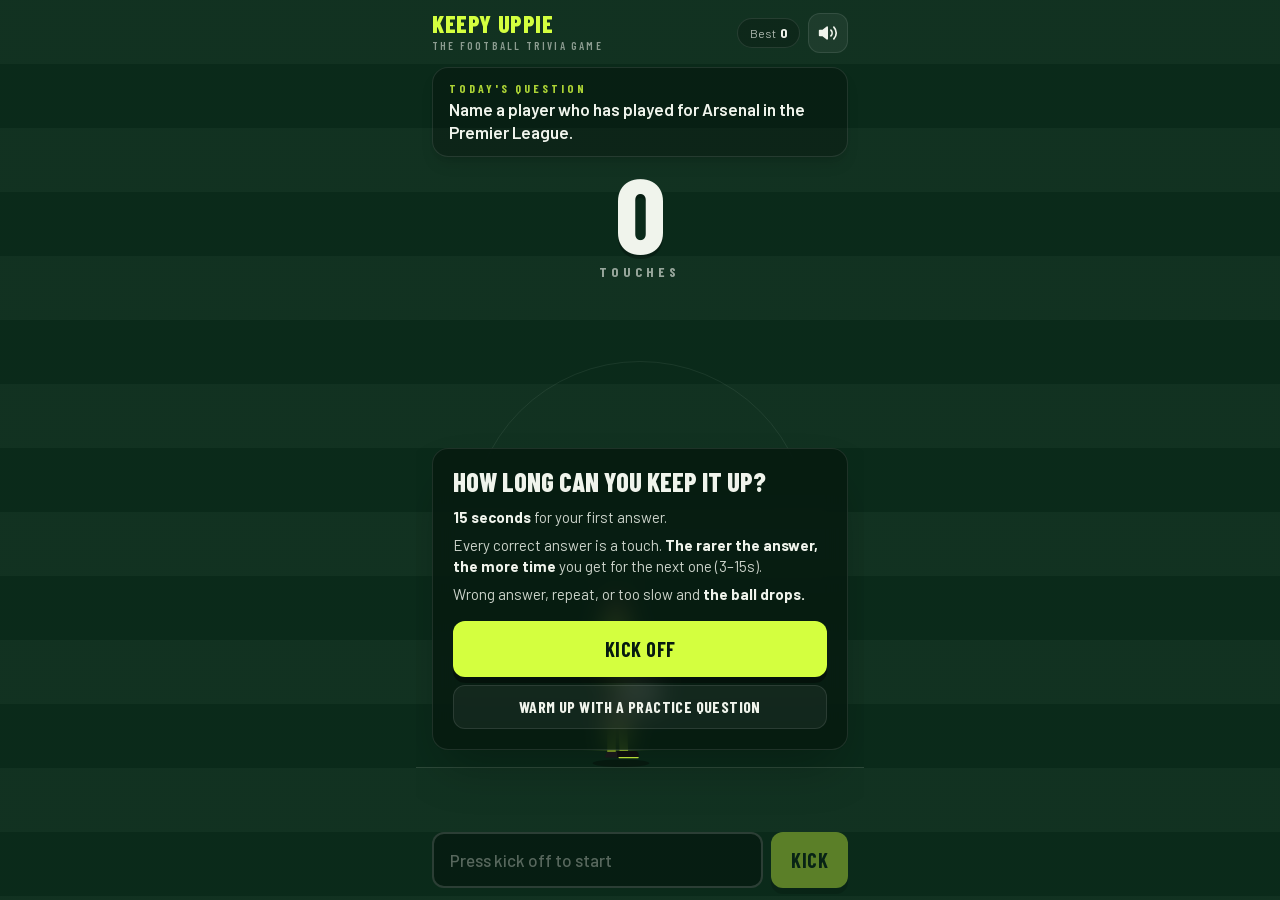
==== commit 4481caa7: "Refactor index.html structure and scripts" ====
--- a/index.html
+++ b/index.html
@@ -1,12 +1,11 @@
 <!DOCTYPE html><html lang="en-IE" class="DwZUPW_variable Nv0GJa_variable h-full antialiased">
 	<head>
-<meta charSet="utf-8"/><meta name="viewport" content="width=device-width, initial-scale=1, interactive-widget=resizes-content"/><link rel="preload" href="/_next/static/media/066ba92c8fc1c222-s.p.3lj349bs9hfu1.woff2" as="font" crossorigin="" type="font/woff2"/><link rel="preload" href="/_next/static/media/26cfda139e115385-s.p.2oeto2j5aaelm.woff2" as="font" crossorigin="" type="font/woff2"/><link rel="preload" href="/_next/static/media/2da4f60ed3b00b11-s.p.0xxdg0o7uh536.woff2" as="font" crossorigin="" type="font/woff2"/><link rel="preload" href="/_next/static/media/5016fbdfc634340b-s.p.2lpos000q_nzo.woff2" as="font" crossorigin="" type="font/woff2"/><link rel="preload" href="/_next/static/media/8d472e246568d62d-s.p.22ggkaf3lyu8c.woff2" as="font" crossorigin="" type="font/woff2"/><link rel="preload" href="/_next/static/media/b5363c3b0545cfa1-s.p.0s4utfvp8prsy.woff2" as="font" crossorigin="" type="font/woff2"/><link rel="preload" href="/_next/static/media/c52d0a8a47055bb1-s.p.2p4adm_386h58.woff2" as="font" crossorigin="" type="font/woff2"/><link rel="stylesheet" href="/_next/static/chunks/1-4ue0l3blc9r.css" data-precedence="next"/><link rel="stylesheet" href="/_next/static/chunks/3fa-fc4zgms73.css" data-precedence="next"/><link rel="preload" as="script" fetchPriority="low" href="/_next/static/chunks/0j1we3cwg31qe.js"/><script src="/_next/static/chunks/1cuyxw6v18rxx.js" async=""></script><script src="/_next/static/chunks/23e6jep2anmtk.js" async=""></script><script src="/_next/static/chunks/turbopack-077hmtqrhcoji.js" async=""></script><script src="/_next/static/chunks/3qfy96eoyh-ek.js" async=""></script><script src="/_next/static/chunks/2_xou7t510d6j.js" async=""></script><meta name="theme-color" content="#0b2c1b"/><title>Keepy Uppie: the football trivia game</title><meta name="description" content="How long can you keep it up? A daily football trivia game: name correct answers before the ball drops. Rarer answers buy more time."/><meta property="og:title" content="Keepy Uppie: the football trivia game"/><meta property="og:description" content="How long can you keep it up?"/><meta property="og:url" content="https://keepyupp.ie"/><meta property="og:site_name" content="Keepy Uppie"/><meta property="og:image" content="https://keepyupp.ie/og.png"/><meta property="og:image:width" content="1200"/><meta property="og:image:height" content="630"/><meta property="og:image:alt" content="Keepy Uppie: the football trivia game"/><meta name="twitter:card" content="summary_large_image"/><meta name="twitter:title" content="Keepy Uppie: the football trivia game"/><meta name="twitter:description" content="How long can you keep it up?"/><meta name="twitter:image" content="https://keepyupp.ie/og.png"/><link rel="icon" href="/icon.svg?icon.07g7443lcfixs.svg" sizes="any" type="image/svg+xml"/><meta name="next-size-adjust" content=""/><script src="/_next/static/chunks/0cz1d0mv5g_q7.js" noModule=""></script>
-	<script async src="https://www.googletagmanager.com/gtm.js?id=GTM-MK6FMWZ9"></script>
-<script>
+		<script>
   window.dataLayer = window.dataLayer || [];
   function gtag(){dataLayer.push(arguments);}
   gtag('js', new Date());
 </script>
-
-	</head>
+<meta charSet="utf-8"/><meta name="viewport" content="width=device-width, initial-scale=1, interactive-widget=resizes-content"/><link rel="preload" href="/_next/static/media/066ba92c8fc1c222-s.p.3lj349bs9hfu1.woff2" as="font" crossorigin="" type="font/woff2"/><link rel="preload" href="/_next/static/media/26cfda139e115385-s.p.2oeto2j5aaelm.woff2" as="font" crossorigin="" type="font/woff2"/><link rel="preload" href="/_next/static/media/2da4f60ed3b00b11-s.p.0xxdg0o7uh536.woff2" as="font" crossorigin="" type="font/woff2"/><link rel="preload" href="/_next/static/media/5016fbdfc634340b-s.p.2lpos000q_nzo.woff2" as="font" crossorigin="" type="font/woff2"/><link rel="preload" href="/_next/static/media/8d472e246568d62d-s.p.22ggkaf3lyu8c.woff2" as="font" crossorigin="" type="font/woff2"/><link rel="preload" href="/_next/static/media/b5363c3b0545cfa1-s.p.0s4utfvp8prsy.woff2" as="font" crossorigin="" type="font/woff2"/><link rel="preload" href="/_next/static/media/c52d0a8a47055bb1-s.p.2p4adm_386h58.woff2" as="font" crossorigin="" type="font/woff2"/><link rel="stylesheet" href="/_next/static/chunks/1-4ue0l3blc9r.css" data-precedence="next"/><link rel="stylesheet" href="/_next/static/chunks/3fa-fc4zgms73.css" data-precedence="next"/><link rel="preload" as="script" fetchPriority="low" href="/_next/static/chunks/0j1we3cwg31qe.js"/><script src="/_next/static/chunks/1cuyxw6v18rxx.js" async=""></script><script src="/_next/static/chunks/23e6jep2anmtk.js" async=""></script><script src="/_next/static/chunks/turbopack-077hmtqrhcoji.js" async=""></script><script src="/_next/static/chunks/3qfy96eoyh-ek.js" async=""></script><script src="/_next/static/chunks/2_xou7t510d6j.js" async=""></script><meta name="theme-color" content="#0b2c1b"/><title>Keepy Uppie: the football trivia game</title><meta name="description" content="How long can you keep it up? A daily football trivia game: name correct answers before the ball drops. Rarer answers buy more time."/><meta property="og:title" content="Keepy Uppie: the football trivia game"/><meta property="og:description" content="How long can you keep it up?"/><meta property="og:url" content="https://keepyupp.ie"/><meta property="og:site_name" content="Keepy Uppie"/><meta property="og:image" content="https://keepyupp.ie/og.png"/><meta property="og:image:width" content="1200"/><meta property="og:image:height" content="630"/><meta property="og:image:alt" content="Keepy Uppie: the football trivia game"/><meta name="twitter:card" content="summary_large_image"/><meta name="twitter:title" content="Keepy Uppie: the football trivia game"/><meta name="twitter:description" content="How long can you keep it up?"/><meta name="twitter:image" content="https://keepyupp.ie/og.png"/><link rel="icon" href="/icon.svg?icon.07g7443lcfixs.svg" sizes="any" type="image/svg+xml"/><meta name="next-size-adjust" content=""/><script src="/_next/static/chunks/0cz1d0mv5g_q7.js" noModule=""></script>
+	<script async src="https://www.googletagmanager.com/gtm.js?id=GTM-MK6FMWZ9"></script>
+</head>
 	<body class="kp-stripes min-h-full font-body text-chalk"><div hidden=""><!--$--><!--/$--></div><main class="mx-auto flex h-dvh w-full max-w-md flex-col items-center justify-center gap-4 px-4 text-center"><h1 class="font-display text-3xl font-extrabold tracking-wide text-volt">KEEPY UPPIE</h1><p class="text-sm text-chalk/50">Loading today&#x27;s question…</p></main><!--$--><!--/$--><script id="_R_">(globalThis["TURBOPACK"] || (globalThis["TURBOPACK"] = [])).push({"otherChunks":["static/chunks/0j1we3cwg31qe.js","static/chunks/1cuyxw6v18rxx.js","static/chunks/23e6jep2anmtk.js"],"runtimeModuleIds":[94553]});</script><script src="/_next/static/chunks/0j1we3cwg31qe.js" async=""></script><script>(self.__next_f=self.__next_f||[]).push([0])</script><script>self.__next_f.push([1,"1:\"$Sreact.fragment\"\n2:\"/_next/static/chunks/3qfy96eoyh-ek.js\"\n3:I[39756,[\"$2\"],\"default\"]\n4:I[37457,[\"$2\"],\"default\"]\n6:\"/_next/static/chunks/2_xou7t510d6j.js\"\n7:I[99617,[\"$2\",\"$6\"],\"App\"]\n8:I[97367,[\"$2\"],\"OutletBoundary\"]\n9:\"$Sreact.suspense\"\nb:\"ViewportBoundary\"\nc:I[97367,[\"$2\"],\"$b\"]\ne:\"MetadataBoundary\"\nf:I[97367,[\"$2\"],\"$e\"]\n11:I[68027,[\"$2\"],\"default\",1]\n:HL[\"/_next/static/chunks/1-4ue0l3blc9r.css\",\"style\"]\n:HL[\"/_next/static/chunks/3fa-fc4zgms73.css\",\"style\"]\n:HL[\"/_next/static/media/066ba92c8fc1c222-s.p.3lj349bs9hfu1.woff2\",\"font\",{\"crossOrigin\":\"\",\"type\":\"font/woff2\"}]\n:HL[\"/_next/static/media/26cfda139e115385-s.p.2oeto2j5aaelm.woff2\",\"font\",{\"crossOrigin\":\"\",\"type\":\"font/woff2\"}]\n:HL[\"/_next/static/media/2da4f60ed3b00b11-s.p.0xxdg0o7uh536.woff2\",\"font\",{\"crossOrigin\":\"\",\"type\":\"font/woff2\"}]\n:HL[\"/_next/static/media/5016fbdfc634340b-s.p.2lpos000q_nzo.woff2\",\"font\",{\"crossOrigin\":\"\",\"type\":\"font/woff2\"}]\n:HL[\"/_next/static/media/8d472e246568d62d-s.p.22ggkaf3lyu8c.woff2\",\"font\",{\"crossOrigin\":\"\",\"type\":\"font/woff2\"}]\n:HL[\"/_next/static/media/b5363c3b0545cfa1-s.p.0s4utfvp8prsy.woff2\",\"font\",{\"crossOrigin\":\"\",\"type\":\"font/woff2\"}]\n:HL[\"/_next/static/media/c52d0a8a47055bb1-s.p.2p4adm_386h58.woff2\",\"font\",{\"crossOrigin\":\"\",\"type\":\"font/woff2\"}]\n5:[[\"children\",{\"s\":\"__PAGE__\",\"h\":512,\"d\":{\"r\":[\"$\",\"$1\",\"c\",{\"children\":[[\"$\",\"$L7\",null,{\"fonts\":{\"display\":\"'Barlow Condensed', 'Barlow Condensed Fallback'\",\"body\":\"'Barlow', 'Barlow Fallback'\"}}],[[\"$\",\"script\",\"script-0\",{\"src\":\"/_next/static/chunks/2_xou7t510d6j.js\",\"async\":true,\"nonce\":\"$undefined\"}]],[\"$\",\"$L8\",null,{\"children\":[\"$\",\"$9\",null,{\"name\":\"Next.MetadataOutlet\",\"children\":\"$@a\"}]}]]}],\"p\":false,\"v\":null}}]]\n0:{\"P\":null,\"c\":[\"\",\"\"],\"q\":\"\",\"i\":false,\"t\":{\"t\":{\"s\":\"\",\"h\":528,\"d\":{\"r\":[\"$\",\"$1\",\"c\",{\"children\":[[[\"$\",\"link\",\"0\",{\"rel\":\"stylesheet\",\"href\":\"/_next/static/chunks/1-4ue0l3blc9r.css\",\"precedence\":\"next\",\"crossOrigin\":\"$undefined\",\"nonce\":\"$undefined\"}],[\"$\",\"link\",\"1\",{\"rel\":\"stylesheet\",\"href\":\"/_next/static/chunks/3fa-fc4zgms73.css\",\"precedence\":\"next\",\"crossOrigin\":\"$undefined\",\"nonce\":\"$undefined\"}],[\"$\",\"script\",\"script-0\",{\"src\":\"/_next/static/chunks/3qfy96eoyh-ek.js\",\"async\":true,\"nonce\":\"$undefined\"}]],[\"$\",\"html\",null,{\"lang\":\"en-IE\",\"className\":\"DwZUPW_variable Nv0GJa_variable h-full antialiased\",\"children\":[\"$\",\"body\",null,{\"className\":\"kp-stripes min-h-full font-body text-chalk\",\"children\":[\"$\",\"$L3\",null,{\"parallelRouterKey\":\"children\",\"error\":\"$undefined\",\"errorStyles\":\"$undefined\",\"errorScripts\":\"$undefined\",\"template\":[\"$\",\"$L4\",null,{}],\"templateStyles\":\"$undefined\",\"templateScripts\":\"$undefined\",\"notFound\":[[[\"$\",\"title\",null,{\"children\":\"404: This page could not be found.\"}],[\"$\",\"div\",null,{\"style\":{\"fontFamily\":\"system-ui,\\\"Segoe UI\\\",Roboto,Helvetica,Arial,sans-serif,\\\"Apple Color Emoji\\\",\\\"Segoe UI Emoji\\\"\",\"height\":\"100vh\",\"textAlign\":\"center\",\"display\":\"flex\",\"flexDirection\":\"column\",\"alignItems\":\"center\",\"justifyContent\":\"center\"},\"children\":[\"$\",\"div\",null,{\"children\":[[\"$\",\"style\",null,{\"dangerouslySetInnerHTML\":{\"__html\":\"body{color:#000;background:#fff;margin:0}.next-error-h1{border-right:1px solid rgba(0,0,0,.3)}@media (prefers-color-scheme:dark){body{color:#fff;background:#000}.next-error-h1{border-right:1px solid rgba(255,255,255,.3)}}\"}}],[\"$\",\"h1\",null,{\"className\":\"next-error-h1\",\"style\":{\"display\":\"inline-block\",\"margin\":\"0 20px 0 0\",\"padding\":\"0 23px 0 0\",\"fontSize\":24,\"fontWeight\":500,\"verticalAlign\":\"top\",\"lineHeight\":\"49px\"},\"children\":404}],[\"$\",\"div\",null,{\"style\":{\"display\":\"inline-block\"},\"children\":[\"$\",\"h2\",null,{\"style\":{\"fontSize\":14,\"fontWeight\":400,\"lineHeight\":\"49px\",\"margin\":0},\"children\":\"This page could not be found.\"}]}]]}]}]],[]],\"forbidden\":\"$undefined\",\"unauthorized\":\"$undefined\"}]}]}]]}],\"p\":false,\"v\":null},\"c\":\"$Q5\"},\"h\":{\"r\":[\"$\",\"$1\",\"h\",{\"children\":[null,[\"$\",\"$Lc\",null,{\"children\":\"$Ld\"}],[\"$\",\"$Lf\",null,{\"children\":[[\"$\",\"div\",null,{\"hidden\":true,\"children\":[\"$\",\"$9\",null,{\"name\":\"Next.Metadata\",\"children\":\"$L10\"}]}],null]}],[\"$\",\"meta\",null,{\"name\":\"next-size-adjust\",\"content\":\"\"}]]}],\"p\":false,\"v\":null}},\"m\":\"$undefined\",\"G\":[\"$11\",[[\"$\",\"link\",\"0\",{\"rel\":\"stylesheet\",\"href\":\"/_next/static/chunks/1-4ue0l3blc9r.css\",\"precedence\":\"next\",\"crossOrigin\":\"$undefined\",\"nonce\":\"$undefined\"}],[\"$\",\"link\",\"1\",{\"rel\":\"stylesheet\",\"href\":\"/_next/static/chunks/3fa-fc4zgms73.css\",\"precedence\":\"next\",\"crossOrigin\":\"$undefined\",\"nonce\":\"$undefined\"}]]],\"S\":true,\"r\":\"$undefined\",\"s\":\"$undefined\",\"a\":\"$undefined\",\"l\":\"$undefined\",\"p\":\"$undefined\",\"d\":\"$undefined\",\"b\":\"fU5yTOdIBhTBGu8nYaUhx\"}\nd:[[\"$\",\"meta\",\"0\",{\"charSet\":\"utf-8\"}],[\"$\",\"meta\",\"1\",{\"name\":\"viewport\",\"content\":\"width=device-width, initial-scale=1, interactive-widget=resizes-content\"}],[\"$\",\"meta\",\"2\",{\"name\":\"theme-color\",\"content\":\"#0b2c1b\"}]]\n12:I[27201,[\"$2\"],\"IconMark\"]\na:null\n10:[[\"$\",\"title\",\"0\",{\"children\":\"Keepy Uppie: the football trivia game\"}],[\"$\",\"meta\",\"1\",{\"name\":\"description\",\"content\":\"How long can you keep it up? A daily football trivia game: name correct answers before the ball drops. Rarer answers buy more time.\"}],[\"$\",\"meta\",\"2\",{\"property\":\"og:title\",\"content\":\"Keepy Uppie: the football trivia game\"}],[\"$\",\"meta\",\"3\",{\"property\":\"og:description\",\"content\":\"How long can you keep it up?\"}],[\"$\",\"meta\",\"4\",{\"property\":\"og:url\",\"content\":\"https://keepyupp.ie\"}],[\"$\",\"meta\",\"5\",{\"property\":\"og:site_name\",\"content\":\"Keepy Uppie\"}],[\"$\",\"meta\",\"6\",{\"property\":\"og:image\",\"content\":\"https://keepyupp.ie/og.png\"}],[\"$\",\"meta\",\"7\",{\"property\":\"og:image:width\",\"content\":\"1200\"}],[\"$\",\"meta\",\"8\",{\"property\":\"og:image:height\",\"content\":\"630\"}],[\"$\",\"meta\",\"9\",{\"property\":\"og:image:alt\",\"content\":\"Keepy Uppie: the football trivia game\"}],[\"$\",\"meta\",\"10\",{\"name\":\"twitter:card\",\"content\":\"summary_large_image\"}],[\"$\",\"meta\",\"11\",{\"name\":\"twitter:title\",\"content\":\"Keepy Uppie: the football trivia game\"}],[\"$\",\"meta\",\"12\",{\"name\":\"twitter:description\",\"content\":\"How long can you keep it up?\"}],[\"$\",\"meta\",\"13\",{\"name\":\"twitter:image\",\"content\":\"https://keepyupp.ie/og.png\"}],[\"$\",\"link\",\"14\",{\"rel\":\"icon\",\"href\":\"/icon.svg?icon.07g7443lcfixs.svg\",\"sizes\":\"any\",\"type\":\"image/svg+xml\"}],[\"$\",\"$L12\",\"15\",{}]]\n"])</script></body></html>
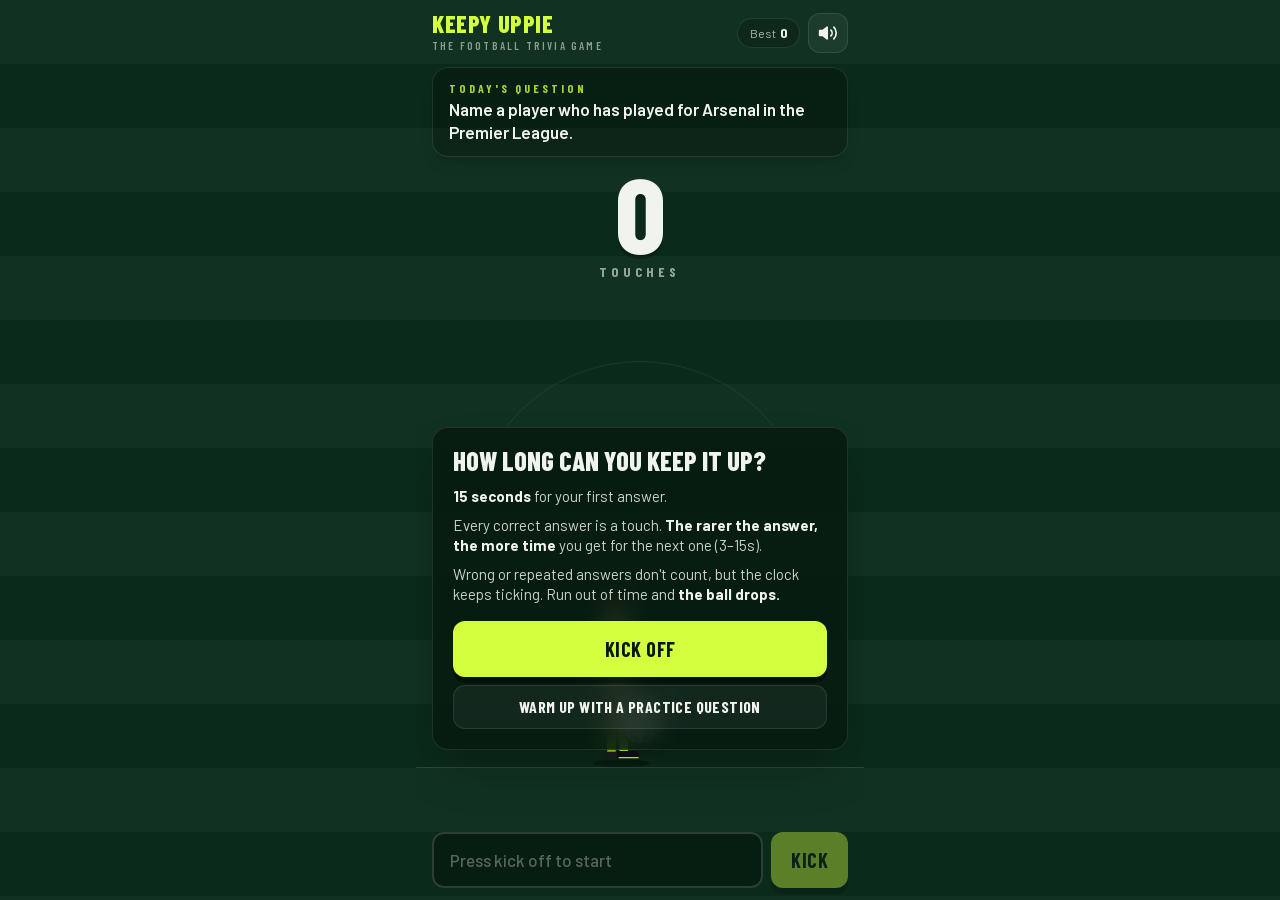
==== commit f985a046: "Add files via upload" ====
--- a/index.html
+++ b/index.html
@@ -1,11 +1,4 @@
-<!DOCTYPE html><html lang="en-IE" class="DwZUPW_variable Nv0GJa_variable h-full antialiased">
-	<head>
-		<script>
-  window.dataLayer = window.dataLayer || [];
-  function gtag(){dataLayer.push(arguments);}
-  gtag('js', new Date());
-</script>
-<meta charSet="utf-8"/><meta name="viewport" content="width=device-width, initial-scale=1, interactive-widget=resizes-content"/><link rel="preload" href="/_next/static/media/066ba92c8fc1c222-s.p.3lj349bs9hfu1.woff2" as="font" crossorigin="" type="font/woff2"/><link rel="preload" href="/_next/static/media/26cfda139e115385-s.p.2oeto2j5aaelm.woff2" as="font" crossorigin="" type="font/woff2"/><link rel="preload" href="/_next/static/media/2da4f60ed3b00b11-s.p.0xxdg0o7uh536.woff2" as="font" crossorigin="" type="font/woff2"/><link rel="preload" href="/_next/static/media/5016fbdfc634340b-s.p.2lpos000q_nzo.woff2" as="font" crossorigin="" type="font/woff2"/><link rel="preload" href="/_next/static/media/8d472e246568d62d-s.p.22ggkaf3lyu8c.woff2" as="font" crossorigin="" type="font/woff2"/><link rel="preload" href="/_next/static/media/b5363c3b0545cfa1-s.p.0s4utfvp8prsy.woff2" as="font" crossorigin="" type="font/woff2"/><link rel="preload" href="/_next/static/media/c52d0a8a47055bb1-s.p.2p4adm_386h58.woff2" as="font" crossorigin="" type="font/woff2"/><link rel="stylesheet" href="/_next/static/chunks/1-4ue0l3blc9r.css" data-precedence="next"/><link rel="stylesheet" href="/_next/static/chunks/3fa-fc4zgms73.css" data-precedence="next"/><link rel="preload" as="script" fetchPriority="low" href="/_next/static/chunks/0j1we3cwg31qe.js"/><script src="/_next/static/chunks/1cuyxw6v18rxx.js" async=""></script><script src="/_next/static/chunks/23e6jep2anmtk.js" async=""></script><script src="/_next/static/chunks/turbopack-077hmtqrhcoji.js" async=""></script><script src="/_next/static/chunks/3qfy96eoyh-ek.js" async=""></script><script src="/_next/static/chunks/2_xou7t510d6j.js" async=""></script><meta name="theme-color" content="#0b2c1b"/><title>Keepy Uppie: the football trivia game</title><meta name="description" content="How long can you keep it up? A daily football trivia game: name correct answers before the ball drops. Rarer answers buy more time."/><meta property="og:title" content="Keepy Uppie: the football trivia game"/><meta property="og:description" content="How long can you keep it up?"/><meta property="og:url" content="https://keepyupp.ie"/><meta property="og:site_name" content="Keepy Uppie"/><meta property="og:image" content="https://keepyupp.ie/og.png"/><meta property="og:image:width" content="1200"/><meta property="og:image:height" content="630"/><meta property="og:image:alt" content="Keepy Uppie: the football trivia game"/><meta name="twitter:card" content="summary_large_image"/><meta name="twitter:title" content="Keepy Uppie: the football trivia game"/><meta name="twitter:description" content="How long can you keep it up?"/><meta name="twitter:image" content="https://keepyupp.ie/og.png"/><link rel="icon" href="/icon.svg?icon.07g7443lcfixs.svg" sizes="any" type="image/svg+xml"/><meta name="next-size-adjust" content=""/><script src="/_next/static/chunks/0cz1d0mv5g_q7.js" noModule=""></script>
-	<script async src="https://www.googletagmanager.com/gtm.js?id=GTM-MK6FMWZ9"></script>
-</head>
-	<body class="kp-stripes min-h-full font-body text-chalk"><div hidden=""><!--$--><!--/$--></div><main class="mx-auto flex h-dvh w-full max-w-md flex-col items-center justify-center gap-4 px-4 text-center"><h1 class="font-display text-3xl font-extrabold tracking-wide text-volt">KEEPY UPPIE</h1><p class="text-sm text-chalk/50">Loading today&#x27;s question…</p></main><!--$--><!--/$--><script id="_R_">(globalThis["TURBOPACK"] || (globalThis["TURBOPACK"] = [])).push({"otherChunks":["static/chunks/0j1we3cwg31qe.js","static/chunks/1cuyxw6v18rxx.js","static/chunks/23e6jep2anmtk.js"],"runtimeModuleIds":[94553]});</script><script src="/_next/static/chunks/0j1we3cwg31qe.js" async=""></script><script>(self.__next_f=self.__next_f||[]).push([0])</script><script>self.__next_f.push([1,"1:\"$Sreact.fragment\"\n2:\"/_next/static/chunks/3qfy96eoyh-ek.js\"\n3:I[39756,[\"$2\"],\"default\"]\n4:I[37457,[\"$2\"],\"default\"]\n6:\"/_next/static/chunks/2_xou7t510d6j.js\"\n7:I[99617,[\"$2\",\"$6\"],\"App\"]\n8:I[97367,[\"$2\"],\"OutletBoundary\"]\n9:\"$Sreact.suspense\"\nb:\"ViewportBoundary\"\nc:I[97367,[\"$2\"],\"$b\"]\ne:\"MetadataBoundary\"\nf:I[97367,[\"$2\"],\"$e\"]\n11:I[68027,[\"$2\"],\"default\",1]\n:HL[\"/_next/static/chunks/1-4ue0l3blc9r.css\",\"style\"]\n:HL[\"/_next/static/chunks/3fa-fc4zgms73.css\",\"style\"]\n:HL[\"/_next/static/media/066ba92c8fc1c222-s.p.3lj349bs9hfu1.woff2\",\"font\",{\"crossOrigin\":\"\",\"type\":\"font/woff2\"}]\n:HL[\"/_next/static/media/26cfda139e115385-s.p.2oeto2j5aaelm.woff2\",\"font\",{\"crossOrigin\":\"\",\"type\":\"font/woff2\"}]\n:HL[\"/_next/static/media/2da4f60ed3b00b11-s.p.0xxdg0o7uh536.woff2\",\"font\",{\"crossOrigin\":\"\",\"type\":\"font/woff2\"}]\n:HL[\"/_next/static/media/5016fbdfc634340b-s.p.2lpos000q_nzo.woff2\",\"font\",{\"crossOrigin\":\"\",\"type\":\"font/woff2\"}]\n:HL[\"/_next/static/media/8d472e246568d62d-s.p.22ggkaf3lyu8c.woff2\",\"font\",{\"crossOrigin\":\"\",\"type\":\"font/woff2\"}]\n:HL[\"/_next/static/media/b5363c3b0545cfa1-s.p.0s4utfvp8prsy.woff2\",\"font\",{\"crossOrigin\":\"\",\"type\":\"font/woff2\"}]\n:HL[\"/_next/static/media/c52d0a8a47055bb1-s.p.2p4adm_386h58.woff2\",\"font\",{\"crossOrigin\":\"\",\"type\":\"font/woff2\"}]\n5:[[\"children\",{\"s\":\"__PAGE__\",\"h\":512,\"d\":{\"r\":[\"$\",\"$1\",\"c\",{\"children\":[[\"$\",\"$L7\",null,{\"fonts\":{\"display\":\"'Barlow Condensed', 'Barlow Condensed Fallback'\",\"body\":\"'Barlow', 'Barlow Fallback'\"}}],[[\"$\",\"script\",\"script-0\",{\"src\":\"/_next/static/chunks/2_xou7t510d6j.js\",\"async\":true,\"nonce\":\"$undefined\"}]],[\"$\",\"$L8\",null,{\"children\":[\"$\",\"$9\",null,{\"name\":\"Next.MetadataOutlet\",\"children\":\"$@a\"}]}]]}],\"p\":false,\"v\":null}}]]\n0:{\"P\":null,\"c\":[\"\",\"\"],\"q\":\"\",\"i\":false,\"t\":{\"t\":{\"s\":\"\",\"h\":528,\"d\":{\"r\":[\"$\",\"$1\",\"c\",{\"children\":[[[\"$\",\"link\",\"0\",{\"rel\":\"stylesheet\",\"href\":\"/_next/static/chunks/1-4ue0l3blc9r.css\",\"precedence\":\"next\",\"crossOrigin\":\"$undefined\",\"nonce\":\"$undefined\"}],[\"$\",\"link\",\"1\",{\"rel\":\"stylesheet\",\"href\":\"/_next/static/chunks/3fa-fc4zgms73.css\",\"precedence\":\"next\",\"crossOrigin\":\"$undefined\",\"nonce\":\"$undefined\"}],[\"$\",\"script\",\"script-0\",{\"src\":\"/_next/static/chunks/3qfy96eoyh-ek.js\",\"async\":true,\"nonce\":\"$undefined\"}]],[\"$\",\"html\",null,{\"lang\":\"en-IE\",\"className\":\"DwZUPW_variable Nv0GJa_variable h-full antialiased\",\"children\":[\"$\",\"body\",null,{\"className\":\"kp-stripes min-h-full font-body text-chalk\",\"children\":[\"$\",\"$L3\",null,{\"parallelRouterKey\":\"children\",\"error\":\"$undefined\",\"errorStyles\":\"$undefined\",\"errorScripts\":\"$undefined\",\"template\":[\"$\",\"$L4\",null,{}],\"templateStyles\":\"$undefined\",\"templateScripts\":\"$undefined\",\"notFound\":[[[\"$\",\"title\",null,{\"children\":\"404: This page could not be found.\"}],[\"$\",\"div\",null,{\"style\":{\"fontFamily\":\"system-ui,\\\"Segoe UI\\\",Roboto,Helvetica,Arial,sans-serif,\\\"Apple Color Emoji\\\",\\\"Segoe UI Emoji\\\"\",\"height\":\"100vh\",\"textAlign\":\"center\",\"display\":\"flex\",\"flexDirection\":\"column\",\"alignItems\":\"center\",\"justifyContent\":\"center\"},\"children\":[\"$\",\"div\",null,{\"children\":[[\"$\",\"style\",null,{\"dangerouslySetInnerHTML\":{\"__html\":\"body{color:#000;background:#fff;margin:0}.next-error-h1{border-right:1px solid rgba(0,0,0,.3)}@media (prefers-color-scheme:dark){body{color:#fff;background:#000}.next-error-h1{border-right:1px solid rgba(255,255,255,.3)}}\"}}],[\"$\",\"h1\",null,{\"className\":\"next-error-h1\",\"style\":{\"display\":\"inline-block\",\"margin\":\"0 20px 0 0\",\"padding\":\"0 23px 0 0\",\"fontSize\":24,\"fontWeight\":500,\"verticalAlign\":\"top\",\"lineHeight\":\"49px\"},\"children\":404}],[\"$\",\"div\",null,{\"style\":{\"display\":\"inline-block\"},\"children\":[\"$\",\"h2\",null,{\"style\":{\"fontSize\":14,\"fontWeight\":400,\"lineHeight\":\"49px\",\"margin\":0},\"children\":\"This page could not be found.\"}]}]]}]}]],[]],\"forbidden\":\"$undefined\",\"unauthorized\":\"$undefined\"}]}]}]]}],\"p\":false,\"v\":null},\"c\":\"$Q5\"},\"h\":{\"r\":[\"$\",\"$1\",\"h\",{\"children\":[null,[\"$\",\"$Lc\",null,{\"children\":\"$Ld\"}],[\"$\",\"$Lf\",null,{\"children\":[[\"$\",\"div\",null,{\"hidden\":true,\"children\":[\"$\",\"$9\",null,{\"name\":\"Next.Metadata\",\"children\":\"$L10\"}]}],null]}],[\"$\",\"meta\",null,{\"name\":\"next-size-adjust\",\"content\":\"\"}]]}],\"p\":false,\"v\":null}},\"m\":\"$undefined\",\"G\":[\"$11\",[[\"$\",\"link\",\"0\",{\"rel\":\"stylesheet\",\"href\":\"/_next/static/chunks/1-4ue0l3blc9r.css\",\"precedence\":\"next\",\"crossOrigin\":\"$undefined\",\"nonce\":\"$undefined\"}],[\"$\",\"link\",\"1\",{\"rel\":\"stylesheet\",\"href\":\"/_next/static/chunks/3fa-fc4zgms73.css\",\"precedence\":\"next\",\"crossOrigin\":\"$undefined\",\"nonce\":\"$undefined\"}]]],\"S\":true,\"r\":\"$undefined\",\"s\":\"$undefined\",\"a\":\"$undefined\",\"l\":\"$undefined\",\"p\":\"$undefined\",\"d\":\"$undefined\",\"b\":\"fU5yTOdIBhTBGu8nYaUhx\"}\nd:[[\"$\",\"meta\",\"0\",{\"charSet\":\"utf-8\"}],[\"$\",\"meta\",\"1\",{\"name\":\"viewport\",\"content\":\"width=device-width, initial-scale=1, interactive-widget=resizes-content\"}],[\"$\",\"meta\",\"2\",{\"name\":\"theme-color\",\"content\":\"#0b2c1b\"}]]\n12:I[27201,[\"$2\"],\"IconMark\"]\na:null\n10:[[\"$\",\"title\",\"0\",{\"children\":\"Keepy Uppie: the football trivia game\"}],[\"$\",\"meta\",\"1\",{\"name\":\"description\",\"content\":\"How long can you keep it up? A daily football trivia game: name correct answers before the ball drops. Rarer answers buy more time.\"}],[\"$\",\"meta\",\"2\",{\"property\":\"og:title\",\"content\":\"Keepy Uppie: the football trivia game\"}],[\"$\",\"meta\",\"3\",{\"property\":\"og:description\",\"content\":\"How long can you keep it up?\"}],[\"$\",\"meta\",\"4\",{\"property\":\"og:url\",\"content\":\"https://keepyupp.ie\"}],[\"$\",\"meta\",\"5\",{\"property\":\"og:site_name\",\"content\":\"Keepy Uppie\"}],[\"$\",\"meta\",\"6\",{\"property\":\"og:image\",\"content\":\"https://keepyupp.ie/og.png\"}],[\"$\",\"meta\",\"7\",{\"property\":\"og:image:width\",\"content\":\"1200\"}],[\"$\",\"meta\",\"8\",{\"property\":\"og:image:height\",\"content\":\"630\"}],[\"$\",\"meta\",\"9\",{\"property\":\"og:image:alt\",\"content\":\"Keepy Uppie: the football trivia game\"}],[\"$\",\"meta\",\"10\",{\"name\":\"twitter:card\",\"content\":\"summary_large_image\"}],[\"$\",\"meta\",\"11\",{\"name\":\"twitter:title\",\"content\":\"Keepy Uppie: the football trivia game\"}],[\"$\",\"meta\",\"12\",{\"name\":\"twitter:description\",\"content\":\"How long can you keep it up?\"}],[\"$\",\"meta\",\"13\",{\"name\":\"twitter:image\",\"content\":\"https://keepyupp.ie/og.png\"}],[\"$\",\"link\",\"14\",{\"rel\":\"icon\",\"href\":\"/icon.svg?icon.07g7443lcfixs.svg\",\"sizes\":\"any\",\"type\":\"image/svg+xml\"}],[\"$\",\"$L12\",\"15\",{}]]\n"])</script></body></html>
+<!DOCTYPE html><html lang="en-IE" class="DwZUPW_variable Nv0GJa_variable h-full antialiased"><head><meta charSet="utf-8"/><meta name="viewport" content="width=device-width, initial-scale=1, interactive-widget=resizes-content"/><link rel="preload" href="/_next/static/media/066ba92c8fc1c222-s.p.3lj349bs9hfu1.woff2" as="font" crossorigin="" type="font/woff2"/><link rel="preload" href="/_next/static/media/26cfda139e115385-s.p.2oeto2j5aaelm.woff2" as="font" crossorigin="" type="font/woff2"/><link rel="preload" href="/_next/static/media/2da4f60ed3b00b11-s.p.0xxdg0o7uh536.woff2" as="font" crossorigin="" type="font/woff2"/><link rel="preload" href="/_next/static/media/5016fbdfc634340b-s.p.2lpos000q_nzo.woff2" as="font" crossorigin="" type="font/woff2"/><link rel="preload" href="/_next/static/media/8d472e246568d62d-s.p.22ggkaf3lyu8c.woff2" as="font" crossorigin="" type="font/woff2"/><link rel="preload" href="/_next/static/media/b5363c3b0545cfa1-s.p.0s4utfvp8prsy.woff2" as="font" crossorigin="" type="font/woff2"/><link rel="preload" href="/_next/static/media/c52d0a8a47055bb1-s.p.2p4adm_386h58.woff2" as="font" crossorigin="" type="font/woff2"/><link rel="stylesheet" href="/_next/static/chunks/1-4ue0l3blc9r.css" data-precedence="next"/><link rel="stylesheet" href="/_next/static/chunks/29xr3f5g98f06.css" data-precedence="next"/><link rel="preload" as="script" fetchPriority="low" href="/_next/static/chunks/0j1we3cwg31qe.js"/><script src="/_next/static/chunks/1cuyxw6v18rxx.js" async=""></script><script src="/_next/static/chunks/23e6jep2anmtk.js" async=""></script><script src="/_next/static/chunks/turbopack-077hmtqrhcoji.js" async=""></script><script src="/_next/static/chunks/3qfy96eoyh-ek.js" async=""></script><script src="/_next/static/chunks/1xjrtvetauvcf.js" async=""></script><script async="" src="https://www.googletagmanager.com/gtm.js?id=GTM-MK6FMWZ9"></script><meta name="theme-color" content="#0b2c1b"/><title>Keepy Uppie: the football trivia game</title><meta name="description" content="How long can you keep it up? A daily football trivia game: name correct answers before the ball drops. Rarer answers buy more time."/><meta property="og:title" content="Keepy Uppie: the football trivia game"/><meta property="og:description" content="How long can you keep it up?"/><meta property="og:url" content="https://keepyupp.ie"/><meta property="og:site_name" content="Keepy Uppie"/><meta property="og:image" content="https://keepyupp.ie/og.png"/><meta property="og:image:width" content="1200"/><meta property="og:image:height" content="630"/><meta property="og:image:alt" content="Keepy Uppie: the football trivia game"/><meta name="twitter:card" content="summary_large_image"/><meta name="twitter:title" content="Keepy Uppie: the football trivia game"/><meta name="twitter:description" content="How long can you keep it up?"/><meta name="twitter:image" content="https://keepyupp.ie/og.png"/><link rel="icon" href="/icon.svg?icon.07g7443lcfixs.svg" sizes="any" type="image/svg+xml"/><meta name="next-size-adjust" content=""/><script>window.dataLayer = window.dataLayer || [];
+function gtag(){dataLayer.push(arguments);}
+gtag('js', new Date());
+dataLayer.push({'gtm.start': new Date().getTime(), event: 'gtm.js'});</script><script src="/_next/static/chunks/0cz1d0mv5g_q7.js" noModule=""></script></head><body class="kp-stripes min-h-full font-body text-chalk"><div hidden=""><!--$--><!--/$--></div><main class="mx-auto flex h-dvh w-full max-w-md flex-col items-center justify-center gap-4 px-4 text-center"><h1 class="font-display text-3xl font-extrabold tracking-wide text-volt">KEEPY UPPIE</h1><p class="text-sm text-chalk/50">Loading today&#x27;s question…</p></main><!--$--><!--/$--><script id="_R_">(globalThis["TURBOPACK"] || (globalThis["TURBOPACK"] = [])).push({"otherChunks":["static/chunks/0j1we3cwg31qe.js","static/chunks/1cuyxw6v18rxx.js","static/chunks/23e6jep2anmtk.js"],"runtimeModuleIds":[94553]});</script><script src="/_next/static/chunks/0j1we3cwg31qe.js" async=""></script><script>(self.__next_f=self.__next_f||[]).push([0])</script><script>self.__next_f.push([1,"1:\"$Sreact.fragment\"\n2:\"/_next/static/chunks/3qfy96eoyh-ek.js\"\n3:I[39756,[\"$2\"],\"default\"]\n4:I[37457,[\"$2\"],\"default\"]\n6:\"/_next/static/chunks/1xjrtvetauvcf.js\"\n7:I[99617,[\"$2\",\"$6\"],\"App\"]\n8:I[97367,[\"$2\"],\"OutletBoundary\"]\n9:\"$Sreact.suspense\"\nb:\"ViewportBoundary\"\nc:I[97367,[\"$2\"],\"$b\"]\ne:\"MetadataBoundary\"\nf:I[97367,[\"$2\"],\"$e\"]\n11:I[68027,[\"$2\"],\"default\",1]\n:HL[\"/_next/static/chunks/1-4ue0l3blc9r.css\",\"style\"]\n:HL[\"/_next/static/chunks/29xr3f5g98f06.css\",\"style\"]\n:HL[\"/_next/static/media/066ba92c8fc1c222-s.p.3lj349bs9hfu1.woff2\",\"font\",{\"crossOrigin\":\"\",\"type\":\"font/woff2\"}]\n:HL[\"/_next/static/media/26cfda139e115385-s.p.2oeto2j5aaelm.woff2\",\"font\",{\"crossOrigin\":\"\",\"type\":\"font/woff2\"}]\n:HL[\"/_next/static/media/2da4f60ed3b00b11-s.p.0xxdg0o7uh536.woff2\",\"font\",{\"crossOrigin\":\"\",\"type\":\"font/woff2\"}]\n:HL[\"/_next/static/media/5016fbdfc634340b-s.p.2lpos000q_nzo.woff2\",\"font\",{\"crossOrigin\":\"\",\"type\":\"font/woff2\"}]\n:HL[\"/_next/static/media/8d472e246568d62d-s.p.22ggkaf3lyu8c.woff2\",\"font\",{\"crossOrigin\":\"\",\"type\":\"font/woff2\"}]\n:HL[\"/_next/static/media/b5363c3b0545cfa1-s.p.0s4utfvp8prsy.woff2\",\"font\",{\"crossOrigin\":\"\",\"type\":\"font/woff2\"}]\n:HL[\"/_next/static/media/c52d0a8a47055bb1-s.p.2p4adm_386h58.woff2\",\"font\",{\"crossOrigin\":\"\",\"type\":\"font/woff2\"}]\n5:[[\"children\",{\"s\":\"__PAGE__\",\"h\":512,\"d\":{\"r\":[\"$\",\"$1\",\"c\",{\"children\":[[\"$\",\"$L7\",null,{\"fonts\":{\"display\":\"'Barlow Condensed', 'Barlow Condensed Fallback'\",\"body\":\"'Barlow', 'Barlow Fallback'\"}}],[[\"$\",\"script\",\"script-0\",{\"src\":\"/_next/static/chunks/1xjrtvetauvcf.js\",\"async\":true,\"nonce\":\"$undefined\"}]],[\"$\",\"$L8\",null,{\"children\":[\"$\",\"$9\",null,{\"name\":\"Next.MetadataOutlet\",\"children\":\"$@a\"}]}]]}],\"p\":false,\"v\":null}}]]\n0:{\"P\":null,\"c\":[\"\",\"\"],\"q\":\"\",\"i\":false,\"t\":{\"t\":{\"s\":\"\",\"h\":528,\"d\":{\"r\":[\"$\",\"$1\",\"c\",{\"children\":[[[\"$\",\"link\",\"0\",{\"rel\":\"stylesheet\",\"href\":\"/_next/static/chunks/1-4ue0l3blc9r.css\",\"precedence\":\"next\",\"crossOrigin\":\"$undefined\",\"nonce\":\"$undefined\"}],[\"$\",\"link\",\"1\",{\"rel\":\"stylesheet\",\"href\":\"/_next/static/chunks/29xr3f5g98f06.css\",\"precedence\":\"next\",\"crossOrigin\":\"$undefined\",\"nonce\":\"$undefined\"}],[\"$\",\"script\",\"script-0\",{\"src\":\"/_next/static/chunks/3qfy96eoyh-ek.js\",\"async\":true,\"nonce\":\"$undefined\"}]],[\"$\",\"html\",null,{\"lang\":\"en-IE\",\"className\":\"DwZUPW_variable Nv0GJa_variable h-full antialiased\",\"children\":[[\"$\",\"head\",null,{\"children\":[[\"$\",\"script\",null,{\"dangerouslySetInnerHTML\":{\"__html\":\"window.dataLayer = window.dataLayer || [];\\nfunction gtag(){dataLayer.push(arguments);}\\ngtag('js', new Date());\\ndataLayer.push({'gtm.start': new Date().getTime(), event: 'gtm.js'});\"}}],[\"$\",\"script\",null,{\"async\":true,\"src\":\"https://www.googletagmanager.com/gtm.js?id=GTM-MK6FMWZ9\"}]]}],[\"$\",\"body\",null,{\"className\":\"kp-stripes min-h-full font-body text-chalk\",\"children\":[\"$\",\"$L3\",null,{\"parallelRouterKey\":\"children\",\"error\":\"$undefined\",\"errorStyles\":\"$undefined\",\"errorScripts\":\"$undefined\",\"template\":[\"$\",\"$L4\",null,{}],\"templateStyles\":\"$undefined\",\"templateScripts\":\"$undefined\",\"notFound\":[[[\"$\",\"title\",null,{\"children\":\"404: This page could not be found.\"}],[\"$\",\"div\",null,{\"style\":{\"fontFamily\":\"system-ui,\\\"Segoe UI\\\",Roboto,Helvetica,Arial,sans-serif,\\\"Apple Color Emoji\\\",\\\"Segoe UI Emoji\\\"\",\"height\":\"100vh\",\"textAlign\":\"center\",\"display\":\"flex\",\"flexDirection\":\"column\",\"alignItems\":\"center\",\"justifyContent\":\"center\"},\"children\":[\"$\",\"div\",null,{\"children\":[[\"$\",\"style\",null,{\"dangerouslySetInnerHTML\":{\"__html\":\"body{color:#000;background:#fff;margin:0}.next-error-h1{border-right:1px solid rgba(0,0,0,.3)}@media (prefers-color-scheme:dark){body{color:#fff;background:#000}.next-error-h1{border-right:1px solid rgba(255,255,255,.3)}}\"}}],[\"$\",\"h1\",null,{\"className\":\"next-error-h1\",\"style\":{\"display\":\"inline-block\",\"margin\":\"0 20px 0 0\",\"padding\":\"0 23px 0 0\",\"fontSize\":24,\"fontWeight\":500,\"verticalAlign\":\"top\",\"lineHeight\":\"49px\"},\"children\":404}],[\"$\",\"div\",null,{\"style\":{\"display\":\"inline-block\"},\"children\":[\"$\",\"h2\",null,{\"style\":{\"fontSize\":14,\"fontWeight\":400,\"lineHeight\":\"49px\",\"margin\":0},\"children\":\"This page could not be found.\"}]}]]}]}]],[]],\"forbidden\":\"$undefined\",\"unauthorized\":\"$undefined\"}]}]]}]]}],\"p\":false,\"v\":null},\"c\":\"$Q5\"},\"h\":{\"r\":[\"$\",\"$1\",\"h\",{\"children\":[null,[\"$\",\"$Lc\",null,{\"children\":\"$Ld\"}],[\"$\",\"$Lf\",null,{\"children\":[[\"$\",\"div\",null,{\"hidden\":true,\"children\":[\"$\",\"$9\",null,{\"name\":\"Next.Metadata\",\"children\":\"$L10\"}]}],null]}],[\"$\",\"meta\",null,{\"name\":\"next-size-adjust\",\"content\":\"\"}]]}],\"p\":false,\"v\":null}},\"m\":\"$undefined\",\"G\":[\"$11\",[[\"$\",\"link\",\"0\",{\"rel\":\"stylesheet\",\"href\":\"/_next/static/chunks/1-4ue0l3blc9r.css\",\"precedence\":\"next\",\"crossOrigin\":\"$undefined\",\"nonce\":\"$undefined\"}],[\"$\",\"link\",\"1\",{\"rel\":\"stylesheet\",\"href\":\"/_next/static/chunks/29xr3f5g98f06.css\",\"precedence\":\"next\",\"crossOrigin\":\"$undefined\",\"nonce\":\"$undefined\"}]]],\"S\":true,\"r\":\"$undefined\",\"s\":\"$undefined\",\"a\":\"$undefined\",\"l\":\"$undefined\",\"p\":\"$undefined\",\"d\":\"$undefined\",\"b\":\"Crd2TmiL-CjLIdJ34TrHi\"}\nd:[[\"$\",\"meta\",\"0\",{\"charSet\":\"utf-8\"}],[\"$\",\"meta\",\"1\",{\"name\":\"viewport\",\"content\":\"width=device-width, initial-scale=1, interactive-widget=resizes-content\"}],[\"$\",\"meta\",\"2\",{\"name\":\"theme-color\",\"content\":\"#0b2c1b\"}]]\n12:I[27201,[\"$2\"],\"IconMark\"]\na:null\n10:[[\"$\",\"title\",\"0\",{\"children\":\"Keepy Uppie: the football trivia game\"}],[\"$\",\"meta\",\"1\",{\"name\":\"description\",\"content\":\"How long can you keep it up? A daily football trivia game: name correct answers before the ball drops. Rarer answers buy more time.\"}],[\"$\",\"meta\",\"2\",{\"property\":\"og:title\",\"content\":\"Keepy Uppie: the football trivia game\"}],[\"$\",\"meta\",\"3\",{\"property\":\"og:description\",\"content\":\"How long can you keep it up?\"}],[\"$\",\"meta\",\"4\",{\"property\":\"og:url\",\"content\":\"https://keepyupp.ie\"}],[\"$\",\"meta\",\"5\",{\"property\":\"og:site_name\",\"content\":\"Keepy Uppie\"}],[\"$\",\"meta\",\"6\",{\"property\":\"og:image\",\"content\":\"https://keepyupp.ie/og.png\"}],[\"$\",\"meta\",\"7\",{\"property\":\"og:image:width\",\"content\":\"1200\"}],[\"$\",\"meta\",\"8\",{\"property\":\"og:image:height\",\"content\":\"630\"}],[\"$\",\"meta\",\"9\",{\"property\":\"og:image:alt\",\"content\":\"Keepy Uppie: the football trivia game\"}],[\"$\",\"meta\",\"10\",{\"name\":\"twitter:card\",\"content\":\"summary_large_image\"}],[\"$\",\"meta\",\"11\",{\"name\":\"twitter:title\",\"content\":\"Keepy Uppie: the football trivia game\"}],[\"$\",\"meta\",\"12\",{\"name\":\"twitter:description\",\"content\":\"How long can you keep it up?\"}],[\"$\",\"meta\",\"13\",{\"name\":\"twitter:image\",\"content\":\"https://keepyupp.ie/og.png\"}],[\"$\",\"link\",\"14\",{\"rel\":\"icon\",\"href\":\"/icon.svg?icon.07g7443lcfixs.svg\",\"sizes\":\"any\",\"type\":\"image/svg+xml\"}],[\"$\",\"$L12\",\"15\",{}]]\n"])</script></body></html>
--- a/_next/static/chunks/29xr3f5g98f06.css
+++ b/_next/static/chunks/29xr3f5g98f06.css
@@ -0,0 +1 @@
+@layer properties{@supports (((-webkit-hyphens:none)) and (not (margin-trim:block))) or ((-moz-orient:inline) and (not (color:rgb(from red r g b)))){*,:before,:after,::backdrop{--tw-translate-x:0;--tw-translate-y:0;--tw-translate-z:0;--tw-scale-x:1;--tw-scale-y:1;--tw-scale-z:1;--tw-rotate-x:initial;--tw-rotate-y:initial;--tw-rotate-z:initial;--tw-skew-x:initial;--tw-skew-y:initial;--tw-pan-x:initial;--tw-pan-y:initial;--tw-pinch-zoom:initial;--tw-space-y-reverse:0;--tw-space-x-reverse:0;--tw-divide-x-reverse:0;--tw-border-style:solid;--tw-divide-y-reverse:0;--tw-leading:initial;--tw-font-weight:initial;--tw-tracking:initial;--tw-ordinal:initial;--tw-slashed-zero:initial;--tw-numeric-figure:initial;--tw-numeric-spacing:initial;--tw-numeric-fraction:initial;--tw-shadow:0 0 #0000;--tw-shadow-color:initial;--tw-shadow-alpha:100%;--tw-inset-shadow:0 0 #0000;--tw-inset-shadow-color:initial;--tw-inset-shadow-alpha:100%;--tw-ring-color:initial;--tw-ring-shadow:0 0 #0000;--tw-inset-ring-color:initial;--tw-inset-ring-shadow:0 0 #0000;--tw-ring-inset:initial;--tw-ring-offset-width:0px;--tw-ring-offset-color:#fff;--tw-ring-offset-shadow:0 0 #0000;--tw-outline-style:solid;--tw-blur:initial;--tw-brightness:initial;--tw-contrast:initial;--tw-grayscale:initial;--tw-hue-rotate:initial;--tw-invert:initial;--tw-opacity:initial;--tw-saturate:initial;--tw-sepia:initial;--tw-drop-shadow:initial;--tw-drop-shadow-color:initial;--tw-drop-shadow-alpha:100%;--tw-drop-shadow-size:initial;--tw-backdrop-blur:initial;--tw-backdrop-brightness:initial;--tw-backdrop-contrast:initial;--tw-backdrop-grayscale:initial;--tw-backdrop-hue-rotate:initial;--tw-backdrop-invert:initial;--tw-backdrop-opacity:initial;--tw-backdrop-saturate:initial;--tw-backdrop-sepia:initial}}}@layer theme{:root,:host{--font-sans:-apple-system, BlinkMacSystemFont, "Segoe UI", Roboto, "Helvetica Neue", "Noto Sans", Arial, sans-serif, "Apple Color Emoji", "Segoe UI Emoji", "Segoe UI Symbol", "Noto Color Emoji";--font-mono:ui-monospace, SFMono-Regular, Menlo, Monaco, Consolas, "Liberation Mono", "Courier New", monospace;--color-black:#000;--color-white:#fff;--spacing:.25rem;--container-md:28rem;--text-xs:.75rem;--text-xs--line-height:calc(1 / .75);--text-sm:.875rem;--text-sm--line-height:calc(1.25 / .875);--text-base:1rem;--text-base--line-height:calc(1.5 / 1);--text-lg:1.125rem;--text-lg--line-height:calc(1.75 / 1.125);--text-xl:1.25rem;--text-xl--line-height:calc(1.75 / 1.25);--text-2xl:1.5rem;--text-2xl--line-height:calc(2 / 1.5);--text-3xl:1.875rem;--text-3xl--line-height:calc(2.25 / 1.875);--text-7xl:4.5rem;--text-7xl--line-height:1;--font-weight-medium:500;--font-weight-semibold:600;--font-weight-bold:700;--font-weight-extrabold:800;--tracking-normal:0em;--tracking-wide:.025em;--leading-tight:1.25;--leading-snug:1.375;--radius-xl:.75rem;--radius-2xl:1rem;--blur-sm:8px;--blur-md:12px;--default-transition-duration:.15s;--default-transition-timing-function:cubic-bezier(.4, 0, .2, 1);--default-font-family:var(--font-sans);--default-mono-font-family:var(--font-mono);--color-pitch-900:#0b2c1b;--color-pitch-950:#061a10;--color-chalk:#f0f4ec;--color-volt:#d4ff3f;--color-amber:#ffb547;--color-flare:#ff5a4e;--color-band-common:#7ee0a1;--color-band-medium:#4fd6d0;--color-band-rare:#6cb8ff;--color-band-veryrare:#b99bff;--color-band-unique:#ffd23f;--font-display:var(--font-barlow-condensed), "Arial Narrow", sans-serif;--font-body:var(--font-barlow), system-ui, sans-serif}}@layer base{*,:after,:before,::backdrop{box-sizing:border-box;border:0 solid;margin:0;padding:0}::file-selector-button{box-sizing:border-box;border:0 solid;margin:0;padding:0}html,:host{-webkit-text-size-adjust:100%;tab-size:4;line-height:1.5;font-family:var(--default-font-family,-apple-system, BlinkMacSystemFont, "Segoe UI", Roboto, "Helvetica Neue", "Noto Sans", Arial, sans-serif, "Apple Color Emoji", "Segoe UI Emoji", "Segoe UI Symbol", "Noto Color Emoji");font-feature-settings:var(--default-font-feature-settings,normal);font-variation-settings:var(--default-font-variation-settings,normal);-webkit-tap-highlight-color:transparent}hr{height:0;color:inherit;border-top-width:1px}abbr:where([title]){-webkit-text-decoration:underline dotted;text-decoration:underline dotted}h1,h2,h3,h4,h5,h6{font-size:inherit;font-weight:inherit}a{color:inherit;-webkit-text-decoration:inherit;-webkit-text-decoration:inherit;-webkit-text-decoration:inherit;-webkit-text-decoration:inherit;text-decoration:inherit}b,strong{font-weight:bolder}code,kbd,samp,pre{font-family:var(--default-mono-font-family,ui-monospace, SFMono-Regular, Menlo, Monaco, Consolas, "Liberation Mono", "Courier New", monospace);font-feature-settings:var(--default-mono-font-feature-settings,normal);font-variation-settings:var(--default-mono-font-variation-settings,normal);font-size:1em}small{font-size:80%}sub,sup{vertical-align:baseline;font-size:75%;line-height:0;position:relative}sub{bottom:-.25em}sup{top:-.5em}table{text-indent:0;border-color:inherit;border-collapse:collapse}:-moz-focusring:where(:not(iframe)){outline:auto}progress{vertical-align:baseline}summary{display:list-item}ol,ul,menu{list-style:none}img,svg,video,canvas,audio,iframe,embed,object{vertical-align:middle;display:block}img,video{max-width:100%;height:auto}button,input,select,optgroup,textarea{font:inherit;font-feature-settings:inherit;font-variation-settings:inherit;letter-spacing:inherit;color:inherit;opacity:1;background-color:#0000;border-radius:0}::file-selector-button{font:inherit;font-feature-settings:inherit;font-variation-settings:inherit;letter-spacing:inherit;color:inherit;opacity:1;background-color:#0000;border-radius:0}:where(select:is([multiple],[size])) optgroup{font-weight:bolder}:where(select:is([multiple],[size])) optgroup option{padding-inline-start:20px}::file-selector-button{margin-inline-end:4px}::placeholder{opacity:1}@supports (not ((-webkit-appearance:-apple-pay-button))) or (contain-intrinsic-size:1px){::placeholder{color:currentColor}@supports (color:color-mix(in lab, red, red)){::placeholder{color:color-mix(in oklab, currentcolor 50%, transparent)}}}textarea{resize:vertical}::-webkit-search-decoration{-webkit-appearance:none}::-webkit-date-and-time-value{min-height:1lh;text-align:inherit}::-webkit-datetime-edit{display:inline-flex}::-webkit-datetime-edit-fields-wrapper{padding:0}::-webkit-datetime-edit{padding-block:0}::-webkit-datetime-edit-year-field{padding-block:0}::-webkit-datetime-edit-month-field{padding-block:0}::-webkit-datetime-edit-day-field{padding-block:0}::-webkit-datetime-edit-hour-field{padding-block:0}::-webkit-datetime-edit-minute-field{padding-block:0}::-webkit-datetime-edit-second-field{padding-block:0}::-webkit-datetime-edit-millisecond-field{padding-block:0}::-webkit-datetime-edit-meridiem-field{padding-block:0}::-webkit-calendar-picker-indicator{line-height:1}:-moz-ui-invalid{box-shadow:none}button,input:where([type=button],[type=reset],[type=submit]){appearance:button}::file-selector-button{appearance:button}::-webkit-inner-spin-button{height:auto}::-webkit-outer-spin-button{height:auto}[hidden]:where(:not([hidden=until-found])){display:none!important}}@layer components;@layer utilities{.\@container{container-type:inline-size}.pointer-events-none{pointer-events:none}.collapse{visibility:collapse}.invisible{visibility:hidden}.visible{visibility:visible}.sr-only{clip-path:inset(50%);white-space:nowrap;border-width:0;width:1px;height:1px;margin:-1px;padding:0;position:absolute;overflow:hidden}.not-sr-only{clip-path:none;white-space:normal;width:auto;height:auto;margin:0;padding:0;position:static;overflow:visible}.absolute{position:absolute}.fixed{position:fixed}.relative{position:relative}.static{position:static}.sticky{position:sticky}.inset-0{inset:0}.inset-x-0{inset-inline:0}.inset-x-4{inset-inline:calc(var(--spacing) * 4)}.top-1\/2{top:50%}.top-3{top:calc(var(--spacing) * 3)}.bottom-0{bottom:0}.bottom-\[150px\]{bottom:150px}.left-1\/2{left:50%}.isolate{isolation:isolate}.isolation-auto{isolation:auto}.z-10{z-index:10}.z-20{z-index:20}.z-30{z-index:30}.container{width:100%}@media (min-width:40rem){.container{max-width:40rem}}@media (min-width:48rem){.container{max-width:48rem}}@media (min-width:64rem){.container{max-width:64rem}}@media (min-width:80rem){.container{max-width:80rem}}@media (min-width:96rem){.container{max-width:96rem}}.mx-auto{margin-inline:auto}.mt-0\.5{margin-top:calc(var(--spacing) * .5)}.mt-1{margin-top:var(--spacing)}.mt-2{margin-top:calc(var(--spacing) * 2)}.mt-3{margin-top:calc(var(--spacing) * 3)}.mt-4{margin-top:calc(var(--spacing) * 4)}.mt-\[3\%\]{margin-top:3%}.mb-1{margin-bottom:var(--spacing)}.mb-2{margin-bottom:calc(var(--spacing) * 2)}.mb-3{margin-bottom:calc(var(--spacing) * 3)}.ml-0\.5{margin-left:calc(var(--spacing) * .5)}.ml-1\.5{margin-left:calc(var(--spacing) * 1.5)}.block{display:block}.contents{display:contents}.flex{display:flex}.flow-root{display:flow-root}.grid{display:grid}.hidden{display:none}.inline{display:inline}.inline-block{display:inline-block}.inline-flex{display:inline-flex}.inline-grid{display:inline-grid}.inline-table{display:inline-table}.list-item{display:list-item}.table{display:table}.table-caption{display:table-caption}.table-cell{display:table-cell}.table-column{display:table-column}.table-column-group{display:table-column-group}.table-footer-group{display:table-footer-group}.table-header-group{display:table-header-group}.table-row{display:table-row}.table-row-group{display:table-row-group}.aspect-square{aspect-ratio:1}.h-1\.5{height:calc(var(--spacing) * 1.5)}.h-2{height:calc(var(--spacing) * 2)}.h-2\.5{height:calc(var(--spacing) * 2.5)}.h-4{height:calc(var(--spacing) * 4)}.h-5{height:calc(var(--spacing) * 5)}.h-6{height:calc(var(--spacing) * 6)}.h-8{height:calc(var(--spacing) * 8)}.h-10{height:calc(var(--spacing) * 10)}.h-11{height:calc(var(--spacing) * 11)}.h-14{height:calc(var(--spacing) * 14)}.h-15{height:calc(var(--spacing) * 15)}.h-20{height:calc(var(--spacing) * 20)}.h-\[min\(80vw\,340px\)\]{height:min(80vw,340px)}.h-dvh{height:100dvh}.h-full{height:100%}.h-px{height:1px}.min-h-0{min-height:0}.min-h-full{min-height:100%}.w-1\.5{width:calc(var(--spacing) * 1.5)}.w-2{width:calc(var(--spacing) * 2)}.w-2\.5{width:calc(var(--spacing) * 2.5)}.w-4{width:calc(var(--spacing) * 4)}.w-5{width:calc(var(--spacing) * 5)}.w-10{width:calc(var(--spacing) * 10)}.w-\[min\(80vw\,340px\)\]{width:min(80vw,340px)}.w-auto{width:auto}.w-full{width:100%}.max-w-\[85\%\]{max-width:85%}.max-w-md{max-width:var(--container-md)}.min-w-0{min-width:0}.flex-1{flex:1}.shrink{flex-shrink:1}.shrink-0{flex-shrink:0}.grow{flex-grow:1}.border-collapse{border-collapse:collapse}.origin-bottom{transform-origin:bottom}.-translate-x-1\/2{--tw-translate-x:calc(calc(1 / 2 * 100%) * -1);translate:var(--tw-translate-x) var(--tw-translate-y)}.-translate-y-\[30\%\]{--tw-translate-y:calc(30% * -1);translate:var(--tw-translate-x) var(--tw-translate-y)}.translate-none{translate:none}.scale-3d{scale:var(--tw-scale-x) var(--tw-scale-y) var(--tw-scale-z)}.-rotate-90{rotate:-90deg}.transform{transform:var(--tw-rotate-x, ) var(--tw-rotate-y, ) var(--tw-rotate-z, ) var(--tw-skew-x, ) var(--tw-skew-y, )}.touch-pinch-zoom{--tw-pinch-zoom:pinch-zoom;touch-action:var(--tw-pan-x, ) var(--tw-pan-y, ) var(--tw-pinch-zoom, )}.resize{resize:both}.grid-cols-2{grid-template-columns:repeat(2,minmax(0,1fr))}.grid-cols-4{grid-template-columns:repeat(4,minmax(0,1fr))}.flex-col{flex-direction:column}.flex-wrap{flex-wrap:wrap}.items-baseline{align-items:baseline}.items-center{align-items:center}.items-end{align-items:flex-end}.justify-between{justify-content:space-between}.justify-center{justify-content:center}.gap-1\.5{gap:calc(var(--spacing) * 1.5)}.gap-2{gap:calc(var(--spacing) * 2)}.gap-3{gap:calc(var(--spacing) * 3)}.gap-4{gap:calc(var(--spacing) * 4)}.gap-5{gap:calc(var(--spacing) * 5)}:where(.space-y-2>:not(:last-child)){--tw-space-y-reverse:0;margin-block-start:calc(calc(var(--spacing) * 2) * var(--tw-space-y-reverse));margin-block-end:calc(calc(var(--spacing) * 2) * calc(1 - var(--tw-space-y-reverse)))}:where(.space-y-reverse>:not(:last-child)){--tw-space-y-reverse:1}:where(.space-x-reverse>:not(:last-child)){--tw-space-x-reverse:1}:where(.divide-x>:not(:last-child)){--tw-divide-x-reverse:0;border-inline-style:var(--tw-border-style);border-inline-start-width:calc(1px * var(--tw-divide-x-reverse));border-inline-end-width:calc(1px * calc(1 - var(--tw-divide-x-reverse)))}:where(.divide-y>:not(:last-child)){--tw-divide-y-reverse:0;border-bottom-style:var(--tw-border-style);border-top-style:var(--tw-border-style);border-top-width:calc(1px * var(--tw-divide-y-reverse));border-bottom-width:calc(1px * calc(1 - var(--tw-divide-y-reverse)))}:where(.divide-y-reverse>:not(:last-child)){--tw-divide-y-reverse:1}:where(.divide-white\/5>:not(:last-child)){border-color:#ffffff0d}@supports (color:color-mix(in lab, red, red)){:where(.divide-white\/5>:not(:last-child)){border-color:color-mix(in oklab, var(--color-white) 5%, transparent)}}.truncate{text-overflow:ellipsis;white-space:nowrap;overflow:hidden}.overflow-hidden{overflow:hidden}.overflow-x-auto{overflow-x:auto}.overflow-y-auto{overflow-y:auto}.rounded{border-radius:.25rem}.rounded-2xl{border-radius:var(--radius-2xl)}.rounded-full{border-radius:2147483647px}.rounded-xl{border-radius:var(--radius-xl)}.rounded-s{border-start-start-radius:.25rem;border-end-start-radius:.25rem}.rounded-ss{border-start-start-radius:.25rem}.rounded-e{border-start-end-radius:.25rem;border-end-end-radius:.25rem}.rounded-se{border-start-end-radius:.25rem}.rounded-ee{border-end-end-radius:.25rem}.rounded-es{border-end-start-radius:.25rem}.rounded-t{border-top-left-radius:.25rem;border-top-right-radius:.25rem}.rounded-l{border-top-left-radius:.25rem;border-bottom-left-radius:.25rem}.rounded-tl{border-top-left-radius:.25rem}.rounded-r{border-top-right-radius:.25rem;border-bottom-right-radius:.25rem}.rounded-tr{border-top-right-radius:.25rem}.rounded-b{border-bottom-right-radius:.25rem;border-bottom-left-radius:.25rem}.rounded-br{border-bottom-right-radius:.25rem}.rounded-bl{border-bottom-left-radius:.25rem}.border{border-style:var(--tw-border-style);border-width:1px}.border-2{border-style:var(--tw-border-style);border-width:2px}.border-x{border-inline-style:var(--tw-border-style);border-inline-width:1px}.border-y{border-block-style:var(--tw-border-style);border-block-width:1px}.border-s{border-inline-start-style:var(--tw-border-style);border-inline-start-width:1px}.border-e{border-inline-end-style:var(--tw-border-style);border-inline-end-width:1px}.border-bs{border-block-start-style:var(--tw-border-style);border-block-start-width:1px}.border-be{border-block-end-style:var(--tw-border-style);border-block-end-width:1px}.border-t{border-top-style:var(--tw-border-style);border-top-width:1px}.border-r{border-right-style:var(--tw-border-style);border-right-width:1px}.border-b{border-bottom-style:var(--tw-border-style);border-bottom-width:1px}.border-l{border-left-style:var(--tw-border-style);border-left-width:1px}.border-chalk\/\[0\.07\]{border-color:#f0f4ec12}@supports (color:color-mix(in lab, red, red)){.border-chalk\/\[0\.07\]{border-color:color-mix(in oklab, var(--color-chalk) 7.0%, transparent)}}.border-white\/10{border-color:#ffffff1a}@supports (color:color-mix(in lab, red, red)){.border-white\/10{border-color:color-mix(in oklab, var(--color-white) 10%, transparent)}}.border-white\/15{border-color:#ffffff26}@supports (color:color-mix(in lab, red, red)){.border-white\/15{border-color:color-mix(in oklab, var(--color-white) 15%, transparent)}}.bg-band-common{background-color:var(--color-band-common)}.bg-band-medium{background-color:var(--color-band-medium)}.bg-band-rare{background-color:var(--color-band-rare)}.bg-band-unique{background-color:var(--color-band-unique)}.bg-band-veryrare{background-color:var(--color-band-veryrare)}.bg-black\/20{background-color:#0003}@supports (color:color-mix(in lab, red, red)){.bg-black\/20{background-color:color-mix(in oklab, var(--color-black) 20%, transparent)}}.bg-black\/25{background-color:#00000040}@supports (color:color-mix(in lab, red, red)){.bg-black\/25{background-color:color-mix(in oklab, var(--color-black) 25%, transparent)}}.bg-black\/30{background-color:#0000004d}@supports (color:color-mix(in lab, red, red)){.bg-black\/30{background-color:color-mix(in oklab, var(--color-black) 30%, transparent)}}.bg-chalk\/15{background-color:#f0f4ec26}@supports (color:color-mix(in lab, red, red)){.bg-chalk\/15{background-color:color-mix(in oklab, var(--color-chalk) 15%, transparent)}}.bg-chalk\/50{background-color:#f0f4ec80}@supports (color:color-mix(in lab, red, red)){.bg-chalk\/50{background-color:color-mix(in oklab, var(--color-chalk) 50%, transparent)}}.bg-pitch-950\/80{background-color:#061a10cc}@supports (color:color-mix(in lab, red, red)){.bg-pitch-950\/80{background-color:color-mix(in oklab, var(--color-pitch-950) 80%, transparent)}}.bg-pitch-950\/85{background-color:#061a10d9}@supports (color:color-mix(in lab, red, red)){.bg-pitch-950\/85{background-color:color-mix(in oklab, var(--color-pitch-950) 85%, transparent)}}.bg-volt{background-color:var(--color-volt)}.bg-volt\/70{background-color:#d4ff3fb3}@supports (color:color-mix(in lab, red, red)){.bg-volt\/70{background-color:color-mix(in oklab, var(--color-volt) 70%, transparent)}}.bg-volt\/\[0\.07\]{background-color:#d4ff3f12}@supports (color:color-mix(in lab, red, red)){.bg-volt\/\[0\.07\]{background-color:color-mix(in oklab, var(--color-volt) 7.0%, transparent)}}.bg-white\/5{background-color:#ffffff0d}@supports (color:color-mix(in lab, red, red)){.bg-white\/5{background-color:color-mix(in oklab, var(--color-white) 5%, transparent)}}.bg-repeat{background-repeat:repeat}.mask-no-clip{-webkit-mask-clip:no-clip;mask-clip:no-clip}.mask-repeat{-webkit-mask-repeat:repeat;mask-repeat:repeat}.fill-black\/30{fill:#0000004d}@supports (color:color-mix(in lab, red, red)){.fill-black\/30{fill:color-mix(in oklab, var(--color-black) 30%, transparent)}}.fill-pitch-950\/80{fill:#061a10cc}@supports (color:color-mix(in lab, red, red)){.fill-pitch-950\/80{fill:color-mix(in oklab, var(--color-pitch-950) 80%, transparent)}}.fill-white{fill:var(--color-white)}.p-5{padding:calc(var(--spacing) * 5)}.p-\[7\.8\%\]{padding:7.8%}.px-2\.5{padding-inline:calc(var(--spacing) * 2.5)}.px-3{padding-inline:calc(var(--spacing) * 3)}.px-4{padding-inline:calc(var(--spacing) * 4)}.px-5{padding-inline:calc(var(--spacing) * 5)}.px-6{padding-inline:calc(var(--spacing) * 6)}.py-0\.5{padding-block:calc(var(--spacing) * .5)}.py-1{padding-block:var(--spacing)}.py-2{padding-block:calc(var(--spacing) * 2)}.py-2\.5{padding-block:calc(var(--spacing) * 2.5)}.py-3{padding-block:calc(var(--spacing) * 3)}.py-5{padding-block:calc(var(--spacing) * 5)}.pt-3{padding-top:calc(var(--spacing) * 3)}.pt-6{padding-top:calc(var(--spacing) * 6)}.pt-\[max\(12px\,env\(safe-area-inset-top\)\)\]{padding-top:max(12px, env(safe-area-inset-top))}.pb-8{padding-bottom:calc(var(--spacing) * 8)}.pb-\[max\(12px\,env\(safe-area-inset-bottom\)\)\]{padding-bottom:max(12px, env(safe-area-inset-bottom))}.text-center{text-align:center}.text-right{text-align:right}.font-body{font-family:var(--font-body)}.font-display{font-family:var(--font-display)}.text-2xl{font-size:var(--text-2xl);line-height:var(--tw-leading,var(--text-2xl--line-height))}.text-3xl{font-size:var(--text-3xl);line-height:var(--tw-leading,var(--text-3xl--line-height))}.text-7xl{font-size:var(--text-7xl);line-height:var(--tw-leading,var(--text-7xl--line-height))}.text-base{font-size:var(--text-base);line-height:var(--tw-leading,var(--text-base--line-height))}.text-lg{font-size:var(--text-lg);line-height:var(--tw-leading,var(--text-lg--line-height))}.text-sm{font-size:var(--text-sm);line-height:var(--tw-leading,var(--text-sm--line-height))}.text-xl{font-size:var(--text-xl);line-height:var(--tw-leading,var(--text-xl--line-height))}.text-xs{font-size:var(--text-xs);line-height:var(--tw-leading,var(--text-xs--line-height))}.text-\[11px\]{font-size:11px}.text-\[15px\]{font-size:15px}.text-\[17px\]{font-size:17px}.text-\[104px\]{font-size:104px}.text-\[clamp\(11px\,3vw\,15px\)\]{font-size:clamp(11px,3vw,15px)}.text-\[clamp\(13px\,4vw\,21px\)\]{font-size:clamp(13px,4vw,21px)}.text-\[clamp\(16px\,4\.5vw\,22px\)\]{font-size:clamp(16px,4.5vw,22px)}.text-\[clamp\(18px\,5vw\,24px\)\]{font-size:clamp(18px,5vw,24px)}.text-\[clamp\(18px\,5vw\,26px\)\]{font-size:clamp(18px,5vw,26px)}.text-\[clamp\(21px\,6\.4vw\,26px\)\]{font-size:clamp(21px,6.4vw,26px)}.text-\[clamp\(84px\,28vw\,160px\)\]{font-size:clamp(84px,28vw,160px)}.leading-\[0\.8\]{--tw-leading:.8;line-height:.8}.leading-\[0\.85\]{--tw-leading:.85;line-height:.85}.leading-none{--tw-leading:1;line-height:1}.leading-snug{--tw-leading:var(--leading-snug);line-height:var(--leading-snug)}.leading-tight{--tw-leading:var(--leading-tight);line-height:var(--leading-tight)}.font-bold{--tw-font-weight:var(--font-weight-bold);font-weight:var(--font-weight-bold)}.font-extrabold{--tw-font-weight:var(--font-weight-extrabold);font-weight:var(--font-weight-extrabold)}.font-medium{--tw-font-weight:var(--font-weight-medium);font-weight:var(--font-weight-medium)}.font-semibold{--tw-font-weight:var(--font-weight-semibold);font-weight:var(--font-weight-semibold)}.tracking-\[0\.2em\]{--tw-tracking:.2em;letter-spacing:.2em}.tracking-\[0\.3em\]{--tw-tracking:.3em;letter-spacing:.3em}.tracking-\[0\.25em\]{--tw-tracking:.25em;letter-spacing:.25em}.tracking-\[0\.35em\]{--tw-tracking:.35em;letter-spacing:.35em}.tracking-normal{--tw-tracking:var(--tracking-normal);letter-spacing:var(--tracking-normal)}.tracking-wide{--tw-tracking:var(--tracking-wide);letter-spacing:var(--tracking-wide)}.text-wrap{text-wrap:wrap}.break-all{word-break:break-all}.text-clip{text-overflow:clip}.text-ellipsis{text-overflow:ellipsis}.whitespace-nowrap{white-space:nowrap}.text-amber{color:var(--color-amber)}.text-band-common{color:var(--color-band-common)}.text-band-medium{color:var(--color-band-medium)}.text-band-rare{color:var(--color-band-rare)}.text-band-unique{color:var(--color-band-unique)}.text-band-veryrare{color:var(--color-band-veryrare)}.text-chalk{color:var(--color-chalk)}.text-chalk\/40{color:#f0f4ec66}@supports (color:color-mix(in lab, red, red)){.text-chalk\/40{color:color-mix(in oklab, var(--color-chalk) 40%, transparent)}}.text-chalk\/50{color:#f0f4ec80}@supports (color:color-mix(in lab, red, red)){.text-chalk\/50{color:color-mix(in oklab, var(--color-chalk) 50%, transparent)}}.text-chalk\/55{color:#f0f4ec8c}@supports (color:color-mix(in lab, red, red)){.text-chalk\/55{color:color-mix(in oklab, var(--color-chalk) 55%, transparent)}}.text-chalk\/60{color:#f0f4ec99}@supports (color:color-mix(in lab, red, red)){.text-chalk\/60{color:color-mix(in oklab, var(--color-chalk) 60%, transparent)}}.text-chalk\/65{color:#f0f4eca6}@supports (color:color-mix(in lab, red, red)){.text-chalk\/65{color:color-mix(in oklab, var(--color-chalk) 65%, transparent)}}.text-chalk\/70{color:#f0f4ecb3}@supports (color:color-mix(in lab, red, red)){.text-chalk\/70{color:color-mix(in oklab, var(--color-chalk) 70%, transparent)}}.text-chalk\/75{color:#f0f4ecbf}@supports (color:color-mix(in lab, red, red)){.text-chalk\/75{color:color-mix(in oklab, var(--color-chalk) 75%, transparent)}}.text-chalk\/80{color:#f0f4eccc}@supports (color:color-mix(in lab, red, red)){.text-chalk\/80{color:color-mix(in oklab, var(--color-chalk) 80%, transparent)}}.text-chalk\/85{color:#f0f4ecd9}@supports (color:color-mix(in lab, red, red)){.text-chalk\/85{color:color-mix(in oklab, var(--color-chalk) 85%, transparent)}}.text-flare{color:var(--color-flare)}.text-pitch-950{color:var(--color-pitch-950)}.text-volt{color:var(--color-volt)}.text-volt\/80{color:#d4ff3fcc}@supports (color:color-mix(in lab, red, red)){.text-volt\/80{color:color-mix(in oklab, var(--color-volt) 80%, transparent)}}.capitalize{text-transform:capitalize}.lowercase{text-transform:lowercase}.normal-case{text-transform:none}.uppercase{text-transform:uppercase}.italic{font-style:italic}.not-italic{font-style:normal}.diagonal-fractions{--tw-numeric-fraction:diagonal-fractions;font-variant-numeric:var(--tw-ordinal, ) var(--tw-slashed-zero, ) var(--tw-numeric-figure, ) var(--tw-numeric-spacing, ) var(--tw-numeric-fraction, )}.lining-nums{--tw-numeric-figure:lining-nums;font-variant-numeric:var(--tw-ordinal, ) var(--tw-slashed-zero, ) var(--tw-numeric-figure, ) var(--tw-numeric-spacing, ) var(--tw-numeric-fraction, )}.oldstyle-nums{--tw-numeric-figure:oldstyle-nums;font-variant-numeric:var(--tw-ordinal, ) var(--tw-slashed-zero, ) var(--tw-numeric-figure, ) var(--tw-numeric-spacing, ) var(--tw-numeric-fraction, )}.ordinal{--tw-ordinal:ordinal;font-variant-numeric:var(--tw-ordinal, ) var(--tw-slashed-zero, ) var(--tw-numeric-figure, ) var(--tw-numeric-spacing, ) var(--tw-numeric-fraction, )}.proportional-nums{--tw-numeric-spacing:proportional-nums;font-variant-numeric:var(--tw-ordinal, ) var(--tw-slashed-zero, ) var(--tw-numeric-figure, ) var(--tw-numeric-spacing, ) var(--tw-numeric-fraction, )}.slashed-zero{--tw-slashed-zero:slashed-zero;font-variant-numeric:var(--tw-ordinal, ) var(--tw-slashed-zero, ) var(--tw-numeric-figure, ) var(--tw-numeric-spacing, ) var(--tw-numeric-fraction, )}.stacked-fractions{--tw-numeric-fraction:stacked-fractions;font-variant-numeric:var(--tw-ordinal, ) var(--tw-slashed-zero, ) var(--tw-numeric-figure, ) var(--tw-numeric-spacing, ) var(--tw-numeric-fraction, )}.tabular-nums{--tw-numeric-spacing:tabular-nums;font-variant-numeric:var(--tw-ordinal, ) var(--tw-slashed-zero, ) var(--tw-numeric-figure, ) var(--tw-numeric-spacing, ) var(--tw-numeric-fraction, )}.normal-nums{font-variant-numeric:normal}.line-through{text-decoration-line:line-through}.no-underline{text-decoration-line:none}.overline{text-decoration-line:overline}.underline{text-decoration-line:underline}.underline-offset-2{text-underline-offset:2px}.underline-offset-4{text-underline-offset:4px}.antialiased{-webkit-font-smoothing:antialiased;-moz-osx-font-smoothing:grayscale}.subpixel-antialiased{-webkit-font-smoothing:auto;-moz-osx-font-smoothing:auto}.opacity-0{opacity:0}.opacity-100{opacity:1}.shadow{--tw-shadow:0 1px 3px 0 var(--tw-shadow-color,#0000001a), 0 1px 2px -1px var(--tw-shadow-color,#0000001a);box-shadow:var(--tw-inset-shadow), var(--tw-inset-ring-shadow), var(--tw-ring-offset-shadow), var(--tw-ring-shadow), var(--tw-shadow)}.shadow-2xl{--tw-shadow:0 25px 50px -12px var(--tw-shadow-color,#00000040);box-shadow:var(--tw-inset-shadow), var(--tw-inset-ring-shadow), var(--tw-ring-offset-shadow), var(--tw-ring-shadow), var(--tw-shadow)}.shadow-\[0_6px_0_0_rgba\(0\,0\,0\,0\.35\)\]{--tw-shadow:0 6px 0 0 var(--tw-shadow-color,#00000059);box-shadow:var(--tw-inset-shadow), var(--tw-inset-ring-shadow), var(--tw-ring-offset-shadow), var(--tw-ring-shadow), var(--tw-shadow)}.shadow-lg{--tw-shadow:0 10px 15px -3px var(--tw-shadow-color,#0000001a), 0 4px 6px -4px var(--tw-shadow-color,#0000001a);box-shadow:var(--tw-inset-shadow), var(--tw-inset-ring-shadow), var(--tw-ring-offset-shadow), var(--tw-ring-shadow), var(--tw-shadow)}.ring{--tw-ring-shadow:var(--tw-ring-inset, ) 0 0 0 calc(1px + var(--tw-ring-offset-width)) var(--tw-ring-color,currentcolor);box-shadow:var(--tw-inset-shadow), var(--tw-inset-ring-shadow), var(--tw-ring-offset-shadow), var(--tw-ring-shadow), var(--tw-shadow)}.inset-ring{--tw-inset-ring-shadow:inset 0 0 0 1px var(--tw-inset-ring-color,currentcolor);box-shadow:var(--tw-inset-shadow), var(--tw-inset-ring-shadow), var(--tw-ring-offset-shadow), var(--tw-ring-shadow), var(--tw-shadow)}.outline{outline-style:var(--tw-outline-style);outline-width:1px}.blur{--tw-blur:blur(8px);filter:var(--tw-blur, ) var(--tw-brightness, ) var(--tw-contrast, ) var(--tw-grayscale, ) var(--tw-hue-rotate, ) var(--tw-invert, ) var(--tw-saturate, ) var(--tw-sepia, ) var(--tw-drop-shadow, )}.blur-\[2px\]{--tw-blur:blur(2px);filter:var(--tw-blur, ) var(--tw-brightness, ) var(--tw-contrast, ) var(--tw-grayscale, ) var(--tw-hue-rotate, ) var(--tw-invert, ) var(--tw-saturate, ) var(--tw-sepia, ) var(--tw-drop-shadow, )}.drop-shadow{--tw-drop-shadow-size:drop-shadow(0 1px 2px var(--tw-drop-shadow-color,#0000001a)) drop-shadow(0 1px 1px var(--tw-drop-shadow-color,#0000000f));--tw-drop-shadow:drop-shadow(0 1px 2px #0000001a) drop-shadow(0 1px 1px #0000000f);filter:var(--tw-blur, ) var(--tw-brightness, ) var(--tw-contrast, ) var(--tw-grayscale, ) var(--tw-hue-rotate, ) var(--tw-invert, ) var(--tw-saturate, ) var(--tw-sepia, ) var(--tw-drop-shadow, )}.drop-shadow-\[0_4px_0_rgba\(0\,0\,0\,0\.25\)\]{--tw-drop-shadow-size:drop-shadow(0 4px 0 var(--tw-drop-shadow-color,#00000040));--tw-drop-shadow:var(--tw-drop-shadow-size);filter:var(--tw-blur, ) var(--tw-brightness, ) var(--tw-contrast, ) var(--tw-grayscale, ) var(--tw-hue-rotate, ) var(--tw-invert, ) var(--tw-saturate, ) var(--tw-sepia, ) var(--tw-drop-shadow, )}.drop-shadow-\[0_6px_6px_rgba\(0\,0\,0\,0\.35\)\]{--tw-drop-shadow-size:drop-shadow(0 6px 6px var(--tw-drop-shadow-color,#00000059));--tw-drop-shadow:var(--tw-drop-shadow-size);filter:var(--tw-blur, ) var(--tw-brightness, ) var(--tw-contrast, ) var(--tw-grayscale, ) var(--tw-hue-rotate, ) var(--tw-invert, ) var(--tw-saturate, ) var(--tw-sepia, ) var(--tw-drop-shadow, )}.sepia{--tw-sepia:sepia(100%);filter:var(--tw-blur, ) var(--tw-brightness, ) var(--tw-contrast, ) var(--tw-grayscale, ) var(--tw-hue-rotate, ) var(--tw-invert, ) var(--tw-saturate, ) var(--tw-sepia, ) var(--tw-drop-shadow, )}.filter{filter:var(--tw-blur, ) var(--tw-brightness, ) var(--tw-contrast, ) var(--tw-grayscale, ) var(--tw-hue-rotate, ) var(--tw-invert, ) var(--tw-saturate, ) var(--tw-sepia, ) var(--tw-drop-shadow, )}.backdrop-blur{--tw-backdrop-blur:blur(8px);-webkit-backdrop-filter:var(--tw-backdrop-blur, ) var(--tw-backdrop-brightness, ) var(--tw-backdrop-contrast, ) var(--tw-backdrop-grayscale, ) var(--tw-backdrop-hue-rotate, ) var(--tw-backdrop-invert, ) var(--tw-backdrop-opacity, ) var(--tw-backdrop-saturate, ) var(--tw-backdrop-sepia, );backdrop-filter:var(--tw-backdrop-blur, ) var(--tw-backdrop-brightness, ) var(--tw-backdrop-contrast, ) var(--tw-backdrop-grayscale, ) var(--tw-backdrop-hue-rotate, ) var(--tw-backdrop-invert, ) var(--tw-backdrop-opacity, ) var(--tw-backdrop-saturate, ) var(--tw-backdrop-sepia, )}.backdrop-blur-md{--tw-backdrop-blur:blur(var(--blur-md));-webkit-backdrop-filter:var(--tw-backdrop-blur, ) var(--tw-backdrop-brightness, ) var(--tw-backdrop-contrast, ) var(--tw-backdrop-grayscale, ) var(--tw-backdrop-hue-rotate, ) var(--tw-backdrop-invert, ) var(--tw-backdrop-opacity, ) var(--tw-backdrop-saturate, ) var(--tw-backdrop-sepia, );backdrop-filter:var(--tw-backdrop-blur, ) var(--tw-backdrop-brightness, ) var(--tw-backdrop-contrast, ) var(--tw-backdrop-grayscale, ) var(--tw-backdrop-hue-rotate, ) var(--tw-backdrop-invert, ) var(--tw-backdrop-opacity, ) var(--tw-backdrop-saturate, ) var(--tw-backdrop-sepia, )}.backdrop-blur-sm{--tw-backdrop-blur:blur(var(--blur-sm));-webkit-backdrop-filter:var(--tw-backdrop-blur, ) var(--tw-backdrop-brightness, ) var(--tw-backdrop-contrast, ) var(--tw-backdrop-grayscale, ) var(--tw-backdrop-hue-rotate, ) var(--tw-backdrop-invert, ) var(--tw-backdrop-opacity, ) var(--tw-backdrop-saturate, ) var(--tw-backdrop-sepia, );backdrop-filter:var(--tw-backdrop-blur, ) var(--tw-backdrop-brightness, ) var(--tw-backdrop-contrast, ) var(--tw-backdrop-grayscale, ) var(--tw-backdrop-hue-rotate, ) var(--tw-backdrop-invert, ) var(--tw-backdrop-opacity, ) var(--tw-backdrop-saturate, ) var(--tw-backdrop-sepia, )}.backdrop-grayscale{--tw-backdrop-grayscale:grayscale(100%);-webkit-backdrop-filter:var(--tw-backdrop-blur, ) var(--tw-backdrop-brightness, ) var(--tw-backdrop-contrast, ) var(--tw-backdrop-grayscale, ) var(--tw-backdrop-hue-rotate, ) var(--tw-backdrop-invert, ) var(--tw-backdrop-opacity, ) var(--tw-backdrop-saturate, ) var(--tw-backdrop-sepia, );backdrop-filter:var(--tw-backdrop-blur, ) var(--tw-backdrop-brightness, ) var(--tw-backdrop-contrast, ) var(--tw-backdrop-grayscale, ) var(--tw-backdrop-hue-rotate, ) var(--tw-backdrop-invert, ) var(--tw-backdrop-opacity, ) var(--tw-backdrop-saturate, ) var(--tw-backdrop-sepia, )}.backdrop-invert{--tw-backdrop-invert:invert(100%);-webkit-backdrop-filter:var(--tw-backdrop-blur, ) var(--tw-backdrop-brightness, ) var(--tw-backdrop-contrast, ) var(--tw-backdrop-grayscale, ) var(--tw-backdrop-hue-rotate, ) var(--tw-backdrop-invert, ) var(--tw-backdrop-opacity, ) var(--tw-backdrop-saturate, ) var(--tw-backdrop-sepia, );backdrop-filter:var(--tw-backdrop-blur, ) var(--tw-backdrop-brightness, ) var(--tw-backdrop-contrast, ) var(--tw-backdrop-grayscale, ) var(--tw-backdrop-hue-rotate, ) var(--tw-backdrop-invert, ) var(--tw-backdrop-opacity, ) var(--tw-backdrop-saturate, ) var(--tw-backdrop-sepia, )}.backdrop-sepia{--tw-backdrop-sepia:sepia(100%);-webkit-backdrop-filter:var(--tw-backdrop-blur, ) var(--tw-backdrop-brightness, ) var(--tw-backdrop-contrast, ) var(--tw-backdrop-grayscale, ) var(--tw-backdrop-hue-rotate, ) var(--tw-backdrop-invert, ) var(--tw-backdrop-opacity, ) var(--tw-backdrop-saturate, ) var(--tw-backdrop-sepia, );backdrop-filter:var(--tw-backdrop-blur, ) var(--tw-backdrop-brightness, ) var(--tw-backdrop-contrast, ) var(--tw-backdrop-grayscale, ) var(--tw-backdrop-hue-rotate, ) var(--tw-backdrop-invert, ) var(--tw-backdrop-opacity, ) var(--tw-backdrop-saturate, ) var(--tw-backdrop-sepia, )}.backdrop-filter{-webkit-backdrop-filter:var(--tw-backdrop-blur, ) var(--tw-backdrop-brightness, ) var(--tw-backdrop-contrast, ) var(--tw-backdrop-grayscale, ) var(--tw-backdrop-hue-rotate, ) var(--tw-backdrop-invert, ) var(--tw-backdrop-opacity, ) var(--tw-backdrop-saturate, ) var(--tw-backdrop-sepia, );backdrop-filter:var(--tw-backdrop-blur, ) var(--tw-backdrop-brightness, ) var(--tw-backdrop-contrast, ) var(--tw-backdrop-grayscale, ) var(--tw-backdrop-hue-rotate, ) var(--tw-backdrop-invert, ) var(--tw-backdrop-opacity, ) var(--tw-backdrop-saturate, ) var(--tw-backdrop-sepia, )}.transition{transition-property:color,background-color,border-color,outline-color,text-decoration-color,fill,stroke,--tw-gradient-from,--tw-gradient-via,--tw-gradient-to,opacity,box-shadow,transform,translate,scale,rotate,filter,-webkit-backdrop-filter,backdrop-filter,display,content-visibility,overlay,pointer-events;transition-timing-function:var(--tw-ease,var(--default-transition-timing-function));transition-duration:var(--tw-duration,var(--default-transition-duration))}.transition-\[transform\,background-color\,opacity\]{transition-property:transform,background-color,opacity;transition-timing-function:var(--tw-ease,var(--default-transition-timing-function));transition-duration:var(--tw-duration,var(--default-transition-duration))}.transition-opacity{transition-property:opacity;transition-timing-function:var(--tw-ease,var(--default-transition-timing-function));transition-duration:var(--tw-duration,var(--default-transition-duration))}.will-change-transform{will-change:transform}:where(.divide-x-reverse>:not(:last-child)){--tw-divide-x-reverse:1}.ring-inset{--tw-ring-inset:inset}.placeholder\:text-chalk\/35::placeholder{color:#f0f4ec59}@supports (color:color-mix(in lab, red, red)){.placeholder\:text-chalk\/35::placeholder{color:color-mix(in oklab, var(--color-chalk) 35%, transparent)}}@media (hover:hover){.hover\:bg-volt\/90:hover{background-color:#d4ff3fe6}@supports (color:color-mix(in lab, red, red)){.hover\:bg-volt\/90:hover{background-color:color-mix(in oklab, var(--color-volt) 90%, transparent)}}.hover\:bg-white\/5:hover{background-color:#ffffff0d}@supports (color:color-mix(in lab, red, red)){.hover\:bg-white\/5:hover{background-color:color-mix(in oklab, var(--color-white) 5%, transparent)}}.hover\:bg-white\/10:hover{background-color:#ffffff1a}@supports (color:color-mix(in lab, red, red)){.hover\:bg-white\/10:hover{background-color:color-mix(in oklab, var(--color-white) 10%, transparent)}}.hover\:text-chalk:hover{color:var(--color-chalk)}.hover\:underline:hover{text-decoration-line:underline}}.focus\:border-volt:focus{border-color:var(--color-volt)}.focus\:outline-none:focus{--tw-outline-style:none;outline-style:none}.focus-visible\:ring-2:focus-visible{--tw-ring-shadow:var(--tw-ring-inset, ) 0 0 0 calc(2px + var(--tw-ring-offset-width)) var(--tw-ring-color,currentcolor);box-shadow:var(--tw-inset-shadow), var(--tw-inset-ring-shadow), var(--tw-ring-offset-shadow), var(--tw-ring-shadow), var(--tw-shadow)}.focus-visible\:ring-volt:focus-visible{--tw-ring-color:var(--color-volt)}.focus-visible\:ring-offset-2:focus-visible{--tw-ring-offset-width:2px;--tw-ring-offset-shadow:var(--tw-ring-inset, ) 0 0 0 var(--tw-ring-offset-width) var(--tw-ring-offset-color)}.focus-visible\:ring-offset-pitch-900:focus-visible{--tw-ring-offset-color:var(--color-pitch-900)}.focus-visible\:outline-none:focus-visible{--tw-outline-style:none;outline-style:none}.active\:scale-95:active{--tw-scale-x:95%;--tw-scale-y:95%;--tw-scale-z:95%;scale:var(--tw-scale-x) var(--tw-scale-y)}.active\:scale-\[0\.97\]:active{scale:.97}.disabled\:pointer-events-none:disabled{pointer-events:none}.disabled\:opacity-40:disabled{opacity:.4}}:root{--kp-shirt:#d4ff3f;--kp-shorts:#0d1512;--kp-sock:#d4ff3f;--kp-sock-shade:#a8cc2c;--kp-skin:#c98f66;--kp-skin-shade:#a87250;--lightningcss-light: ;--lightningcss-dark:initial;color-scheme:dark}html,body{background:var(--color-pitch-900);overscroll-behavior:none}.kp-stripes{background-color:var(--color-pitch-900);background-image:repeating-linear-gradient(#ffffff07 0 64px,#0000000d 64px 128px)}.kp-feed{scrollbar-width:none}.kp-feed::-webkit-scrollbar{display:none}.kp-player .kp-upper{animation:2.6s ease-in-out infinite kp-breathe}.kp-player.is-panic .kp-upper{animation:.42s ease-in-out infinite kp-panic}.kp-player .kp-arm-front,.kp-player .kp-arm-back,.kp-player .kp-head{transition:transform .26s cubic-bezier(.3,.7,.3,1)}.kp-player.is-panic .kp-arm-front{transform:rotate(-28deg)}.kp-player.is-panic .kp-arm-back{transform:rotate(24deg)}.kp-player.is-fail .kp-upper{transition:transform .3s ease-out;animation:none;transform:rotate(5deg)translateY(2px)}.kp-player.is-fail .kp-arm-front{transform:rotate(-160deg)}.kp-player.is-fail .kp-arm-back{transform:rotate(-150deg)}.kp-player.is-fail .kp-head{transform:rotate(14deg)}@keyframes kp-breathe{0%,to{transform:translateY(0)rotate(0)}50%{transform:translateY(1.2px)rotate(-.8deg)}}@keyframes kp-panic{0%,to{transform:translateY(0)rotate(-1deg)}50%{transform:translateY(2px)rotate(1.5deg)}}.kp-stage.is-panic .kp-seconds{color:var(--color-flare);animation:.5s ease-in-out infinite kp-pulse}@keyframes kp-pulse{50%{transform:scale(1.08)}}.kp-pop{animation:.26s cubic-bezier(.2,1.4,.4,1) kp-pop}@keyframes kp-pop{0%{opacity:.6;transform:scale(.82)}to{opacity:1;transform:scale(1)}}.kp-feedback{animation:.22s ease-out kp-rise}.kp-chip-in{animation:.26s cubic-bezier(.2,1.3,.4,1) kp-chip}@keyframes kp-rise{0%{opacity:0;transform:translateY(6px)}to{opacity:1;transform:translateY(0)}}@keyframes kp-chip{0%{opacity:0;transform:scale(.6)}to{opacity:1;transform:scale(1)}}.kp-sheet-in{animation:.32s cubic-bezier(.2,.9,.3,1) kp-sheet}@keyframes kp-sheet{0%{opacity:0;transform:translateY(16px)}to{opacity:1;transform:translateY(0)}}@media (prefers-reduced-motion:reduce){.kp-player .kp-upper,.kp-player.is-panic .kp-upper,.kp-stage.is-panic .kp-seconds{animation:none}}@property --tw-translate-x{syntax:"*";inherits:false;initial-value:0}@property --tw-translate-y{syntax:"*";inherits:false;initial-value:0}@property --tw-translate-z{syntax:"*";inherits:false;initial-value:0}@property --tw-scale-x{syntax:"*";inherits:false;initial-value:1}@property --tw-scale-y{syntax:"*";inherits:false;initial-value:1}@property --tw-scale-z{syntax:"*";inherits:false;initial-value:1}@property --tw-rotate-x{syntax:"*";inherits:false}@property --tw-rotate-y{syntax:"*";inherits:false}@property --tw-rotate-z{syntax:"*";inherits:false}@property --tw-skew-x{syntax:"*";inherits:false}@property --tw-skew-y{syntax:"*";inherits:false}@property --tw-pan-x{syntax:"*";inherits:false}@property --tw-pan-y{syntax:"*";inherits:false}@property --tw-pinch-zoom{syntax:"*";inherits:false}@property --tw-space-y-reverse{syntax:"*";inherits:false;initial-value:0}@property --tw-space-x-reverse{syntax:"*";inherits:false;initial-value:0}@property --tw-divide-x-reverse{syntax:"*";inherits:false;initial-value:0}@property --tw-border-style{syntax:"*";inherits:false;initial-value:solid}@property --tw-divide-y-reverse{syntax:"*";inherits:false;initial-value:0}@property --tw-leading{syntax:"*";inherits:false}@property --tw-font-weight{syntax:"*";inherits:false}@property --tw-tracking{syntax:"*";inherits:false}@property --tw-ordinal{syntax:"*";inherits:false}@property --tw-slashed-zero{syntax:"*";inherits:false}@property --tw-numeric-figure{syntax:"*";inherits:false}@property --tw-numeric-spacing{syntax:"*";inherits:false}@property --tw-numeric-fraction{syntax:"*";inherits:false}@property --tw-shadow{syntax:"*";inherits:false;initial-value:0 0 #0000}@property --tw-shadow-color{syntax:"*";inherits:false}@property --tw-shadow-alpha{syntax:"<percentage>";inherits:false;initial-value:100%}@property --tw-inset-shadow{syntax:"*";inherits:false;initial-value:0 0 #0000}@property --tw-inset-shadow-color{syntax:"*";inherits:false}@property --tw-inset-shadow-alpha{syntax:"<percentage>";inherits:false;initial-value:100%}@property --tw-ring-color{syntax:"*";inherits:false}@property --tw-ring-shadow{syntax:"*";inherits:false;initial-value:0 0 #0000}@property --tw-inset-ring-color{syntax:"*";inherits:false}@property --tw-inset-ring-shadow{syntax:"*";inherits:false;initial-value:0 0 #0000}@property --tw-ring-inset{syntax:"*";inherits:false}@property --tw-ring-offset-width{syntax:"<length>";inherits:false;initial-value:0}@property --tw-ring-offset-color{syntax:"*";inherits:false;initial-value:#fff}@property --tw-ring-offset-shadow{syntax:"*";inherits:false;initial-value:0 0 #0000}@property --tw-outline-style{syntax:"*";inherits:false;initial-value:solid}@property --tw-blur{syntax:"*";inherits:false}@property --tw-brightness{syntax:"*";inherits:false}@property --tw-contrast{syntax:"*";inherits:false}@property --tw-grayscale{syntax:"*";inherits:false}@property --tw-hue-rotate{syntax:"*";inherits:false}@property --tw-invert{syntax:"*";inherits:false}@property --tw-opacity{syntax:"*";inherits:false}@property --tw-saturate{syntax:"*";inherits:false}@property --tw-sepia{syntax:"*";inherits:false}@property --tw-drop-shadow{syntax:"*";inherits:false}@property --tw-drop-shadow-color{syntax:"*";inherits:false}@property --tw-drop-shadow-alpha{syntax:"<percentage>";inherits:false;initial-value:100%}@property --tw-drop-shadow-size{syntax:"*";inherits:false}@property --tw-backdrop-blur{syntax:"*";inherits:false}@property --tw-backdrop-brightness{syntax:"*";inherits:false}@property --tw-backdrop-contrast{syntax:"*";inherits:false}@property --tw-backdrop-grayscale{syntax:"*";inherits:false}@property --tw-backdrop-hue-rotate{syntax:"*";inherits:false}@property --tw-backdrop-invert{syntax:"*";inherits:false}@property --tw-backdrop-opacity{syntax:"*";inherits:false}@property --tw-backdrop-saturate{syntax:"*";inherits:false}@property --tw-backdrop-sepia{syntax:"*";inherits:false}
